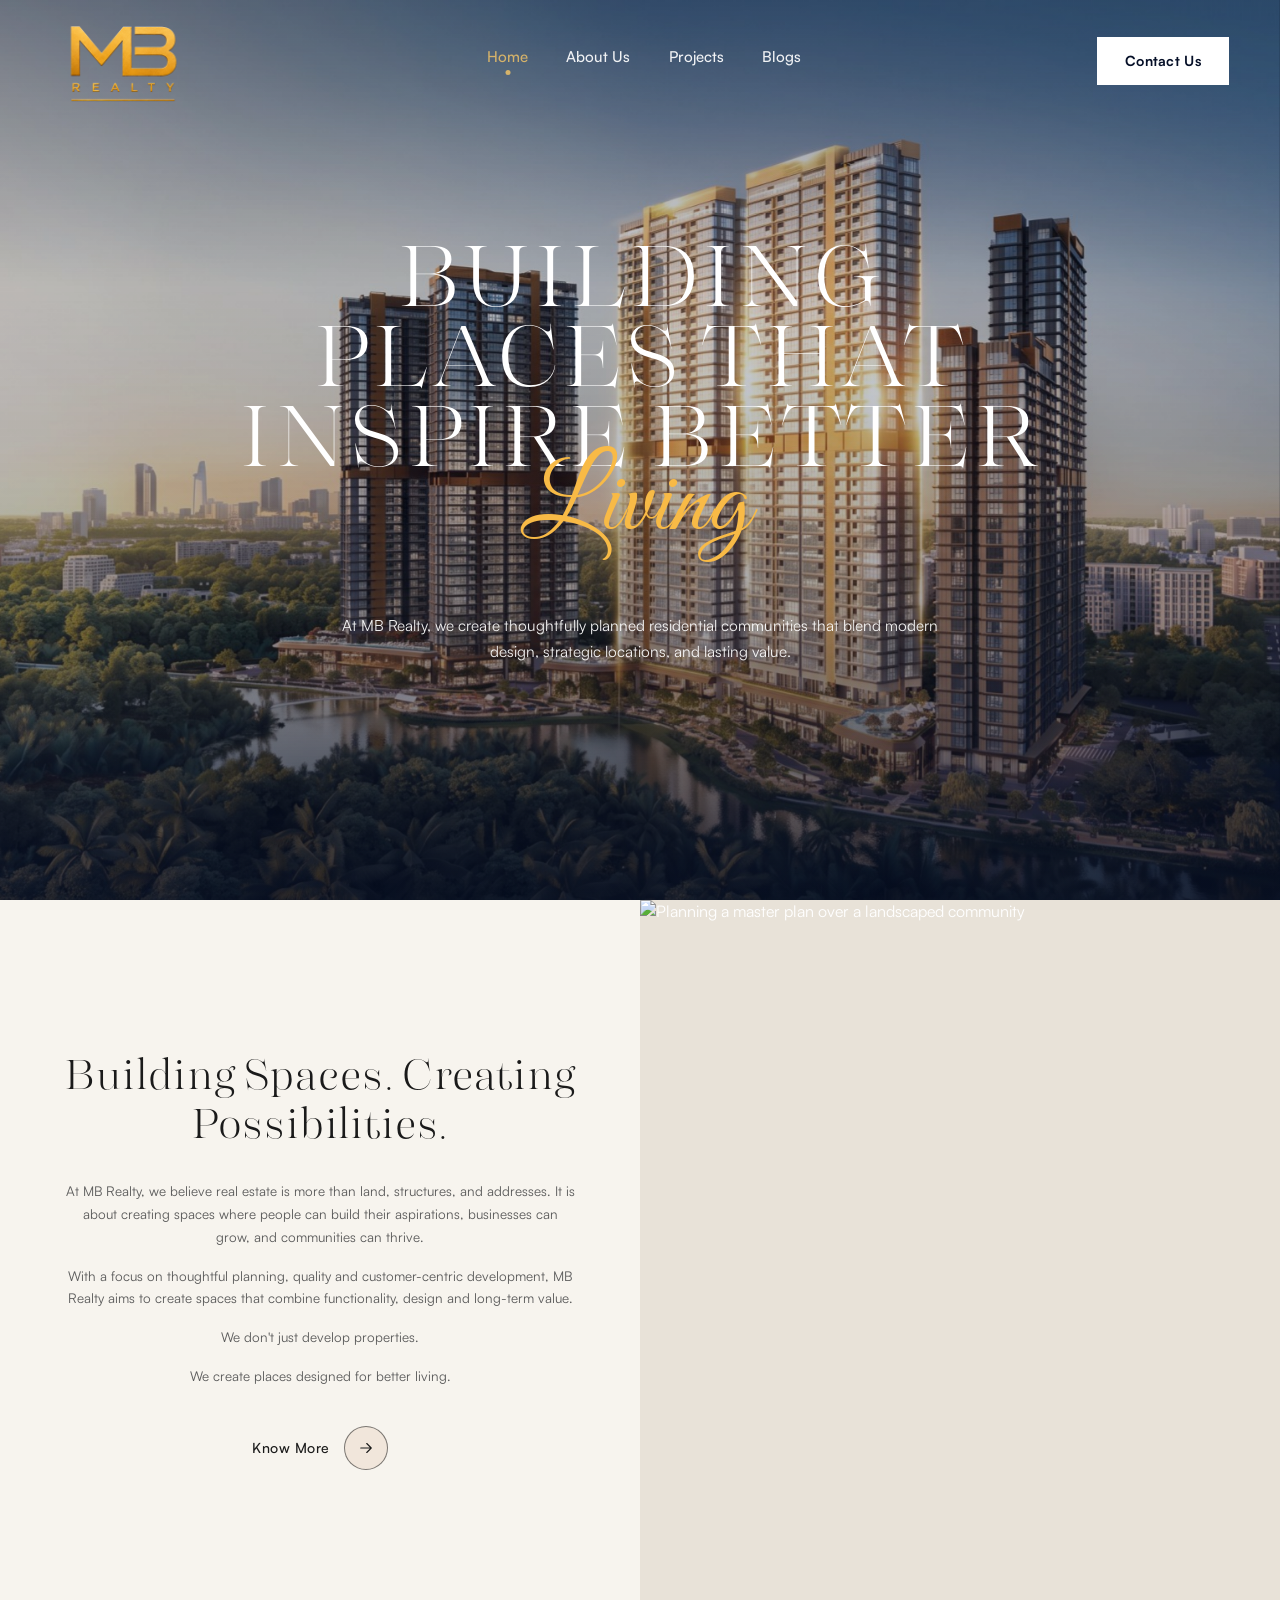
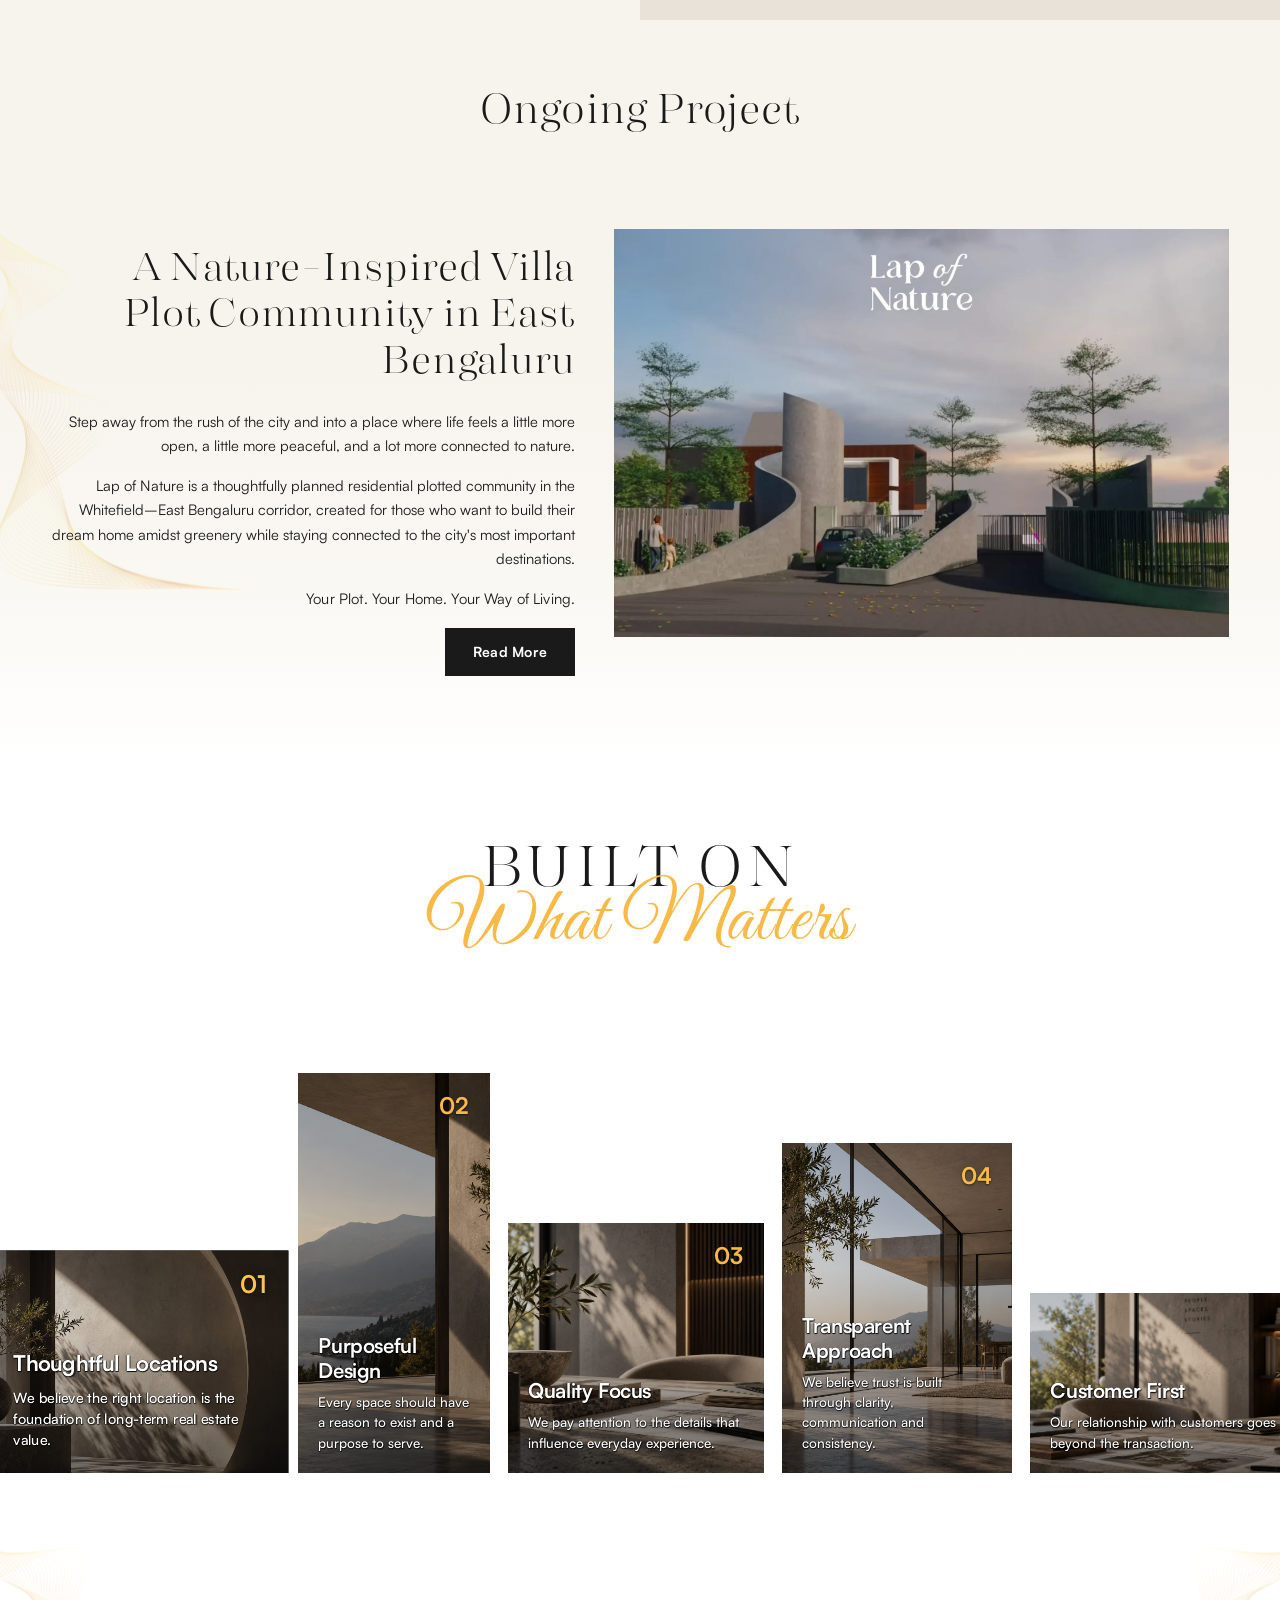
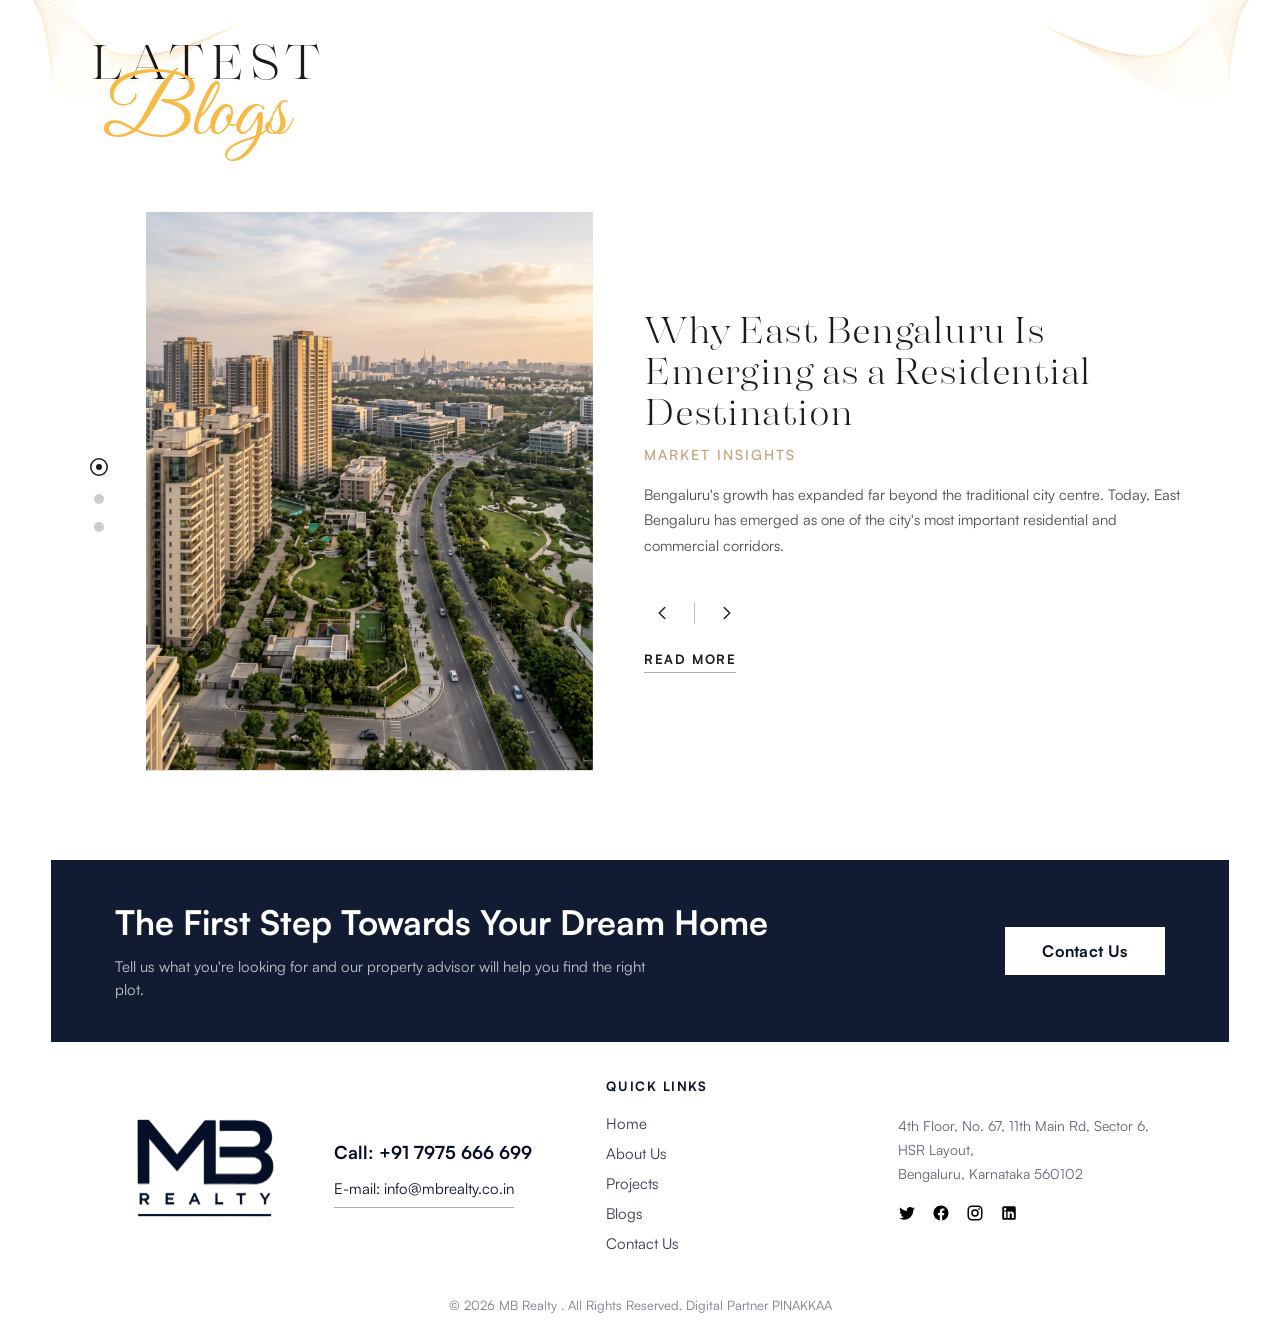
==== index.html @ 5723f91d "s" ====
<!DOCTYPE html>
<html lang="en">
  <head>
    <meta charset="UTF-8" />
    <meta name="viewport" content="width=device-width, initial-scale=1.0" />
    <title>MB Realty — Building Places That Inspire Better Living</title>
    <link rel="preconnect" href="https://fonts.googleapis.com" />
    <link rel="preconnect" href="https://fonts.gstatic.com" crossorigin />
    <link
      href="https://fonts.googleapis.com/css2?family=Great+Vibes&family=Playfair+Display:wght@400;500;600&display=swap"
      rel="stylesheet"
    />
    <link rel="stylesheet" href="css/styles.css" />
  </head>
  <body>
    <header class="site-header">
      <div class="header-inner">
        <a class="logo" href="#home" aria-label="MB Realty home">
          <img
            class="logo-img"
            src="Home_asset/Matte%20Gold%201%202%20(2).svg"
            alt="MB Realty"
            width="140"
            height="85"
          />
        </a>
        <nav class="nav" aria-label="Primary">
          <a href="index.html#home" class="is-active">Home</a>
          <a href="about.html">About Us</a>
          <a href="microsite.html">Projects</a>
          <a href="blogs.html">Blogs</a>
        </nav>
        <a class="btn-contact" href="contact.html">Contact Us</a>
        <button class="menu-toggle" type="button" aria-label="Open menu" aria-expanded="false">
          <span></span><span></span><span></span>
        </button>
      </div>
    </header>

    <main>
      <section class="hero" id="home">
        <div class="hero-frame">
          <img
            class="hero-image"
            src="assets/fonts/magnific_remove-all-the-texts-and-_MBCqvViDCm.jpg"
            alt="Luxury residential towers by the water at golden hour"
            width="1800"
            height="1080"
            fetchpriority="high"
            decoding="async"
          />
          <div class="hero-copy home-hero-copy">
            <h1 class="home-hero-title">
              <span class="home-hero-line">Building</span>
              <span class="home-hero-line">Places That</span>
              <span class="home-hero-line">Inspire Better</span>
              <span class="home-hero-script" aria-label="Living">
                <span class="home-hero-script-type">Living</span>
              </span>
            </h1>
            <p>
              At MB Realty, we create thoughtfully planned residential communities that blend modern
              design, strategic locations, and lasting value.
            </p>
          </div>
        </div>
      </section>

      <div class="home-cream-band">
      <section class="belief" id="about">
        <div class="belief-frame">
          <div class="belief-copy">
            <h2>Building Spaces. Creating Possibilities.</h2>
            <p>
              At MB Realty, we believe real estate is more than land, structures, and addresses. It
              is about creating spaces where people can build their aspirations, businesses can grow,
              and communities can thrive.
            </p>
            <p>
              With a focus on thoughtful planning, quality and customer-centric development, MB
              Realty aims to create spaces that combine functionality, design and long-term value.
            </p>
            <p>We don't just develop properties.</p>
            <p>We create places designed for better living.</p>
            <a class="belief-cta" href="about.html">
              <span>Know More</span>
              <span class="belief-cta-icon" aria-hidden="true">
                <svg viewBox="0 0 24 24" width="18" height="18" fill="none" stroke="currentColor" stroke-width="1.5">
                  <path d="M5 12h14M13 6l6 6-6 6" stroke-linecap="round" stroke-linejoin="round" />
                </svg>
              </span>
            </a>
          </div>
          <div class="belief-media">
            <img
              src="contact_asset/Sec_MB.png"
              alt="Planning a master plan over a landscaped community"
              width="800"
              height="600"
            />
          </div>
        </div>
      </section>

      <section class="lap" id="project">
        <h2 class="lap-heading">Ongoing Project</h2>
        <div class="lap-decor" aria-hidden="true">
          <img src="Home_asset/Frame%2029%20(1).svg" alt="" width="314" height="501" />
        </div>
        <div class="lap-copy">
          <h3>A Nature-Inspired Villa Plot Community in East Bengaluru</h3>
          <p>
            Step away from the rush of the city and into a place where life feels a little more open,
            a little more peaceful, and a lot more connected to nature.
          </p>
          <p>
            Lap of Nature is a thoughtfully planned residential plotted community in the
            Whitefield–East Bengaluru corridor, created for those who want to build their dream home
            amidst greenery while staying connected to the city's most important destinations.
          </p>
          <p class="lap-tagline">Your Plot. Your Home. Your Way of Living.</p>
          <a class="btn-light" href="microsite.html">Read More</a>
        </div>
        <div class="lap-media">
          <img
            src="contact_asset/WhatsApp%20Image%202026-08-13%20at%203.26.02%20PM.jpeg"
            alt="Lap of Nature entrance rendering"
          />
        </div>
      </section>
      </div>

      <section class="developments" id="developments" hidden>
        <h2>Signature Developments</h2>
        <div class="dev-grid">
          <article class="dev-card dev-card--end">
            <div class="dev-card-media">
              <img
                src="Home_asset/620%20Arkell%20Drive.svg"
                alt=""
                width="887"
                height="474"
              />
            </div>
            <div class="dev-card-overlay">
              <span class="dev-badge">Ongoing</span>
              <div class="dev-card-copy">
                <h3>Lap of Nature</h3>
                <p class="dev-card-meta">
                  Villa Plot Community<br />
                  Plot Sizes: 1773 &amp; 1941 Sq.Ft.<br />
                  Location — East Bengaluru
                </p>
                <a class="dev-link" href="microsite.html">LEARN MORE</a>
              </div>
            </div>
          </article>
          <article class="dev-card dev-card--start">
            <div class="dev-card-media">
              <img
                src="Home_asset/620%20Arkell%20Drive%20(1).svg"
                alt=""
                width="887"
                height="474"
              />
            </div>
            <div class="dev-card-overlay">
              <span class="dev-badge">Upcoming</span>
              <div class="dev-card-copy">
                <h3>Apartment Project</h3>
                <p class="dev-card-meta">
                  Area — 7.2 Acres | Floors — G+13<br />
                  No of Flats — 290<br />
                  Location — Near Yelahanka
                </p>
                <a class="dev-link" href="contact.html">LEARN MORE</a>
              </div>
            </div>
          </article>
        </div>
        <a class="btn-light developments-cta" href="microsite.html">View All</a>
      </section>

      <section class="spaces" id="why-mb">
        <div class="spaces-panel">
          <h2 class="spaces-title">
            <span class="spaces-title-line">Built on</span>
            <span class="spaces-title-script">What Matters</span>
          </h2>
          <div class="spaces-marquee" aria-label="Built on what matters">
            <div class="spaces-track">
              <article class="spaces-card spaces-card--1" data-spaces-index="0">
                <div class="spaces-card-media">
                  <img src="assets/spaces/spaces-01.png" alt="" width="640" height="400" />
                </div>
                <span>01</span>
                <div class="spaces-card-body">
                  <h3>Thoughtful Locations</h3>
                  <p class="spaces-card-copy">
                    We believe the right location is the foundation of long-term real estate value.
                  </p>
                </div>
              </article>
              <article class="spaces-card spaces-card--2" data-spaces-index="1">
                <div class="spaces-card-media">
                  <img src="assets/spaces/spaces-02.png" alt="" width="640" height="400" />
                </div>
                <span>02</span>
                <div class="spaces-card-body">
                  <h3>Purposeful Design</h3>
                  <p class="spaces-card-copy">
                    Every space should have a reason to exist and a purpose to serve.
                  </p>
                </div>
              </article>
              <article class="spaces-card spaces-card--3" data-spaces-index="2">
                <div class="spaces-card-media">
                  <img src="assets/spaces/spaces-03.png" alt="" width="640" height="400" />
                </div>
                <span>03</span>
                <div class="spaces-card-body">
                  <h3>Quality Focus</h3>
                  <p class="spaces-card-copy">
                    We pay attention to the details that influence everyday experience.
                  </p>
                </div>
              </article>
              <article class="spaces-card spaces-card--4" data-spaces-index="3">
                <div class="spaces-card-media">
                  <img src="assets/spaces/spaces-04.png" alt="" width="520" height="720" />
                </div>
                <span>04</span>
                <div class="spaces-card-body">
                  <h3>Transparent Approach</h3>
                  <p class="spaces-card-copy">
                    We believe trust is built through clarity, communication and consistency.
                  </p>
                </div>
              </article>
              <article class="spaces-card spaces-card--5" data-spaces-index="4">
                <div class="spaces-card-media">
                  <img src="assets/spaces/spaces-05.png" alt="" width="640" height="400" />
                </div>
                <span>05</span>
                <div class="spaces-card-body">
                  <h3>Customer First</h3>
                  <p class="spaces-card-copy">
                    Our relationship with customers goes beyond the transaction.
                  </p>
                </div>
              </article>
              <article class="spaces-card spaces-card--6" data-spaces-index="5">
                <div class="spaces-card-media">
                  <img src="assets/spaces/spaces-06.png" alt="" width="640" height="400" />
                </div>
                <span>06</span>
                <div class="spaces-card-body">
                  <h3>Long-Term Perspective</h3>
                  <p class="spaces-card-copy">
                    We look beyond today's requirements to create spaces prepared for tomorrow.
                  </p>
                </div>
              </article>

              <!-- Duplicate set for seamless loop -->
              <article class="spaces-card spaces-card--1" data-spaces-index="0" aria-hidden="true">
                <div class="spaces-card-media">
                  <img src="assets/spaces/spaces-01.png" alt="" width="640" height="400" />
                </div>
                <span>01</span>
                <div class="spaces-card-body">
                  <h3>Thoughtful Locations</h3>
                  <p class="spaces-card-copy">
                    We believe the right location is the foundation of long-term real estate value.
                  </p>
                </div>
              </article>
              <article class="spaces-card spaces-card--2" data-spaces-index="1" aria-hidden="true">
                <div class="spaces-card-media">
                  <img src="assets/spaces/spaces-02.png" alt="" width="640" height="400" />
                </div>
                <span>02</span>
                <div class="spaces-card-body">
                  <h3>Purposeful Design</h3>
                  <p class="spaces-card-copy">
                    Every space should have a reason to exist and a purpose to serve.
                  </p>
                </div>
              </article>
              <article class="spaces-card spaces-card--3" data-spaces-index="2" aria-hidden="true">
                <div class="spaces-card-media">
                  <img src="assets/spaces/spaces-03.png" alt="" width="640" height="400" />
                </div>
                <span>03</span>
                <div class="spaces-card-body">
                  <h3>Quality Focus</h3>
                  <p class="spaces-card-copy">
                    We pay attention to the details that influence everyday experience.
                  </p>
                </div>
              </article>
              <article class="spaces-card spaces-card--4" data-spaces-index="3" aria-hidden="true">
                <div class="spaces-card-media">
                  <img src="assets/spaces/spaces-04.png" alt="" width="520" height="720" />
                </div>
                <span>04</span>
                <div class="spaces-card-body">
                  <h3>Transparent Approach</h3>
                  <p class="spaces-card-copy">
                    We believe trust is built through clarity, communication and consistency.
                  </p>
                </div>
              </article>
              <article class="spaces-card spaces-card--5" data-spaces-index="4" aria-hidden="true">
                <div class="spaces-card-media">
                  <img src="assets/spaces/spaces-05.png" alt="" width="640" height="400" />
                </div>
                <span>05</span>
                <div class="spaces-card-body">
                  <h3>Customer First</h3>
                  <p class="spaces-card-copy">
                    Our relationship with customers goes beyond the transaction.
                  </p>
                </div>
              </article>
              <article class="spaces-card spaces-card--6" data-spaces-index="5" aria-hidden="true">
                <div class="spaces-card-media">
                  <img src="assets/spaces/spaces-06.png" alt="" width="640" height="400" />
                </div>
                <span>06</span>
                <div class="spaces-card-body">
                  <h3>Long-Term Perspective</h3>
                  <p class="spaces-card-copy">
                    We look beyond today's requirements to create spaces prepared for tomorrow.
                  </p>
                </div>
              </article>
            </div>
          </div>
        </div>
      </section>

      <section class="blogs blogs--featured" id="faqs">
        <div class="blogs-decor blogs-decor--left" aria-hidden="true">
          <img src="Home_asset/Frame%2029%20(3).svg" alt="" width="394" height="361" />
        </div>
        <div class="blogs-decor blogs-decor--right" aria-hidden="true">
          <img src="Home_asset/Frame%2030.svg" alt="" width="392" height="361" />
        </div>
        <div class="blogs-featured-inner">
          <h2 class="blogs-featured-title">
            <span class="blogs-featured-kicker">Latest</span>
            <span class="blogs-featured-script" aria-label="Blogs">
              <span class="blogs-featured-script-type">Blogs</span>
            </span>
          </h2>

          <div class="blogs-featured-layout">
            <div class="blogs-featured-dots" role="tablist" aria-label="Blog slides">
              <button type="button" class="blogs-dot is-active" role="tab" aria-selected="true" aria-label="Blog 1" data-blog-index="0"></button>
              <button type="button" class="blogs-dot" role="tab" aria-selected="false" aria-label="Blog 2" data-blog-index="1"></button>
              <button type="button" class="blogs-dot" role="tab" aria-selected="false" aria-label="Blog 3" data-blog-index="2"></button>
            </div>

            <div class="blogs-featured-stage">
              <article class="blogs-slide is-active" data-blog-slide="0">
                <div class="blogs-slide-media">
                  <img
                    src="assets/fonts/magnific_create-a-premium-editoria_9ZT8PKMNYZ.jpg"
                    alt="Aerial view of a planned residential community in East Bengaluru"
                    width="520"
                    height="640"
                  />
                </div>
                <div class="blogs-slide-copy">
                  <h3>Why East Bengaluru Is Emerging as a Residential Destination</h3>
                  <p class="blogs-slide-meta">Market Insights</p>
                  <p>
                    Bengaluru's growth has expanded far beyond the traditional city centre. Today, East
                    Bengaluru has emerged as one of the city's most important residential and commercial
                    corridors.
                  </p>
                  <div class="blogs-slide-nav">
                    <button type="button" class="blogs-nav-btn blogs-nav-prev" aria-label="Previous blog">
                      <svg viewBox="0 0 24 24" width="22" height="22" fill="none" stroke="currentColor" stroke-width="1.5" aria-hidden="true">
                        <path d="M15 6l-6 6 6 6" stroke-linecap="round" stroke-linejoin="round" />
                      </svg>
                    </button>
                    <span class="blogs-nav-divider" aria-hidden="true"></span>
                    <button type="button" class="blogs-nav-btn blogs-nav-next" aria-label="Next blog">
                      <svg viewBox="0 0 24 24" width="22" height="22" fill="none" stroke="currentColor" stroke-width="1.5" aria-hidden="true">
                        <path d="M9 6l6 6-6 6" stroke-linecap="round" stroke-linejoin="round" />
                      </svg>
                    </button>
                  </div>
                  <a class="blogs-slide-link" href="blogs.html">Read More</a>
                </div>
              </article>

              <article class="blogs-slide" data-blog-slide="1" hidden>
                <div class="blogs-slide-media">
                  <img
                    src="assets/fonts/magnific_create-a-premium-editoria_jU6WlNWLD0.jpg"
                    alt="Villa living compared with modern apartment living"
                    width="520"
                    height="640"
                  />
                </div>
                <div class="blogs-slide-copy">
                  <h3>Villa Plots vs Apartments: Which Is Better for Your Dream Home?</h3>
                  <p class="blogs-slide-meta">Buying Guide</p>
                  <p>
                    When buying a home in Bengaluru, one of the biggest decisions is choosing between an
                    apartment and a plot.
                  </p>
                  <div class="blogs-slide-nav">
                    <button type="button" class="blogs-nav-btn blogs-nav-prev" aria-label="Previous blog">
                      <svg viewBox="0 0 24 24" width="22" height="22" fill="none" stroke="currentColor" stroke-width="1.5" aria-hidden="true">
                        <path d="M15 6l-6 6 6 6" stroke-linecap="round" stroke-linejoin="round" />
                      </svg>
                    </button>
                    <span class="blogs-nav-divider" aria-hidden="true"></span>
                    <button type="button" class="blogs-nav-btn blogs-nav-next" aria-label="Next blog">
                      <svg viewBox="0 0 24 24" width="22" height="22" fill="none" stroke="currentColor" stroke-width="1.5" aria-hidden="true">
                        <path d="M9 6l6 6-6 6" stroke-linecap="round" stroke-linejoin="round" />
                      </svg>
                    </button>
                  </div>
                  <a class="blogs-slide-link" href="blogs.html">Read More</a>
                </div>
              </article>

              <article class="blogs-slide" data-blog-slide="2" hidden>
                <div class="blogs-slide-media">
                  <img
                    src="assets/fonts/magnific_create-a-premium-editoria_gOZVJFiSXO.jpg"
                    alt="Thoughtfully planned residential plots and modern homes"
                    width="520"
                    height="640"
                  />
                </div>
                <div class="blogs-slide-copy">
                  <h3>The Complete Guide to Buying a Residential Plot in Bengaluru</h3>
                  <p class="blogs-slide-meta">Complete Guide</p>
                  <p>
                    Buying a residential plot is an important long-term decision. Unlike purchasing a ready
                    apartment, buying land requires careful evaluation of title, approvals, infrastructure,
                    location and future potential.
                  </p>
                  <div class="blogs-slide-nav">
                    <button type="button" class="blogs-nav-btn blogs-nav-prev" aria-label="Previous blog">
                      <svg viewBox="0 0 24 24" width="22" height="22" fill="none" stroke="currentColor" stroke-width="1.5" aria-hidden="true">
                        <path d="M15 6l-6 6 6 6" stroke-linecap="round" stroke-linejoin="round" />
                      </svg>
                    </button>
                    <span class="blogs-nav-divider" aria-hidden="true"></span>
                    <button type="button" class="blogs-nav-btn blogs-nav-next" aria-label="Next blog">
                      <svg viewBox="0 0 24 24" width="22" height="22" fill="none" stroke="currentColor" stroke-width="1.5" aria-hidden="true">
                        <path d="M9 6l6 6-6 6" stroke-linecap="round" stroke-linejoin="round" />
                      </svg>
                    </button>
                  </div>
                  <a class="blogs-slide-link" href="blogs.html">Read More</a>
                </div>
              </article>
            </div>
          </div>
        </div>
      </section>

      <div class="bottom-band">
        <section class="cta">
          <div class="cta-inner">
            <div>
              <h2>The First Step Towards Your Dream Home</h2>
              <p>
                Tell us what you're looking for and our property advisor will help you find the right
                plot.
              </p>
            </div>
            <a class="btn-light" href="contact.html">Contact Us</a>
          </div>
        </section>

        <footer class="site-footer" id="contact">
          <div class="footer-panel">
            <div class="footer-brand">
              <img
                class="footer-logo"
                src="Home_asset/Matte%20Gold%201%202.svg"
                alt="MB Realty"
                width="180"
                height="110"
              />
            </div>
            <div class="footer-contact">
              <a class="phone" href="tel:+917975666699">Call: +91 7975 666 699</a>
              <a class="email" href="mailto:info@mbrealty.co.in">E-mail: info@mbrealty.co.in</a>
            </div>
            <div class="footer-cols">
              <div>
                <h4>QUICK LINKS</h4>
                <a href="index.html">Home</a>
                <a href="about.html">About Us</a>
                <a href="microsite.html">Projects</a>
                <a href="blogs.html">Blogs</a>
                <a href="contact.html">Contact Us</a>
              </div>
            </div>
            <div class="footer-about">
              <p>
                4th Floor, No. 67, 11th Main Rd, Sector 6, HSR Layout,<br />
                Bengaluru, Karnataka 560102
              </p>
              <div class="socials">
                <a href="#" aria-label="Twitter"><img src="assets/social-x.svg" alt="" /></a>
                <a href="https://www.facebook.com/profile.php?id=61592722074059" target="_blank" rel="noopener noreferrer" aria-label="Facebook"><img src="assets/social-fb.svg" alt="" /></a>
                <a href="https://www.instagram.com/mbrealty.co.in/" target="_blank" rel="noopener noreferrer" aria-label="Instagram"><img src="assets/social-ig.svg" alt="" /></a>
                <a href="#" aria-label="LinkedIn"><img src="assets/social-li.svg" alt="" /></a>
              </div>
            </div>
          </div>
        </footer>
      </div>
      <p class="copyright">© 2026 MB Realty . All Rights Reserved. Digital Partner PINAKKAA</p>
    </main>

    <script src="js/main.js"></script>
  </body>
</html>
---- css/styles.css ----
@font-face {
  font-family: "Satoshi";
  src: url("../assets/fonts/satoshi/Satoshi-Light.otf") format("opentype");
  font-weight: 300;
  font-style: normal;
  font-display: swap;
}

@font-face {
  font-family: "Satoshi";
  src: url("../assets/fonts/satoshi/Satoshi-LightItalic.otf") format("opentype");
  font-weight: 300;
  font-style: italic;
  font-display: swap;
}

@font-face {
  font-family: "Satoshi";
  src: url("../assets/fonts/satoshi/Satoshi-Regular.otf") format("opentype");
  font-weight: 400;
  font-style: normal;
  font-display: swap;
}

@font-face {
  font-family: "Satoshi";
  src: url("../assets/fonts/satoshi/Satoshi-Italic.otf") format("opentype");
  font-weight: 400;
  font-style: italic;
  font-display: swap;
}

@font-face {
  font-family: "Satoshi";
  src: url("../assets/fonts/satoshi/Satoshi-Medium.otf") format("opentype");
  font-weight: 500;
  font-style: normal;
  font-display: swap;
}

@font-face {
  font-family: "Satoshi";
  src: url("../assets/fonts/satoshi/Satoshi-MediumItalic.otf") format("opentype");
  font-weight: 500;
  font-style: italic;
  font-display: swap;
}

@font-face {
  font-family: "Satoshi";
  src: url("../assets/fonts/satoshi/Satoshi-Bold.otf") format("opentype");
  font-weight: 700;
  font-style: normal;
  font-display: swap;
}

@font-face {
  font-family: "Satoshi";
  src: url("../assets/fonts/satoshi/Satoshi-BoldItalic.otf") format("opentype");
  font-weight: 700;
  font-style: italic;
  font-display: swap;
}

@font-face {
  font-family: "Satoshi";
  src: url("../assets/fonts/satoshi/Satoshi-Black.otf") format("opentype");
  font-weight: 900;
  font-style: normal;
  font-display: swap;
}

@font-face {
  font-family: "Satoshi";
  src: url("../assets/fonts/satoshi/Satoshi-BlackItalic.otf") format("opentype");
  font-weight: 900;
  font-style: italic;
  font-display: swap;
}

@font-face {
  font-family: "Morison";
  src: url("../assets/fonts/Morison%20Font/Fonts/morison-displaylight.otf") format("opentype");
  font-weight: 300;
  font-style: normal;
  font-display: swap;
}

:root {
  --bg: #050f27;
  --bg-soft: #0a1633;
  --white: #ffffff;
  --ink: #050f27;
  --muted: #5c6478;
  --gold: #c4a35a;
  --gold-bright: #d4b56a;
  --font: "Satoshi", "Segoe UI", sans-serif;
  --page: 1440px;
  --pad: clamp(20px, 5vw, 80px);
  --header-h: 121px;
}

/* Breakpoints
   Mobile:  < 768px          → max-width: 767px
   Tablet:  768px–1199px     → min-width: 768px and max-width: 1199px
   Desktop: 1200px–1599px    → min-width: 1200px
   Wide:    1600px+
*/

*,
*::before,
*::after {
  box-sizing: border-box;
  margin: 0;
  padding: 0;
}

html {
  scroll-behavior: smooth;
}

body {
  font-family: var(--font);
  background: var(--bg);
  color: var(--white);
  -webkit-font-smoothing: antialiased;
  overflow-x: hidden;
  animation: page-in 0.18s ease both;
  transition: opacity 0.15s ease;
}

body.is-leaving {
  animation: none;
  opacity: 0;
  pointer-events: none;
}

@keyframes page-in {
  from {
    opacity: 0;
  }
  to {
    opacity: 1;
  }
}

@media (prefers-reduced-motion: reduce) {
  html {
    scroll-behavior: auto;
  }

  body {
    animation: none;
    transition: none;
  }

  .about-accordion-panel,
  .about-accordion-panel p,
  .about-accordion-icon,
  .about-accordion-icon::before,
  .about-accordion-icon::after {
    transition: none;
  }

  body.is-leaving {
    opacity: 1;
    pointer-events: auto;
  }
}

img,
video,
svg {
  display: block;
  max-width: 100%;
  height: auto;
}

iframe {
  max-width: 100%;
}

a {
  color: inherit;
  text-decoration: none;
}

button {
  border: 0;
  background: none;
  cursor: pointer;
  font: inherit;
  color: inherit;
}

main > section,
.site-header,
.site-footer {
  position: relative;
  isolation: isolate;
  width: 100%;
}

/* Header */
.site-header {
  position: fixed;
  top: 0;
  left: 0;
  right: 0;
  z-index: 40;
  background: transparent;
  transform: none;
  opacity: 1;
  visibility: visible;
  pointer-events: auto;
  transition:
    transform 0.35s cubic-bezier(0.22, 1, 0.36, 1),
    opacity 0.3s ease,
    visibility 0.3s ease;
}

.site-header.is-hidden {
  transform: translateY(-100%);
  opacity: 0;
  visibility: hidden;
  pointer-events: none;
}

.site-header.nav-open {
  transform: none;
  opacity: 1;
  visibility: visible;
  pointer-events: auto;
}

.header-inner {
  width: min(100%, var(--page));
  margin: 0 auto;
  min-height: 96px;
  display: grid;
  grid-template-columns: auto 1fr auto;
  align-items: center;
  gap: clamp(16px, 2vw, 40px);
  padding: 18px var(--pad);
}

.logo {
  display: flex;
  align-items: center;
  line-height: 1;
}

.logo-img {
  width: 140px;
  height: 85px;
  object-fit: contain;
  display: block;
}

.logo-mb {
  font-family: var(--font);
  font-size: 42px;
  font-weight: 700;
  letter-spacing: -0.04em;
  color: var(--gold);
}

.logo-realty {
  margin-top: 2px;
  font-size: 11px;
  font-weight: 600;
  letter-spacing: 0.35em;
  color: var(--gold);
  border-bottom: 1px solid var(--gold);
  padding-bottom: 4px;
}

.nav {
  display: flex;
  justify-content: center;
  gap: clamp(22px, 3vw, 40px);
}
.nav a {
  position: relative;
  font-size: 15px;
  font-weight: 500;
  color: rgba(255, 255, 255, 0.92);
  padding-bottom: 8px;

  transition: color 0.4s cubic-bezier(0.22, 1, 0.36, 1);
}

/* Dot */
.nav a::after {
  content: "";
  position: absolute;
  left: 50%;
  bottom: 0;

  width: 5px;
  height: 5px;
  border-radius: 50%;

  background: #d6b36a;

  transform: translateX(-50%) scale(0);
  opacity: 0;

  transition:
    transform 0.4s cubic-bezier(0.22, 1, 0.36, 1),
    opacity 0.3s ease;
}

/* Hover */
.nav a:hover {
  color: #d6b36a;
}

.nav a:hover::after {
  transform: translateX(-50%) scale(1);
  opacity: 1;
}

/* Active */
.nav a.is-active {
  color: #d6b36a;
}

.nav a.is-active::after {
  transform: translateX(-50%) scale(1);
  opacity: 1;
}
.btn-contact,
.btn-light,
.btn-dark {
  position: relative;
  display: inline-flex;
  align-items: center;
  justify-content: center;
  min-height: 48px;
  padding: 0 28px;
  font-size: 14px;
  font-weight: 700;
  letter-spacing: 0.02em;
  border-radius: 0;
  overflow: hidden;
  isolation: isolate;
  transition: color 0.45s cubic-bezier(0.22, 1, 0.36, 1),
              transform 0.45s cubic-bezier(0.22, 1, 0.36, 1);
}

/* Hover background */
.btn-contact::before,
.btn-light::before,
.btn-dark::before {
  content: "";
  position: absolute;
  inset: 0;
  z-index: -1;
  transform: scaleX(0);
  transform-origin: right;
  transition: transform 0.5s cubic-bezier(0.22, 1, 0.36, 1);
  border: 1px solid rgba(255, 255, 255, 0.25);
}

/* White buttons → dark hover */
.btn-contact::before,
.btn-light::before {
  background: var(--ink);
}

/* Dark button → white hover */
.btn-dark::before {
  background: var(--white);
}

/* Text colors */
.btn-contact,
.btn-light {
  background: var(--white);
  color: var(--ink);
}

.btn-dark {
  background: var(--ink);
  color: var(--white);
}

/* Hover */
.btn-contact:hover,
.btn-light:hover {
  color: var(--white);
  transform: translateY(-2px);
  /* border: 0.12px solid #ffffff91; */
}

.btn-dark:hover {
  color: var(--ink);
  transform: translateY(-2px);
}

/* Animate background */
.btn-contact:hover::before,
.btn-light:hover::before,
.btn-dark:hover::before {
  transform: scaleX(1);
  transform-origin: left;
}

.menu-toggle {
  display: none;
  position: relative;
  width: 48px;
  height: 48px;
  flex-direction: column;
  justify-content: center;
  align-items: center;
  gap: 0;
  padding: 0;
  background: transparent;
  border: 0;
  box-shadow: none;
  cursor: pointer;
}

.menu-toggle span {
  display: block;
  position: absolute;
  left: 50%;
  top: 50%;
  width: 24px;
  height: 2.5px;
  margin-left: -12px;
  margin-top: -1.25px;
  border-radius: 2px;
  background: var(--white);
  transform-origin: center;
  transition:
    transform 0.35s cubic-bezier(0.22, 1, 0.36, 1),
    opacity 0.25s ease,
    background 0.25s ease;
}

.menu-toggle span:nth-child(1) {
  transform: translateY(-7px);
}

.menu-toggle span:nth-child(2) {
  transform: translateY(0);
}

.menu-toggle span:nth-child(3) {
  transform: translateY(7px);
}

.menu-toggle:hover {
  background: transparent;
  box-shadow: none;
}

.site-header.nav-open .menu-toggle {
  background: transparent;
  border: 0;
}

.site-header.nav-open .menu-toggle span {
  background: #1a1a1a;
  width: 26px;
  margin-left: -13px;
  height: 2.5px;
}

.site-header.nav-open .menu-toggle span:nth-child(1) {
  transform: rotate(45deg);
}

.site-header.nav-open .menu-toggle span:nth-child(2) {
  opacity: 0;
  transform: scaleX(0);
}

.site-header.nav-open .menu-toggle span:nth-child(3) {
  transform: rotate(-45deg);
}

/* Hero — full-width banner; image extends under transparent header */
.hero {
  background: var(--bg);
  display: flex;
  justify-content: center;
  align-items: stretch;
  padding: 0;
  overflow: hidden;
  height: 100svh;
  max-height: 100dvh;
  box-sizing: border-box;
}

.hero-frame {
  width: 100%;
  max-width: none;
  height: 100%;
  max-height: 100%;
  aspect-ratio: auto;
  overflow: hidden;
  position: relative;
  background: #020814;
  display: grid;
  place-items: center;
}

.hero-frame::after {
  content: "";
  position: absolute;
  inset: 0;
  z-index: 1;
  pointer-events: none;
  background:
    linear-gradient(180deg, rgba(5, 15, 39, 0.45) 0%, rgba(5, 15, 39, 0.2) 32%, rgba(5, 15, 39, 0.35) 68%, rgba(5, 15, 39, 0.72) 100%);
}

.microsite-page .hero-frame::after {
  display: block;
}

.microsite-page .hero {
  background: var(--bg);
  padding: 0;
}

.microsite-page .hero-frame {
  background: #020814;
}

.hero-image {
  position: absolute;
  inset: 0;
  width: 100%;
  height: 100%;
  object-fit: cover;
  object-position: center;
  display: block;
}

.hero-copy {
  position: relative;
  z-index: 2;
  width: min(1600px, calc(100% - 48px));
  text-align: center;
  padding: 24px 0;
}

.hero-copy h1 {
  font-size: clamp(22px, 3vw, 44px);
  font-weight: 700;
  line-height: 1.15;
  letter-spacing: -0.03em;
  color: var(--white);
  margin-bottom: 18px;
  white-space: nowrap;
}

.hero-copy p {
  max-width: 720px;
  margin: 0 auto;
  font-size: clamp(14px, 1.2vw, 18px);
  line-height: 1.7;
  color: rgba(255, 255, 255, 0.92);
}

/* Home hero — stacked serif + script title */
.home-hero-copy {
  display: flex;
  flex-direction: column;
  align-items: center;
  justify-content: center;
  width: min(900px, calc(100% - 32px));
  padding: clamp(16px, 3vw, 32px) 0;
  gap: clamp(16px, 2.5vw, 28px);
}

.home-hero-title {
  display: flex;
  flex-direction: column;
  align-items: center;
  margin: 0;
  white-space: normal;
  font-weight: 400;
  line-height: 0.95;
  letter-spacing: 0.02em;
  text-align: center;
}

.home-hero-line {
  display: block;
  font-family: "Morison", "Times New Roman", serif;
  font-size: clamp(36px, 7vw, 84px);
  font-weight: 300;
  line-height: 0.95;
  letter-spacing: 0.04em;
  text-transform: uppercase;
  color: var(--white);
}

.home-hero-script {
  display: block;
  width: fit-content;
  margin: -0.28em auto 0;
  font-family: "Great Vibes", cursive;
  font-size: clamp(48px, 9vw, 104px);
  font-weight: 400;
  font-style: normal;
  line-height: 1.15;
  letter-spacing: 0.01em;
  text-transform: none;
  color: #f8ba46;
}

.home-hero-script-type {
  display: inline-block;
  white-space: nowrap;
  padding-right: 0.08em;
  clip-path: inset(0 100% 0 0);
  -webkit-clip-path: inset(0 100% 0 0);
  animation: living-write 3.4s cubic-bezier(0.22, 0.61, 0.36, 1) 1.05s forwards;
}

.home-hero-copy p {
  max-width: 640px;
  margin: 0;
  font-size: clamp(14px, 1.2vw, 18px);
  line-height: 1.7;
  color: rgba(255, 255, 255, 0.92);
}

/* Home / About / Project hero banner entrance */
#home .hero-image,
.about-hero .hero-image,
.project-hero .hero-image,
.blogs-hero .hero-frame {
  animation: hero-image-in 1.6s cubic-bezier(0.22, 1, 0.36, 1) both;
}

#home .home-hero-line,
#home .home-hero-copy > p,
.about-hero .home-hero-line,
.project-hero .home-hero-line,
.blogs-hero .home-hero-line {
  animation: hero-line-in 0.9s cubic-bezier(0.22, 1, 0.36, 1) both;
}

#home .home-hero-line:nth-child(1),
.about-hero .home-hero-line:nth-child(1),
.project-hero .home-hero-line:nth-child(1),
.blogs-hero .home-hero-line:nth-child(1) {
  animation-delay: 0.25s;
}

#home .home-hero-line:nth-child(2),
.about-hero .home-hero-line:nth-child(2),
.project-hero .home-hero-line:nth-child(2),
.blogs-hero .home-hero-line:nth-child(2) {
  animation-delay: 0.4s;
}

#home .home-hero-line:nth-child(3),
.about-hero .home-hero-line:nth-child(3),
.project-hero .home-hero-line:nth-child(3),
.blogs-hero .home-hero-line:nth-child(3) {
  animation-delay: 0.55s;
}

#home .home-hero-copy > p {
  animation-delay: 4.6s;
}

.project-hero .home-hero-script-type,
.blogs-hero .home-hero-script-type {
  animation: living-write 3.4s cubic-bezier(0.22, 0.61, 0.36, 1) 0.9s forwards;
}

@keyframes hero-image-in {
  from {
    opacity: 0;
    transform: scale(1.08);
  }
  to {
    opacity: 1;
    transform: scale(1);
  }
}

@keyframes hero-line-in {
  from {
    opacity: 0;
    transform: translateY(28px);
  }
  to {
    opacity: 1;
    transform: translateY(0);
  }
}

@keyframes living-write {
  0% {
    clip-path: inset(0 100% 0 0);
    -webkit-clip-path: inset(0 100% 0 0);
  }
  100% {
    clip-path: inset(0 0 0 0);
    -webkit-clip-path: inset(0 0 0 0);
  }
}

@media (prefers-reduced-motion: reduce) {
  #home .hero-image,
  #home .home-hero-line,
  #home .home-hero-copy > p,
  .about-hero .hero-image,
  .about-hero .home-hero-line,
  .project-hero .hero-image,
  .project-hero .home-hero-line,
  .blogs-hero .hero-frame,
  .blogs-hero .home-hero-line {
    animation: none;
  }

  #home .home-hero-script-type,
  .about-hero .home-hero-script-type,
  .project-hero .home-hero-script-type,
  .blogs-hero .home-hero-script-type {
    animation: none;
    clip-path: none;
    -webkit-clip-path: none;
  }
}

/* About hero */
.about-hero-copy h1 {
  margin-bottom: 0;
}

/* Blogs hero */
.blogs-hero .hero-frame::after {
  display: block;
}

.blogs-hero-copy h1 {
  margin-bottom: 0;
}

.blogs-hero .blogs-media-slot--hero {
  position: absolute;
  inset: 0;
  width: 100%;
  height: 100%;
  margin: 0;
  border: 0;
  border-radius: 0;
}

.blogs-hero .blogs-media-slot--hero::before {
  display: none;
}

.blogs-hero .blogs-media-slot--hero .hero-image:not([hidden]) {
  position: absolute;
  inset: 0;
  width: 100%;
  height: 100%;
  object-fit: cover;
}

.blogs-hero .blogs-media-slot--hero:not(:has(img:not([hidden]))) {
  background:
    linear-gradient(180deg, rgba(5, 15, 39, 0.35) 0%, rgba(5, 15, 39, 0.55) 100%),
    linear-gradient(135deg, #0a1633 0%, #1a2744 48%, #0d1a33 100%);
}

.blogs-hero .blogs-media-slot--hero:not(:has(img:not([hidden])))::after {
  content: attr(data-label);
  position: absolute;
  left: 50%;
  top: 42%;
  transform: translate(-50%, -50%);
  z-index: 1;
  font-family: var(--font);
  font-size: 13px;
  letter-spacing: 0.14em;
  text-transform: uppercase;
  color: rgba(255, 255, 255, 0.45);
  pointer-events: none;
}

/* Shared image placeholders — drop an <img> later and remove [hidden] */
.blogs-media-slot {
  position: relative;
  display: block;
  width: 100%;
  margin: 0;
  overflow: hidden;
  background:
    linear-gradient(145deg, #f3efe6 0%, #e8e2d6 55%, #ddd5c6 100%);
  border: 1px solid rgba(5, 15, 39, 0.06);
}

.blogs-media-slot::before {
  content: attr(data-label);
  position: absolute;
  inset: 0;
  display: grid;
  place-items: center;
  padding: 16px;
  font-family: var(--font);
  font-size: clamp(12px, 1.1vw, 14px);
  font-weight: 500;
  letter-spacing: 0.08em;
  text-transform: uppercase;
  color: rgba(5, 15, 39, 0.35);
  text-align: center;
  pointer-events: none;
}

.blogs-media-slot:has(img:not([hidden]))::before {
  display: none;
}

.blogs-media-slot img:not([hidden]) {
  position: relative;
  z-index: 1;
  width: 100%;
  height: 100%;
  object-fit: cover;
  display: block;
}

.blogs-media-slot--feature {
  aspect-ratio: 16 / 9;
  margin: 0 0 clamp(28px, 4vw, 40px);
}

.blogs-media-slot--inline {
  aspect-ratio: 16 / 9;
  margin: clamp(28px, 4vw, 44px) 0;
}

.blogs-media-slot--card {
  aspect-ratio: 3 / 2;
  border: 0;
}

/* Blogs — article */
.blogs-article {
  background: transparent;
  padding: clamp(48px, 7vw, 96px) var(--pad) clamp(32px, 4vw, 48px);
}

.blogs-article-inner {
  width: min(100%, 820px);
  margin: 0 auto;
  color: #1a1a1a;
}

.blogs-article-header {
  margin: 0 auto clamp(28px, 4vw, 44px);
  max-width: 40rem;
  text-align: center;
  display: flex;
  flex-direction: column;
  align-items: center;
}

.blogs-article-date {
  font-family: var(--font);
  font-weight: 500;
  font-size: 13px;
  line-height: 1.5;
  letter-spacing: 0.14em;
  text-transform: uppercase;
  color: #5c6478;
  margin: 0 0 10px;
}

.blogs-article-tags {
  font-family: var(--font);
  font-weight: 600;
  font-size: 12px;
  line-height: 1.5;
  letter-spacing: 0.14em;
  text-transform: uppercase;
  color: #f8ba46;
  margin: 0 0 clamp(18px, 2.5vw, 28px);
}

.blogs-article-title {
  margin: 0;
  display: flex;
  flex-direction: column;
  align-items: center;
  line-height: 1.05;
}

.blogs-article-title-strong {
  display: block;
  font-family: "Morison", "Times New Roman", serif;
  font-size: clamp(26px, 3.6vw, 44px);
  font-weight: 300;
  letter-spacing: 0.02em;
  color: #1a1a1a;
}

.blogs-article-title-script {
  display: block;
  font-family: "Great Vibes", cursive;
  font-size: clamp(40px, 5.2vw, 68px);
  font-weight: 400;
  line-height: 1.1;
  color: #f8ba46;
  margin: -0.06em 0 0.02em;
}

.blogs-article-body > h2 {
  font-family: "Morison", "Times New Roman", serif;
  font-size: clamp(22px, 2.4vw, 30px);
  font-weight: 300;
  line-height: 1.25;
  letter-spacing: 0.02em;
  color: #1a1a1a;
  margin: clamp(32px, 4vw, 48px) 0 clamp(12px, 1.5vw, 16px);
}

.blogs-article-body > p,
.blogs-article-body > ul {
  font-family: var(--font);
  font-size: clamp(15px, 1.15vw, 17px);
  font-weight: 400;
  line-height: 1.75;
  color: #5c6478;
  margin: 0 0 1.1em;
}

.blogs-article-body > ul {
  padding-left: 1.2em;
  display: grid;
  gap: 8px;
}

.blogs-article-body > ul li {
  color: #5c6478;
}

.blogs-article-body > ul li::marker {
  color: #f8ba46;
}

.blogs-article-header,
.blogs-article-body > *,
.blogs-article .blogs-media-slot--feature {
  opacity: 1;
  transform: none;
}

/* More stories */
.blogs-more {
  background: transparent;
  padding: clamp(56px, 8vw, 104px) var(--pad) clamp(40px, 5vw, 64px);
  overflow: hidden;
}

.blogs-more-header {
  text-align: center;
  margin: 0 auto clamp(36px, 5vw, 64px);
  display: flex;
  flex-direction: column;
  align-items: center;
}

.blogs-more-title {
  margin: 0;
  display: flex;
  flex-direction: column;
  align-items: center;
  line-height: 1.05;
}

.blogs-more-title-strong {
  font-family: "Morison", "Times New Roman", serif;
  font-size: clamp(26px, 3.6vw, 44px);
  font-weight: 300;
  letter-spacing: 0.04em;
  text-transform: uppercase;
  color: #1a1a1a;
}

.blogs-more-title-script {
  font-family: "Great Vibes", cursive;
  font-size: clamp(40px, 5.2vw, 68px);
  font-weight: 400;
  color: #f8ba46;
  margin-top: -0.08em;
  line-height: 1.1;
}

.blogs-more-title-strong,
.blogs-more-title-script,
.blogs-more-card {
  opacity: 1;
  transform: none;
}

.blogs-more-grid {
  width: min(100%, 1180px);
  margin: 0 auto;
  display: grid;
  grid-template-columns: repeat(3, minmax(0, 1fr));
  gap: clamp(24px, 3vw, 40px);
}

.blogs-more-card {
  display: flex;
  flex-direction: column;
  gap: 18px;
}

.blogs-more-copy h3 {
  margin: 0 0 10px;
  font-family: "Morison", "Times New Roman", serif;
  font-size: clamp(18px, 1.6vw, 24px);
  font-weight: 300;
  line-height: 1.25;
  color: #1a1a1a;
}

.blogs-more-copy p {
  margin: 0 0 14px;
  font-family: var(--font);
  font-size: 14px;
  line-height: 1.65;
  color: #5c6478;
}

.blogs-more-link {
  font-family: var(--font);
  font-size: 14px;
  font-weight: 600;
  letter-spacing: 0.04em;
  color: #1a1a1a;
  text-decoration: none;
  border-bottom: 1px solid #f8ba46;
  padding-bottom: 2px;
  transition: color 0.25s ease, border-color 0.25s ease;
}

.blogs-more-link:hover {
  color: #f8ba46;
}

@media (prefers-reduced-motion: reduce) {
  .blogs-article-header,
  .blogs-article-body > *,
  .blogs-article .blogs-media-slot--feature,
  .blogs-more-title-strong,
  .blogs-more-title-script,
  .blogs-more-card {
    opacity: 1 !important;
    transform: none !important;
    animation: none !important;
    transition: none !important;
  }
}

@media (max-width: 900px) {
  .blogs-more-grid {
    grid-template-columns: 1fr;
    max-width: 520px;
  }
}

/* Contact page — dark header on cream */
.contact-page .nav a {
  color: rgba(26, 26, 26, 0.88);
}

.contact-page .nav a:hover,
.contact-page .nav a.is-active {
  color: #1a1a1a;
}

.contact-page .menu-toggle span {
  background: #1a1a1a;
}

.contact-page .btn-contact {
  background: #1a1a1a;
  color: #fff;
}

.contact-page .btn-contact:hover {
  color: #1a1a1a;
}

.contact-page .btn-contact::before {
  background: #fff;
  border-color: rgba(26, 26, 26, 0.2);
}

/* Contact — full-width Get In Touch */
.contact-touch {
  width: 100%;
  background: transparent;
  padding: clamp(140px, 14vw, 168px) var(--pad) clamp(56px, 8vw, 110px);
}

.contact-touch-inner {
  width: min(100%, 1240px);
  margin: 0 auto;
  display: grid;
  grid-template-columns: minmax(0, 0.95fr) minmax(0, 1.05fr);
  gap: clamp(40px, 6vw, 96px);
  align-items: start;
}

.contact-touch-title {
  position: relative;
  margin: 0 0 clamp(36px, 5vw, 56px);
  display: flex;
  flex-direction: column;
  align-items: flex-start;
  line-height: 0.92;
}

.contact-touch-title-strong {
  font-family: "Morison", "Times New Roman", serif;
  font-size: clamp(42px, 6vw, 72px);
  font-weight: 300;
  letter-spacing: 0.04em;
  text-transform: uppercase;
  color: #1a1a1a;
}

.contact-touch-title-script {
  font-family: "Great Vibes", cursive;
  font-size: clamp(56px, 7vw, 88px);
  font-weight: 400;
  color: #f8ba46;
  margin-top: -0.42em;
  margin-left: 0.55em;
  line-height: 1;
  position: relative;
  z-index: 1;
}

.contact-office-grid {
  display: grid;
  grid-template-columns: 1fr 1fr;
  gap: clamp(28px, 3.5vw, 44px) clamp(24px, 3vw, 40px);
}

.contact-office h2 {
  margin: 0 0 10px;
  font-family: var(--font);
  font-size: clamp(14px, 1.15vw, 16px);
  font-weight: 700;
  line-height: 1.35;
  color: #1a1a1a;
}

.contact-office p {
  margin: 0 0 8px;
  font-family: var(--font);
  font-size: clamp(13px, 1.05vw, 14px);
  font-weight: 400;
  line-height: 1.6;
  color: #5c6478;
}

.contact-office a {
  color: inherit;
  text-decoration: none;
}

.contact-office a:hover {
  color: #1a1a1a;
}

.contact-office-map {
  display: inline-block;
  margin-top: 4px;
  font-family: var(--font);
  font-size: 12px;
  font-weight: 600;
  letter-spacing: 0.02em;
  color: #1a1a1a;
  text-decoration: underline;
  text-underline-offset: 3px;
  transition: color 0.25s ease;
}

.contact-office a.contact-office-map:hover {
  color: #f8ba46;
}

.contact-touch-form-header {
  margin-bottom: clamp(28px, 3.5vw, 40px);
}

.contact-touch-form-header h2 {
  margin: 0 0 8px;
  font-family: "Morison", "Times New Roman", serif;
  font-size: clamp(28px, 3vw, 36px);
  font-weight: 300;
  letter-spacing: 0.02em;
  color: #1a1a1a;
}

.contact-touch-form-header p {
  margin: 0;
  font-family: var(--font);
  font-size: 14px;
  line-height: 1.55;
  color: #5c6478;
}

.contact-touch-form {
  display: flex;
  flex-direction: column;
  gap: clamp(22px, 2.8vw, 30px);
}

.contact-touch-field {
  display: flex;
  flex-direction: column;
  gap: 8px;
}

.contact-touch-field label {
  font-family: var(--font);
  font-size: 13px;
  font-weight: 500;
  color: #1a1a1a;
}

.contact-touch-field input,
.contact-touch-field select,
.contact-touch-field textarea {
  width: 100%;
  border: 0;
  border-bottom: 1px solid #1a1a1a;
  border-radius: 0;
  background: transparent;
  padding: 8px 0 10px;
  font-family: var(--font);
  font-size: 15px;
  color: #1a1a1a;
  outline: none;
  appearance: none;
  -webkit-appearance: none;
}

.contact-touch-field select {
  background-image: url("data:image/svg+xml,%3Csvg xmlns='http://www.w3.org/2000/svg' width='12' height='8' viewBox='0 0 12 8'%3E%3Cpath d='M1 1.5L6 6.5L11 1.5' fill='none' stroke='%231a1a1a' stroke-width='1.4' stroke-linecap='round' stroke-linejoin='round'/%3E%3C/svg%3E");
  background-repeat: no-repeat;
  background-position: right 0 center;
  padding-right: 22px;
  cursor: pointer;
}

.contact-touch-field textarea {
  resize: vertical;
  min-height: 72px;
}

.contact-touch-field input:focus,
.contact-touch-field select:focus,
.contact-touch-field textarea:focus {
  border-bottom-color: #f8ba46;
}

.contact-touch-field select:invalid {
  color: #8a8a8a;
}

.contact-touch-consent {
  display: grid;
  grid-template-columns: 18px minmax(0, 1fr);
  gap: 12px;
  align-items: start;
  font-family: var(--font);
  font-size: 12px;
  line-height: 1.55;
  color: #5c6478;
  cursor: pointer;
}

.contact-touch-consent input {
  width: 16px;
  height: 16px;
  margin-top: 2px;
  accent-color: #1a1a1a;
}

.contact-touch-submit {
  width: 100%;
  min-height: 52px;
  margin-top: 8px;
  border: 0;
  background: #1a1a1a;
  color: #fff;
  font-family: var(--font);
  font-size: 14px;
  font-weight: 700;
  letter-spacing: 0.12em;
  text-transform: uppercase;
  cursor: pointer;
  transition: background 0.25s ease, transform 0.2s ease;
}

.contact-touch-submit:hover {
  background: #050f27;
  transform: translateY(-1px);
}

@media (max-width: 900px) {
  .contact-touch-inner {
    grid-template-columns: 1fr;
    gap: clamp(40px, 8vw, 56px);
  }

  .contact-touch-title {
    align-items: center;
    text-align: center;
  }

  .contact-touch-title-script {
    margin-left: 0;
  }

  .contact-office-grid {
    grid-template-columns: 1fr;
  }

  .contact-touch-form-header {
    text-align: center;
  }
}

/* Legacy contact panel (unused on redesigned page) */
.contact-panel {
  background: var(--bg);
  padding: clamp(32px, 5vw, 72px) var(--pad) clamp(48px, 6vw, 96px);
}

.contact-card {
  width: min(100%, 1360px);
  height: 570px;
  margin: 0 auto;
  display: flex;
  align-items: flex-start;
  gap: 0;
  background: var(--white);
  border-radius: 10px;
  padding: 12px 0 13px 12px;
  box-sizing: border-box;
  box-shadow: 0 24px 60px rgba(0, 0, 0, 0.28);
  overflow: hidden;
}

.contact-info {
  width: 455px;
  max-width: 100%;
  height: 545px;
  flex-shrink: 0;
  box-sizing: border-box;
  background: var(--ink);
  color: var(--white);
  border-radius: 10px;
  padding: 44px 36px;
  display: flex;
  flex-direction: column;
  justify-content: space-between;
  overflow: hidden;
}

.contact-info-header {
  flex-shrink: 0;
}

.contact-info h2 {
  margin: 0 0 18px;
  font-family: "Satoshi", var(--font), sans-serif;
  font-size: clamp(28px, 2.6vw, 36px);
  font-weight: 700;
  letter-spacing: -0.02em;
  line-height: 1.15;
  color: var(--white);
  display: flex;
  flex-direction: column;
  align-items: flex-start;
  gap: 6px;
}

.contact-info h2 span {
  display: inline-block;
  line-height: 1.2;
}

.contact-info-lead {
  margin: 0;
  font-size: 15px;
  line-height: 1.5;
  color: rgba(255, 255, 255, 0.9);
}

.contact-info-list {
  list-style: none;
  margin: 0;
  padding: 0;
  display: flex;
  flex-direction: column;
  justify-content: space-between;
  flex: 1;
  min-height: 0;
  padding-top: 48px;
  gap: 0;
}

.contact-info-list li {
  display: grid;
  grid-template-columns: 28px minmax(0, 1fr);
  gap: 14px;
  align-items: start;
  font-size: 16px;
  line-height: 1.55;
  color: rgba(255, 255, 255, 0.95);
}

.contact-info-list li > a,
.contact-info-list li > span:not(.contact-info-icon) {
  min-width: 0;
}

.contact-info-address {
  display: block;
  white-space: normal;
}

.contact-info-icon {
  display: inline-flex;
  align-items: center;
  justify-content: center;
  width: 22px;
  height: 22px;
  margin-top: 2px;
  color: var(--white);
  flex-shrink: 0;
}

.contact-info-list a {
  color: inherit;
  text-decoration: none;
}

.contact-info-list a:hover {
  text-decoration: underline;
}

.contact-form {
  flex: 1;
  min-width: 0;
  height: 100%;
  display: flex;
  flex-direction: column;
  justify-content: center;
  gap: clamp(28px, 3.5vw, 40px);
  padding: clamp(20px, 3vw, 40px) clamp(28px, 4vw, 64px) clamp(12px, 2vw, 20px);
}

.contact-form-row {
  display: grid;
  grid-template-columns: 1fr 1fr;
  gap: clamp(20px, 2.5vw, 36px);
}

.contact-field {
  display: flex;
  flex-direction: column;
  gap: 10px;
}

.contact-field label {
  font-family: "Satoshi", var(--font), sans-serif;
  font-size: 15px;
  font-weight: 500;
  color: #1a1a1a;
}

.contact-field input {
  width: 100%;
  border: 0;
  border-bottom: 1.5px solid #cfcfcf;
  border-radius: 0;
  background: transparent;
  padding: 8px 0 10px;
  font-family: "Satoshi", var(--font), sans-serif;
  font-size: 15px;
  color: #1a1a1a;
  outline: none;
  transition: border-color 0.2s ease;
}

.contact-field input::placeholder {
  color: #9a9a9a;
}

.contact-field input:focus {
  border-bottom-color: var(--ink);
}

.contact-form-actions {
  display: flex;
  justify-content: flex-end;
  margin-top: 8px;
}

.contact-submit {
  display: inline-flex;
  align-items: center;
  justify-content: center;
  min-height: 48px;
  padding: 0 28px;
  border: 0;
  border-radius: 10px;
  background: var(--ink);
  color: var(--white);
  font-family: "Satoshi", var(--font), sans-serif;
  font-size: 15px;
  font-weight: 700;
  letter-spacing: 0.01em;
  cursor: pointer;
  transition: opacity 0.2s ease, transform 0.2s ease;
}

.contact-submit:hover {
  opacity: 0.92;
  transform: translateY(-1px);
}

/* Contact map — full width */
.contact-map {
  width: 100%;
  max-width: 100%;
  margin: 0;
  padding: 0;
  background: #f7f4ee;
  line-height: 0;
}

.contact-map-frame {
  display: block;
  width: 100%;
  height: clamp(320px, 45vw, 520px);
  border: 0;
}

.contact-page .bottom-band {
  background: #fff;
}

.contact-close-band {
  background: linear-gradient(
    180deg,
    #f7f4ee 0%,
    #f7f4ee 28%,
    #faf8f3 48%,
    #ffffff 72%,
    #ffffff 100%
  );
}

.contact-page .contact-close-band .bottom-band {
  background: transparent;
  margin-top: 0;
  padding-top: clamp(8px, 1.5vw, 16px);
}

.contact-page .contact-close-band .copyright {
  background: transparent;
}

@media (max-width: 1199px) {
  .contact-card {
    height: auto;
    flex-direction: column;
    padding: 12px;
  }

  .contact-info {
    width: 100%;
    height: auto;
    min-height: 0;
  }

  .contact-form {
    height: auto;
    padding: clamp(24px, 4vw, 36px) clamp(12px, 3vw, 20px);
  }

  .contact-form-row {
    grid-template-columns: 1fr;
  }

  .contact-form-actions {
    justify-content: stretch;
  }

  .contact-submit {
    width: 100%;
  }
}

/* Blogs — featured post */
.blogs-feature {
  background: var(--bg);
  padding: clamp(48px, 6vw, 88px) var(--pad);
  text-align: center;
}

.blogs-feature h2 {
  font-family: "Satoshi", var(--font), sans-serif;
  font-size: clamp(26px, 3vw, 36px);
  font-weight: 700;
  font-style: normal;
  letter-spacing: -0.03em;
  color: var(--white);
  margin-bottom: clamp(32px, 4vw, 56px);
}

.blogs-feature-media {
  width: min(100%, 1529px);
  aspect-ratio: 1529 / 754;
  margin: 0 auto;
  overflow: hidden;
  background: #121a30;
}

.blogs-feature-media img {
  width: 100%;
  height: 100%;
  object-fit: cover;
  display: block;
}

/* About — vision + experience bridge decor */
.about-bridge {
  position: relative;
  overflow: visible;
  background: linear-gradient(
    180deg,
    #f7f4ee 0%,
    #f7f4ee 38%,
    #faf8f3 55%,
    #fcfbf8 68%,
    #ffffff 82%,
    #ffffff 100%
  );
}

.about-bridge-decor {
  display: none;
}

/* About — vision */
.about-vision {
  position: relative;
  background: transparent;
  padding: clamp(72px, 10vw, 140px) var(--pad) clamp(48px, 6vw, 80px);
  color: #1a1a1a;
  overflow: hidden;
}

.about-vision-spotlight {
  position: absolute;
  inset: -20%;
  pointer-events: none;
  z-index: 0;
  opacity: 0;
  background: radial-gradient(
    420px circle at var(--spot-x, 50%) var(--spot-y, 40%),
    rgba(248, 186, 70, 0.18),
    rgba(248, 186, 70, 0.06) 28%,
    transparent 58%
  );
  transition: opacity 0.45s ease;
}

.about-vision.is-cursor-active .about-vision-spotlight {
  opacity: 1;
}

.about-vision-inner {
  position: relative;
  z-index: 1;
  width: min(100%, 1100px);
  margin: 0 auto;
  display: flex;
  flex-direction: column;
  align-items: center;
  text-align: center;
}

.about-vision-heading {
  position: relative;
  display: flex;
  flex-direction: column;
  align-items: center;
  justify-content: center;
  width: 100%;
  margin: 0 0 clamp(40px, 5vw, 72px);
  gap: clamp(4px, 0.8vw, 12px);
}

.about-vision-watermark {
  position: relative;
  font-family: "Great Vibes", cursive;
  font-size: clamp(56px, 8vw, 96px);
  font-weight: 400;
  line-height: 1;
  color: #f8ba46;
  white-space: nowrap;
  pointer-events: none;
  display: inline-block;
  width: fit-content;
  padding-right: 0.08em;
  opacity: 0;
  clip-path: inset(0 100% 0 0);
  -webkit-clip-path: inset(0 100% 0 0);
}

.about-vision.is-inview .about-vision-watermark {
  opacity: 1;
  animation:
    living-write 1.2s cubic-bezier(0.22, 1, 0.36, 1) 0.12s both,
    about-vision-float 4.5s ease-in-out 1.4s infinite;
}

.about-vision-title {
  position: relative;
  z-index: 1;
  margin: 0;
  line-height: 1;
  opacity: 0;
  transform: translateY(28px);
  transition:
    opacity 0.9s cubic-bezier(0.22, 1, 0.36, 1) 0.28s,
    transform 0.9s cubic-bezier(0.22, 1, 0.36, 1) 0.28s;
}

.about-vision.is-inview .about-vision-title {
  opacity: 1;
  transform: none;
}

.about-vision-sr {
  position: absolute;
  width: 1px;
  height: 1px;
  padding: 0;
  margin: -1px;
  overflow: hidden;
  clip: rect(0, 0, 0, 0);
  white-space: nowrap;
  border: 0;
}

.about-vision-display {
  display: block;
  font-family: "Morison", Georgia, "Times New Roman", serif;
  font-size: clamp(36px, 6.5vw, 72px);
  font-weight: 300;
  letter-spacing: 0.08em;
  text-transform: uppercase;
  color: #1a1a1a;
  line-height: 1.05;
}

.about-vision-copy {
  display: flex;
  flex-direction: column;
  align-items: center;
  text-align: center;
  gap: 0;
  width: 100%;
}

.about-vision-copy p {
  font-family: var(--font);
  font-size: clamp(15px, 1.25vw, 18px);
  font-weight: 400;
  line-height: 1.85;
  color: #6a6a6a;
  max-width: min(100%, 52rem);
  margin: 0 auto clamp(16px, 1.8vw, 22px);
  opacity: 0;
  transform: translateY(22px);
  transition:
    opacity 0.8s cubic-bezier(0.22, 1, 0.36, 1),
    transform 0.8s cubic-bezier(0.22, 1, 0.36, 1);
}

.about-vision-copy p:nth-child(1) { transition-delay: 0.38s; }
.about-vision-copy p:nth-child(2) { transition-delay: 0.48s; }
.about-vision-copy p:nth-child(3) { transition-delay: 0.58s; }
.about-vision-copy p:nth-child(4) { transition-delay: 0.68s; }
.about-vision-copy p:nth-child(5) { transition-delay: 0.78s; }

.about-vision.is-inview .about-vision-copy p {
  opacity: 1;
  transform: none;
}

.about-vision-copy p:last-child {
  margin-bottom: 0;
}

@keyframes about-vision-float {
  0%,
  100% {
    transform: translateY(0);
  }
  50% {
    transform: translateY(-8px);
  }
}

@media (prefers-reduced-motion: reduce) {
  .about-vision-spotlight {
    display: none;
  }

  .about-vision-watermark,
  .about-vision.is-inview .about-vision-watermark {
    opacity: 1;
    clip-path: none;
    -webkit-clip-path: none;
    animation: none;
  }

  .about-vision-title,
  .about-vision-copy p,
  .about-vision.is-inview .about-vision-title,
  .about-vision.is-inview .about-vision-copy p {
    opacity: 1;
    transform: none;
    transition: none;
  }
}

@media (max-width: 767px) {
  .about-vision {
    padding: clamp(56px, 12vw, 80px) var(--pad);
  }

  .about-vision-spotlight {
    display: none;
  }

  .about-vision-heading {
    margin-bottom: clamp(28px, 6vw, 40px);
  }

  .about-vision-copy p {
    max-width: none;
  }
}

/* About — experience / accordion */
.about-experience {
  position: relative;
  background: transparent;
  color: #1a1a1a;
  padding: clamp(40px, 5vw, 72px) var(--pad) clamp(56px, 7vw, 110px);
  overflow: hidden;
}

.about-experience-inner {
  position: relative;
  width: min(100%, 1400px);
  margin: 0 auto;
  display: flex;
  flex-direction: column;
  gap: clamp(36px, 5vw, 64px);
  min-width: 0;
}

.about-experience-title {
  display: flex;
  flex-direction: column;
  align-items: center;
  text-align: center;
  gap: 0.12em;
  margin: 0;
  max-width: none;
  width: 100%;
}

.about-experience-line {
  display: block;
  font-family: "Morison", Georgia, "Times New Roman", serif;
  font-size: clamp(26px, 3.4vw, 44px);
  font-weight: 300;
  line-height: 1.2;
  letter-spacing: -0.02em;
  color: #1a1a1a;
}

.about-experience-line--accent {
  display: flex;
  flex-wrap: wrap;
  align-items: baseline;
  justify-content: center;
  gap: 0.15em;
}

.about-experience-accent {
  display: inline;
  font-family: "Great Vibes", cursive;
  font-size: clamp(40px, 5vw, 64px);
  font-weight: 400;
  line-height: 1.05;
  color: #f8ba46;
  margin: 0;
}

.about-experience-rest {
  font-family: "Morison", Georgia, "Times New Roman", serif;
  font-size: inherit;
  font-weight: 300;
  letter-spacing: -0.02em;
  color: #1a1a1a;
}

.about-experience-body {
  display: grid;
  grid-template-columns: minmax(0, 0.85fr) minmax(0, 1.15fr);
  gap: clamp(32px, 5vw, 72px);
  align-items: start;
  min-width: 0;
}

.about-experience-media {
  position: relative;
  z-index: 1;
  width: min(100%, 480px);
  margin: 0;
  aspect-ratio: 4 / 5;
  border: 0;
  outline: none;
}

.about-experience-frame {
  position: absolute;
  top: 0;
  left: 0;
  width: 48%;
  height: 48%;
  border-top: 2px solid #f8ba46;
  border-left: 2px solid #f8ba46;
  box-sizing: border-box;
  pointer-events: none;
  z-index: 2;
  transform: translate(-14px, -14px);
}

.about-experience-photo {
  position: relative;
  z-index: 1;
  width: 100%;
  height: 100%;
  background: #e8e2d8;
  overflow: hidden;
  box-shadow: 0 24px 48px rgba(5, 15, 39, 0.1);
}

.about-experience-photo img {
  width: 100%;
  height: 100%;
  object-fit: cover;
  display: block;
  transition: transform 0.8s cubic-bezier(0.22, 1, 0.36, 1);
}

.about-experience-media:hover .about-experience-photo img {
  transform: scale(1.04);
}

.about-accordion {
  min-width: 0;
  max-width: 100%;
  display: flex;
  flex-direction: column;
  gap: 0;
}

.about-accordion-item {
  min-width: 0;
  background: transparent;
  border: 0;
  border-bottom: 1px solid rgba(26, 26, 26, 0.12);
  border-radius: 0;
  overflow: hidden;
  box-shadow: none;
  transition: none;
}

.about-accordion-item:first-child {
  border-top: 1px solid rgba(26, 26, 26, 0.12);
}

.about-accordion-item.is-open {
  background: transparent;
  border-color: rgba(26, 26, 26, 0.12);
  box-shadow: none;
}

.about-accordion-trigger {
  width: 100%;
  max-width: 100%;
  display: grid;
  grid-template-columns: auto 1fr auto;
  align-items: center;
  gap: 14px;
  padding: 20px 0;
  color: #1a1a1a;
  font-family: "Morison", Georgia, "Times New Roman", serif;
  font-size: clamp(18px, 1.6vw, 22px);
  font-weight: 400;
  line-height: 1.3;
  letter-spacing: -0.01em;
  text-align: left;
  cursor: pointer;
  background: transparent;
  border: 0;
  transition: color 0.3s ease;
}

.about-accordion-num {
  font-family: var(--font);
  font-size: 12px;
  font-weight: 600;
  letter-spacing: 0.08em;
  color: #f8ba46;
  min-width: 1.6em;
}

.about-accordion-label {
  min-width: 0;
  overflow-wrap: anywhere;
}

.about-accordion-icon {
  flex-shrink: 0;
  width: 36px;
  height: 36px;
  border-radius: 50%;
  border: 1px solid rgba(26, 26, 26, 0.16);
  background: transparent;
  position: relative;
  transition:
    background 0.3s ease,
    border-color 0.3s ease,
    transform 0.35s cubic-bezier(0.22, 1, 0.36, 1);
}

.about-accordion-icon::before,
.about-accordion-icon::after {
  content: "";
  position: absolute;
  top: 50%;
  left: 50%;
  background: #1a1a1a;
  transition:
    transform 0.35s cubic-bezier(0.22, 1, 0.36, 1),
    opacity 0.25s ease,
    background 0.3s ease;
}

.about-accordion-icon::before {
  width: 12px;
  height: 1.5px;
  transform: translate(-50%, -50%);
}

.about-accordion-icon::after {
  width: 1.5px;
  height: 12px;
  transform: translate(-50%, -50%);
}

.about-accordion-item.is-open .about-accordion-icon {
  background: #f8ba46;
  border-color: #f8ba46;
}

.about-accordion-item.is-open .about-accordion-icon::before,
.about-accordion-item.is-open .about-accordion-icon::after {
  background: #050f27;
}

.about-accordion-item.is-open .about-accordion-icon::after {
  opacity: 0;
  transform: translate(-50%, -50%) scaleY(0);
}

.about-accordion-trigger:hover .about-accordion-icon {
  border-color: #f8ba46;
}

.about-accordion-panel {
  display: grid;
  grid-template-rows: 0fr;
  min-width: 0;
  overflow: hidden;
  transition: grid-template-rows 0.5s cubic-bezier(0.22, 1, 0.36, 1);
}

.about-accordion-item.is-open .about-accordion-panel {
  grid-template-rows: 1fr;
}

.about-accordion-panel > * {
  min-height: 0;
  overflow: hidden;
}

.about-accordion-panel p {
  width: 100%;
  max-width: none;
  margin: 0;
  padding: 0 0 20px 50px;
  font-family: var(--font);
  font-size: clamp(14px, 1.1vw, 16px);
  font-weight: 400;
  line-height: 1.7;
  color: #5a5a5a;
  box-sizing: border-box;
  overflow-wrap: break-word;
  word-break: break-word;
  opacity: 0;
  transform: translateY(-6px);
  transition:
    opacity 0.28s ease,
    transform 0.28s ease;
}

.about-accordion-panel p strong {
  display: block;
  margin-bottom: 8px;
  font-family: "Morison", Georgia, "Times New Roman", serif;
  font-size: clamp(15px, 1.15vw, 17px);
  font-weight: 400;
  color: #1a1a1a;
  line-height: 1.35;
}

.about-accordion-item.is-open .about-accordion-panel p {
  opacity: 1;
  transform: translateY(0);
  transition:
    opacity 0.4s ease 0.1s,
    transform 0.45s cubic-bezier(0.22, 1, 0.36, 1) 0.1s;
}

@media (prefers-reduced-motion: reduce) {
  .about-experience-photo img,
  .about-accordion-item,
  .about-accordion-icon,
  .about-accordion-icon::before,
  .about-accordion-icon::after,
  .about-accordion-panel,
  .about-accordion-panel p {
    transition: none;
  }

  .about-experience-media:hover .about-experience-photo img {
    transform: none;
  }
}

@media (max-width: 1199px) {
  .about-bridge,
  .about-experience {
    overflow-x: hidden;
  }

  .about-experience-body {
    grid-template-columns: 1fr;
    gap: clamp(28px, 4vw, 40px);
  }

  .about-experience-media {
    width: min(100%, 460px);
    margin: 0 auto;
  }

  .about-experience-line {
    font-size: clamp(22px, 3.6vw, 36px);
  }

  .about-experience-accent {
    font-size: clamp(34px, 5.5vw, 52px);
  }

  .about-accordion-panel p {
    padding-left: 0;
    max-width: 100%;
    transform: none;
  }

  .about-accordion-item.is-open .about-accordion-panel p {
    transform: none;
  }
}

@media (max-width: 767px) {
  .about-experience-media {
    width: min(100%, 420px);
  }

  .about-experience-line {
    font-size: clamp(24px, 6vw, 34px);
  }

  .about-experience-accent {
    font-size: clamp(34px, 8vw, 48px);
  }

  .about-accordion-trigger {
    font-size: clamp(16px, 4.5vw, 20px);
    padding: 16px 0;
    gap: 10px;
  }

  .about-accordion-panel p {
    padding: 0 0 16px;
  }
}

/* About — Our Team (leadership split) */
.about-team {
  background: #fff;
  padding: 0;
  overflow: hidden;
}

.about-team-layout {
  display: grid;
  grid-template-columns: minmax(160px, 20%) minmax(0, 1fr);
  align-items: stretch;
  min-height: 0;
  width: 100%;
  overflow: hidden;
}

.about-team-rail {
  background: #fff;
  color: #1a1a1a;
  display: flex;
  flex-direction: column;
  justify-content: space-between;
  padding: clamp(32px, 4vw, 56px) clamp(20px, 2.5vw, 36px) clamp(24px, 3vw, 40px);
  position: relative;
  z-index: 1;
}

.about-team-title {
  font-family: "Morison", Georgia, "Times New Roman", serif;
  font-weight: 400;
  font-size: clamp(32px, 3.8vw, 52px);
  line-height: 1.08;
  letter-spacing: -0.02em;
  color: #1a1a1a;
  margin: 0;
  display: flex;
  flex-direction: column;
}

.about-team-title span:first-child {
  display: block;
  opacity: 0;
  transform: translate3d(0, 16px, 0);
  transition:
    opacity 0.9s cubic-bezier(0.22, 1, 0.36, 1),
    transform 0.9s cubic-bezier(0.22, 1, 0.36, 1);
}

.about-team.is-inview .about-team-title span:first-child {
  opacity: 1;
  transform: translate3d(0, 0, 0);
}

.about-team-title span:last-child {
  color: #f8ba46;
  font-family: "Great Vibes", cursive;
  font-size: 1.15em;
  line-height: 1.15;
  letter-spacing: 0;
  margin-top: 0.06em;
  display: inline-block;
  width: fit-content;
  padding-right: 0.08em;
  opacity: 0;
  transform: translate3d(0, 12px, 0);
  transition:
    opacity 0.9s cubic-bezier(0.22, 1, 0.36, 1) 0.14s,
    transform 0.9s cubic-bezier(0.22, 1, 0.36, 1) 0.14s;
}

.about-team.is-inview .about-team-title span:last-child {
  opacity: 1;
  transform: translate3d(0, 0, 0);
}

.about-team-nav {
  display: flex;
  align-items: stretch;
  gap: 0;
  width: fit-content;
  opacity: 0;
  transform: translate3d(0, 10px, 0);
  transition:
    opacity 0.8s cubic-bezier(0.22, 1, 0.36, 1) 0.28s,
    transform 0.8s cubic-bezier(0.22, 1, 0.36, 1) 0.28s;
}

.about-team.is-inview .about-team-nav {
  opacity: 1;
  transform: translate3d(0, 0, 0);
}

.about-team-btn {
  width: 44px;
  height: 44px;
  border: 0;
  padding: 0;
  display: inline-flex;
  align-items: center;
  justify-content: center;
  cursor: pointer;
  color: var(--ink);
  transition: background 0.25s ease, color 0.25s ease;
}

.about-team-btn:disabled {
  opacity: 0.55;
  cursor: default;
}

.about-team-prev {
  background: #f0eeea;
}

.about-team-next {
  background: #e4e0d8;
}

.about-team-btn:hover:not(:disabled) {
  background: #f8ba46;
  color: var(--ink);
}

.about-team-btn:focus-visible {
  outline: 2px solid #f8ba46;
  outline-offset: 2px;
}

.about-team-stage {
  background: #fff;
  display: block;
  min-width: 0;
  overflow: hidden;
  padding: clamp(28px, 3.5vw, 48px) clamp(12px, 1.5vw, 24px) clamp(28px, 3.5vw, 48px) clamp(4px, 0.8vw, 12px);
}

.about-team-track {
  --team-gap: clamp(10px, 1.2vw, 16px);
  --team-visible: 3;
  display: flex;
  align-items: stretch;
  gap: var(--team-gap);
  width: 100%;
  margin: 0;
  will-change: transform;
}

.about-team-card {
  flex: 0 0 calc((100% - (var(--team-visible) - 1) * var(--team-gap)) / var(--team-visible));
  min-width: 0;
  width: auto;
  height: auto;
  aspect-ratio: 3 / 4;
  position: relative;
  overflow: hidden;
  border-radius: 0;
  background: #d8d8d8;
  text-align: left;
  box-shadow: 0 12px 28px rgba(5, 15, 39, 0.08);
  opacity: 0;
  transform: translate3d(0, 20px, 0);
}

.about-team.is-inview .about-team-card {
  animation: team-card-in 0.85s cubic-bezier(0.22, 1, 0.36, 1) forwards;
}

.about-team.is-inview .about-team-card:nth-child(1) {
  animation-delay: 0.12s;
}

.about-team.is-inview .about-team-card:nth-child(2) {
  animation-delay: 0.22s;
}

.about-team.is-inview .about-team-card:nth-child(3) {
  animation-delay: 0.32s;
}

.about-team.is-settled .about-team-card {
  opacity: 1;
  transform: translate3d(0, 0, 0);
  animation: none;
}

@keyframes team-card-in {
  from {
    opacity: 0;
    transform: translate3d(0, 20px, 0);
  }
  to {
    opacity: 1;
    transform: translate3d(0, 0, 0);
  }
}

.about-team-photo {
  width: 100%;
  height: 100%;
  min-height: 0;
  background: #d8d8d8;
  overflow: hidden;
  border-radius: 0;
}

.about-team-photo img {
  width: 100%;
  height: 100%;
  object-fit: cover;
  object-position: center top;
  display: block;
  filter: none;
  transition: transform 0.6s cubic-bezier(0.22, 1, 0.36, 1);
}

.about-team-card:hover .about-team-photo img {
  transform: scale(1.03);
}

.about-team-info {
  position: absolute;
  left: 0;
  right: 0;
  bottom: 0;
  padding: 18px 14px 16px;
  background: linear-gradient(to top, rgba(5, 15, 39, 0.72), transparent);
  color: var(--white);
  opacity: 0;
  transform: translateY(8px);
  transition: opacity 0.25s ease, transform 0.25s ease;
  pointer-events: none;
}

.about-team-card:hover .about-team-info,
.about-team-card:focus-within .about-team-info {
  opacity: 1;
  transform: translateY(0);
}

.about-team-info h3 {
  font-family: "Morison", Georgia, "Times New Roman", serif;
  font-size: clamp(15px, 1.2vw, 18px);
  font-weight: 400;
  line-height: 1.2;
  margin: 0 0 2px;
  color: var(--white);
}

.about-team-info p {
  font-size: clamp(12px, 1vw, 13px);
  font-weight: 500;
  color: rgba(255, 255, 255, 0.88);
  margin: 0;
}

@media (prefers-reduced-motion: reduce) {
  .about-team-track,
  .about-team-photo img,
  .about-team-info,
  .about-team-title span:first-child,
  .about-team-title span:last-child,
  .about-team-nav,
  .about-team-card {
    transition: none !important;
    animation: none !important;
  }

  .about-team-title span:first-child,
  .about-team-title span:last-child,
  .about-team-nav,
  .about-team-card,
  .about-team.is-inview .about-team-card {
    opacity: 1;
    transform: none;
    animation: none;
  }

  .about-team-card:hover .about-team-photo img {
    transform: none;
  }
}

@media (max-width: 1199px) {
  .about-team-layout {
    grid-template-columns: 1fr;
    min-height: 0;
  }

  .about-team-rail {
    flex-direction: row;
    align-items: flex-end;
    justify-content: space-between;
    gap: 24px;
    padding: clamp(28px, 5vw, 40px) var(--pad);
  }

  .about-team-title {
    font-size: clamp(30px, 7vw, 42px);
  }

  .about-team-stage {
    padding: clamp(20px, 4vw, 32px) var(--pad) clamp(28px, 5vw, 40px);
  }

  .about-team-track {
    --team-visible: 3;
  }

  .about-team-card {
    aspect-ratio: 3 / 4;
  }

  .about-team-info {
    opacity: 1;
    transform: none;
  }
}

@media (max-width: 767px) {
  .about-team-track {
    --team-visible: 1.15;
  }

  .about-team-rail {
    flex-direction: column;
    align-items: flex-start;
  }
}

/* About — testimonials */
.about-testimonials {
  position: relative;
  background: #fff;
  color: #1a1a1a;
  padding: clamp(48px, 6vw, 88px) var(--pad) clamp(72px, 9vw, 120px);
  overflow: hidden;
}

.about-testimonials-inner {
  position: relative;
  z-index: 1;
  width: min(100%, 1320px);
  margin: 0 auto;
  display: flex;
  flex-direction: column;
  align-items: center;
  gap: clamp(36px, 5vw, 56px);
}

.about-testimonials-heading {
  display: flex;
  flex-direction: column;
  align-items: center;
  text-align: center;
  gap: 0;
  max-width: 36rem;
  margin: 0 auto;
}

.about-testimonials-title {
  margin: 0;
  display: flex;
  flex-direction: column;
  align-items: center;
  gap: 0.02em;
  line-height: 1.05;
}

.about-testimonials-title-strong {
  font-family: "Morison", Georgia, "Times New Roman", serif;
  font-size: clamp(30px, 4vw, 52px);
  font-weight: 300;
  color: #1a1a1a;
  letter-spacing: -0.02em;
}

.about-testimonials-title-script {
  font-family: "Great Vibes", cursive;
  font-size: clamp(44px, 5.5vw, 72px);
  font-weight: 400;
  color: #f8ba46;
  line-height: 1.1;
  margin-top: -0.08em;
}

.about-testimonials-mosaic {
  display: grid;
  grid-template-columns: repeat(5, minmax(0, 1fr));
  gap: clamp(12px, 1.3vw, 18px);
  align-items: start;
  width: 100%;
  padding-bottom: clamp(40px, 5vw, 72px);
}

.about-testimonial-card {
  --stagger: 0px;
  position: relative;
  z-index: 1;
  background: #efebe3;
  border-radius: 20px;
  padding: clamp(16px, 1.6vw, 22px);
  display: flex;
  flex-direction: column;
  justify-content: space-between;
  gap: 18px;
  min-height: 0;
  height: auto;
  transform: translateY(var(--stagger));
  transition:
    transform 0.4s cubic-bezier(0.22, 1, 0.36, 1),
    box-shadow 0.4s ease,
    background 0.3s ease;
}

.about-testimonial-card:nth-child(1) {
  --stagger: 0px;
}

.about-testimonial-card:nth-child(2) {
  --stagger: 44px;
}

.about-testimonial-card:nth-child(3) {
  --stagger: 10px;
}

.about-testimonial-card:nth-child(4) {
  --stagger: 52px;
}

.about-testimonial-card:nth-child(5) {
  --stagger: 6px;
}

.about-testimonial-card:hover {
  z-index: 3;
  background: #e8e2d8;
  transform: translateY(calc(var(--stagger) - 8px));
  box-shadow: 0 18px 36px rgba(5, 15, 39, 0.1);
}

.about-testimonial-card p {
  font-family: var(--font);
  font-size: clamp(12px, 0.95vw, 14px);
  font-weight: 400;
  line-height: 1.6;
  color: #4a4a4a;
  margin: 0;
}

.about-testimonial-meta {
  text-align: left;
  margin-top: auto;
}

.about-testimonial-meta h3 {
  font-family: "Morison", Georgia, "Times New Roman", serif;
  font-size: clamp(13px, 1.05vw, 16px);
  font-weight: 400;
  color: #1a1a1a;
  margin: 0 0 8px;
  line-height: 1.25;
}

.about-testimonial-stars {
  display: inline-flex;
  gap: 3px;
  justify-content: flex-start;
  align-items: center;
}

.about-testimonial-stars img {
  width: 14px;
  height: 14px;
  display: block;
}

@media (prefers-reduced-motion: reduce) {
  .about-testimonial-card,
  .about-testimonial-card:hover {
    transition: none;
  }
}

@media (max-width: 1199px) {
  .about-testimonials-mosaic {
    grid-template-columns: repeat(2, minmax(0, 1fr));
    padding-bottom: 0;
    gap: 16px;
  }

  .about-testimonial-card {
    --stagger: 0px !important;
  }

  .about-testimonial-card:nth-child(5) {
    grid-column: 1 / -1;
    max-width: 360px;
    justify-self: center;
    width: 100%;
  }
}

@media (max-width: 767px) {
  .about-testimonials-mosaic {
    grid-template-columns: 1fr;
  }

  .about-testimonial-card:nth-child(5) {
    grid-column: auto;
    max-width: none;
  }
}

/* Belief + Ongoing Project — one continuous cream band */
.home-cream-band {
  background: linear-gradient(
    180deg,
    #f7f4ee 0%,
    #f7f4ee 72%,
    #faf8f3 88%,
    #ffffff 100%
  );
}

/* Belief — split cream copy + full-bleed image */
.belief {
  background: transparent;
  display: block;
  padding: 0;
  overflow: hidden;
}

.belief-frame {
  width: 100%;
  overflow: hidden;
  position: relative;
  display: grid;
  grid-template-columns: 1fr 1fr;
  gap: 0;
  align-items: stretch;
  background: transparent;
  isolation: isolate;
  min-height: min(720px, 90vh);
}

.belief-media {
  position: relative;
  z-index: 1;
  width: 100%;
  min-height: 100%;
  overflow: hidden;
  background: #e8e2d8;
}

.belief-media img {
  width: 100%;
  height: 100%;
  object-fit: cover;
  object-position: center;
  display: block;
}

.belief-copy {
  position: relative;
  z-index: 1;
  background: transparent;
  color: #1a1a1a;
  padding: clamp(48px, 6vw, 96px) clamp(32px, 5vw, 80px);
  display: flex;
  flex-direction: column;
  justify-content: center;
  align-items: center;
  text-align: center;
  min-width: 0;
}

.belief-copy h2 {
  font-family: "Morison", "Times New Roman", serif;
  font-size: clamp(28px, 3.2vw, 48px);
  font-weight: 300;
  line-height: 1.2;
  letter-spacing: 0.02em;
  margin-bottom: clamp(22px, 2.5vw, 36px);
  color: #1a1a1a;
  max-width: 18ch;
}

.belief-copy p {
  font-family: var(--font);
  font-size: clamp(13px, 1.05vw, 16px);
  font-weight: 400;
  line-height: 1.7;
  color: #5a5a5a;
  max-width: 34rem;
  margin-bottom: clamp(12px, 1.4vw, 16px);
}

.belief-copy p:last-of-type {
  margin-bottom: clamp(28px, 3vw, 44px);
}

.belief-cta {
  display: inline-flex;
  align-items: center;
  gap: 14px;
  font-family: var(--font);
  font-size: 14px;
  font-weight: 500;
  letter-spacing: 0.04em;
  color: #1a1a1a;
  text-decoration: none;
  transition: color 0.3s ease, gap 0.3s ease;
}

.belief-cta-icon {
  display: inline-flex;
  align-items: center;
  justify-content: center;
  width: 44px;
  height: 44px;
  border-radius: 50%;
  border: 1px solid rgba(26, 26, 26, 0.55);
  background: rgba(232, 214, 196, 0.45);
  color: #1a1a1a;
  transition: background 0.3s ease, transform 0.3s ease, border-color 0.3s ease;
}

.belief-cta:hover {
  color: #000;
  gap: 18px;
}

.belief-cta:hover .belief-cta-icon {
  background: rgba(232, 214, 196, 0.85);
  border-color: #1a1a1a;
  transform: translateX(2px);
}

/* Belief section entrance */
.belief-copy h2,
.belief-copy p,
.belief-cta,
.belief-media img {
  opacity: 0;
  transition:
    opacity 0.85s cubic-bezier(0.22, 1, 0.36, 1),
    transform 0.85s cubic-bezier(0.22, 1, 0.36, 1);
}

.belief-cta {
  transition:
    opacity 0.85s cubic-bezier(0.22, 1, 0.36, 1),
    transform 0.85s cubic-bezier(0.22, 1, 0.36, 1),
    color 0.3s ease,
    gap 0.3s ease;
}

.belief-copy h2,
.belief-copy p,
.belief-cta {
  transform: translateY(28px);
}

.belief-media img {
  transform: scale(1.08);
}

.belief-copy h2 {
  transition-delay: 0.1s;
}

.belief-copy p:nth-of-type(1) {
  transition-delay: 0.22s;
}

.belief-copy p:nth-of-type(2) {
  transition-delay: 0.32s;
}

.belief-copy p:nth-of-type(3) {
  transition-delay: 0.42s;
}

.belief-copy p:nth-of-type(4) {
  transition-delay: 0.52s;
}

.belief-cta {
  transition-delay: 0.62s;
}

.belief-media img {
  transition-delay: 0.15s;
  transition-duration: 1.2s;
}

.belief.is-inview .belief-copy h2,
.belief.is-inview .belief-copy p,
.belief.is-inview .belief-cta,
.belief.is-inview .belief-media img {
  opacity: 1;
  transform: none;
}

@media (prefers-reduced-motion: reduce) {
  .belief-copy h2,
  .belief-copy p,
  .belief-cta,
  .belief-media img {
    opacity: 1;
    transform: none;
    transition: none;
  }
}

/* Lap of Nature */
.lap {
  position: relative;
  width: 100%;
  margin: 0;
  padding: clamp(40px, 5vw, 80px) max(var(--pad), calc((100% - var(--page)) / 2 + var(--pad)));
  display: grid;
  grid-template-columns: minmax(0, 0.46fr) minmax(0, 0.54fr);
  gap: clamp(24px, 3vw, 48px);
  align-items: center;
  overflow: hidden;
  background: transparent;
  color: #1a1a1a;
}

.lap-decor {
  position: absolute;
  left: 0;
  top: 50%;
  transform: translateY(-50%);
  width: clamp(160px, 20vw, 314px);
  pointer-events: none;
  z-index: 0;
}

.lap-decor img {
  width: 100%;
  height: auto;
  display: block;
}

.lap-heading {
  grid-column: 1 / -1;
  position: relative;
  z-index: 1;
  text-align: center;
  font-family: "Morison", "Times New Roman", serif;
  font-size: clamp(28px, 3.2vw, 44px);
  font-weight: 300;
  letter-spacing: 0.02em;
  color: #1a1a1a;
  margin: 0 0 clamp(28px, 4vw, 48px);
}

.lap-copy {
  position: relative;
  z-index: 1;
  padding: clamp(12px, 2vw, 24px) 0;
  text-align: right;
  display: flex;
  flex-direction: column;
  align-items: flex-end;
  color: #1a1a1a;
}

.lap-copy h3 {
  font-family: "Morison", "Times New Roman", serif;
  font-size: clamp(26px, 3vw, 40px);
  font-weight: 300;
  line-height: 1.2;
  letter-spacing: 0.02em;
  margin-bottom: 28px;
  margin-left: auto;
  color: #1a1a1a;
}

.lap-copy p {
  max-width: 36rem;
  margin: 0 0 16px;
  font-family: var(--font);
  font-size: clamp(14px, 1.15vw, 16px);
  font-weight: 400;
  line-height: 1.65;
  color: #1a1a1a;
}

.lap-tagline {
  font-family: "Morison", "Times New Roman", serif;
  font-size: clamp(16px, 1.3vw, 20px);
  font-weight: 300;
  letter-spacing: 0.01em;
  color: #1a1a1a;
  margin-bottom: 24px;
}

.lap .btn-light {
  background: #1a1a1a;
  color: #fff;
}

.lap .btn-light::before {
  background: #f7f4ee;
  border-color: #1a1a1a;
}

.lap .btn-light:hover {
  color: #1a1a1a;
}

.lap-media {
  position: relative;
  z-index: 1;
  min-height: clamp(280px, 36vw, 460px);
  overflow: hidden;
}

.lap-media img {
  width: 100%;
  height: 100%;
  object-fit: cover;
  display: block;
}

/* Lap section entrance */
.lap-heading,
.lap-copy h3,
.lap-copy p,
.lap-copy .btn-light,
.lap-media img,
.lap-decor {
  opacity: 0;
  transition:
    opacity 0.85s cubic-bezier(0.22, 1, 0.36, 1),
    transform 0.85s cubic-bezier(0.22, 1, 0.36, 1);
}

.lap-heading,
.lap-copy h3,
.lap-copy p,
.lap-copy .btn-light {
  transform: translateY(28px);
}

.lap-media img {
  transform: scale(1.08) translateX(24px);
  transition-duration: 1.15s;
  transition-delay: 0.18s;
}

.lap-decor {
  transform: translateY(-50%) translateX(-24px);
  transition-duration: 1.1s;
  transition-delay: 0.1s;
}

.lap-heading {
  transition-delay: 0.08s;
}

.lap-copy h3 {
  transition-delay: 0.2s;
}

.lap-copy p:nth-of-type(1) {
  transition-delay: 0.32s;
}

.lap-copy p:nth-of-type(2) {
  transition-delay: 0.42s;
}

.lap-copy p.lap-tagline {
  transition-delay: 0.52s;
}

.lap-copy .btn-light {
  transition-delay: 0.64s;
  transition-property: opacity, transform, color;
}

.lap.is-inview .lap-heading,
.lap.is-inview .lap-copy h3,
.lap.is-inview .lap-copy p,
.lap.is-inview .lap-copy .btn-light,
.lap.is-inview .lap-media img {
  opacity: 1;
  transform: none;
}

.lap.is-inview .lap-decor {
  opacity: 1;
  transform: translateY(-50%);
}

@media (prefers-reduced-motion: reduce) {
  .lap-heading,
  .lap-copy h3,
  .lap-copy p,
  .lap-copy .btn-light,
  .lap-media img,
  .lap-decor {
    opacity: 1;
    transform: none;
    transition: none;
  }

  .lap-decor {
    transform: translateY(-50%);
  }
}

/* Developments */
.developments {
  padding: clamp(56px, 7vw, 100px) var(--pad);
  text-align: center;
  background: var(--bg);
}

.developments h2,
.blogs h2 {
  font-size: clamp(26px, 3vw, 36px);
  font-weight: 700;
  letter-spacing: -0.03em;
  margin-bottom: clamp(28px, 4vw, 48px);
}

.dev-grid {
  width: min(100%, calc(887px * 2 + 22px));
  margin: 0 auto;
  display: flex;
  flex-wrap: nowrap;
  align-items: stretch;
  gap: clamp(14px, 1.6vw, 22px);
}

.dev-card {
  position: relative;
  flex: 1 1 0;
  width: 100%;
  max-width: 887px;
  aspect-ratio: 887 / 474;
  min-height: 0;
  overflow: hidden;
  text-align: left;
  background: #0c1224;
}

.dev-card-media {
  position: absolute;
  inset: 0;
  background: #121a30;
}

.dev-card-media img {
  width: 100%;
  height: 100%;
  object-fit: cover;
  display: block;
}

.dev-card-overlay {
  position: relative;
  z-index: 1;
  height: 100%;
  display: flex;
  flex-direction: column;
  padding: clamp(20px, 2.4vw, 32px);
  background: linear-gradient(
    180deg,
    rgba(8, 14, 28, 0.55) 0%,
    rgba(8, 14, 28, 0.2) 45%,
    rgba(8, 14, 28, 0.45) 100%
  );
}

.dev-badge {
  display: inline-flex;
  align-items: center;
  justify-content: center;
  align-self: flex-start;
  min-height: 28px;
  padding: 0 12px;
  border: 1px solid rgba(255, 255, 255, 0.85);
  color: var(--white);
  font-size: 11px;
  font-weight: 600;
  letter-spacing: 0.08em;
  text-transform: uppercase;
}

.dev-card-copy {
  margin-top: clamp(36px, 5vw, 56px);
  max-width: none;
  width: min(100%, 22rem);
}

.dev-card-copy h3 {
  font-size: clamp(28px, 2.8vw, 40px);
  font-weight: 700;
  letter-spacing: -0.02em;
  line-height: 1.15;
  margin-bottom: clamp(16px, 1.8vw, 24px);
}

.dev-card-meta {
  font-size: clamp(13px, 1.05vw, 15px);
  font-weight: 400;
  line-height: 1.45;
  color: rgba(255, 255, 255, 0.95);
  white-space: nowrap;
}

.dev-link {
  display: inline-block;
  margin-top: clamp(16px, 1.6vw, 22px);
  font-size: 11px;
  font-weight: 700;
  letter-spacing: 0.1em;
  text-transform: uppercase;
  color: var(--white);
  border-bottom: 1px solid rgba(255, 255, 255, 0.85);
  padding-bottom: 2px;
}

.dev-link:hover {
  opacity: 0.85;
}

.dev-card--end .dev-card-overlay {
  align-items: flex-end;
  text-align: right;
}

.dev-card--end .dev-badge {
  align-self: flex-start;
}

.dev-card--end .dev-card-copy {
  align-self: flex-end;
}

.dev-card--start .dev-card-overlay {
  align-items: flex-start;
  text-align: left;
}

.dev-card--start .dev-badge {
  align-self: flex-end;
}

.developments-cta {
  margin-top: clamp(28px, 3.5vw, 40px);
  width: 182px;
  height: 54px;
  min-height: 54px;
  padding: 0;
}

/* Spaces — single-row marquee, 4 visible */
.spaces {
  padding: clamp(48px, 6vw, 96px) 0 clamp(48px, 6vw, 88px);
  background: #fff;
  overflow: hidden;
  margin-top: -1px;
}

.spaces-panel {
  width: 100%;
  margin: 0 auto;
  padding: 0;
  background: transparent;
  text-align: center;
  color: #1a1a1a;
}

.spaces-title {
  display: flex;
  flex-direction: column;
  align-items: center;
  margin: 0 var(--pad) clamp(40px, 6vw, 72px);
  line-height: 0.95;
}

.spaces-title-line {
  display: block;
  font-family: "Morison", "Times New Roman", serif;
  font-size: clamp(28px, 4.5vw, 56px);
  font-weight: 300;
  letter-spacing: 0.08em;
  text-transform: uppercase;
  color: #1a1a1a;
}

.spaces-title-script {
  display: block;
  margin-top: -0.12em;
  font-family: "Great Vibes", cursive;
  font-size: clamp(42px, 6.5vw, 78px);
  font-weight: 400;
  line-height: 1;
  letter-spacing: 0.01em;
  color: #f8ba46;
}

.spaces-marquee {
  --spaces-gap: clamp(12px, 1.4vw, 20px);
  width: 100%;
  overflow: hidden;
  min-height: clamp(300px, 38vw, 440px);
  display: flex;
  align-items: flex-end;
}

.spaces-track {
  display: flex;
  align-items: flex-end;
  gap: var(--spaces-gap);
  width: max-content;
  animation: spaces-marquee 50s linear infinite;
}

.spaces-card {
  position: relative;
  flex: 0 0 auto;
  margin: 0;
  padding: clamp(14px, 1.6vw, 22px);
  display: flex;
  flex-direction: column;
  justify-content: space-between;
  align-items: stretch;
  text-align: left;
  overflow: hidden;
  background: #1a1a1a;
  color: var(--white);
  isolation: isolate;
  transform-origin: center bottom;
  transition:
    transform 0.9s cubic-bezier(0.22, 1, 0.36, 1),
    filter 0.9s ease;
}

/* Varied sizes — bottom-aligned skyline */
.spaces-card--1 {
  width: clamp(200px, 22vw, 280px);
  height: clamp(150px, 18vw, 210px);
}

.spaces-card--2 {
  width: clamp(150px, 15vw, 200px);
  height: clamp(280px, 34vw, 400px);
}

.spaces-card--3 {
  width: clamp(190px, 20vw, 260px);
  height: clamp(180px, 22vw, 250px);
}

.spaces-card--4 {
  width: clamp(180px, 18vw, 240px);
  height: clamp(240px, 28vw, 330px);
}

.spaces-card--5 {
  width: clamp(220px, 24vw, 300px);
  height: clamp(130px, 15vw, 180px);
}

.spaces-card--6 {
  width: clamp(170px, 17vw, 220px);
  height: clamp(200px, 24vw, 280px);
}

.spaces-card-media {
  position: absolute;
  inset: 0;
  z-index: 0;
  overflow: hidden;
}

.spaces-card-media img {
  width: 100%;
  height: 100%;
  object-fit: cover;
  object-position: center;
  display: block;
  transition: transform 1.2s ease;
}

.spaces-card::after {
  content: "";
  position: absolute;
  inset: 0;
  z-index: 1;
  pointer-events: none;
  background: linear-gradient(
    180deg,
    rgba(0, 0, 0, 0.22) 0%,
    rgba(0, 0, 0, 0.16) 38%,
    rgba(0, 0, 0, 0.58) 100%
  );
}

/* Only one container animates at a time */
.spaces-card.is-focus {
  transform: scale(1.06);
  z-index: 3;
  filter: brightness(1.05);
}

.spaces-card.is-focus .spaces-card-media img {
  transform: scale(1.08);
}

.spaces-card > span,
.spaces-card-body {
  position: relative;
  z-index: 2;
}

.spaces-card > span {
  align-self: flex-end;
  font-size: clamp(18px, 1.8vw, 26px);
  font-weight: 600;
  color: #f8ba46;
  line-height: 1;
  text-shadow:
    0 1px 2px rgba(0, 0, 0, 0.55),
    0 0 12px rgba(0, 0, 0, 0.25);
}

.spaces-card-body {
  margin-top: auto;
  padding: 0;
  background: transparent;
}

.spaces-card h3 {
  margin: 0;
  width: 100%;
  font-family: var(--font);
  font-size: clamp(18px, 1.6vw, 26px);
  font-weight: 700;
  line-height: 1.2;
  letter-spacing: -0.02em;
  color: #fff;
  -webkit-text-stroke: 0.4px rgba(0, 0, 0, 0.4);
  paint-order: stroke fill;
  text-shadow:
    0 1px 1px rgba(0, 0, 0, 0.75),
    1px 1px 0 rgba(0, 0, 0, 0.5),
    -1px 0 0 rgba(0, 0, 0, 0.4);
}

.spaces-card-copy {
  margin: 10px 0 0;
  font-size: clamp(12px, 1.05vw, 15px);
  font-weight: 500;
  line-height: 1.5;
  color: #fff;
  -webkit-text-stroke: 0.3px rgba(0, 0, 0, 0.35);
  paint-order: stroke fill;
  text-shadow:
    0 1px 1px rgba(0, 0, 0, 0.7),
    1px 1px 0 rgba(0, 0, 0, 0.45),
    -1px 0 0 rgba(0, 0, 0, 0.35);
}

@keyframes spaces-marquee {
  from {
    transform: translateX(0);
  }
  to {
    transform: translateX(-50%);
  }
}

/* Spaces title entrance */
.spaces-title-line,
.spaces-title-script {
  opacity: 0;
  transform: translateY(24px);
  transition:
    opacity 0.85s cubic-bezier(0.22, 1, 0.36, 1),
    transform 0.85s cubic-bezier(0.22, 1, 0.36, 1);
}

.spaces-title-line { transition-delay: 0.08s; }
.spaces-title-script { transition-delay: 0.18s; }

.spaces.is-inview .spaces-title-line,
.spaces.is-inview .spaces-title-script {
  opacity: 1;
  transform: none;
}

@media (prefers-reduced-motion: reduce) {
  .spaces-title-line,
  .spaces-title-script {
    opacity: 1;
    transform: none;
    transition: none;
  }

  .spaces-track {
    animation: none;
    flex-wrap: wrap;
    width: 100%;
  }

  .spaces-card[aria-hidden="true"] {
    display: none;
  }

  .spaces-card {
    flex: 0 0 auto;
  }

  .spaces-card.is-focus {
    transform: none;
    filter: none;
  }
}

/* Blogs */
.blogs {
  position: relative;
  padding: clamp(48px, 6vw, 80px) var(--pad) clamp(56px, 7vw, 100px);
  text-align: center;
  overflow: visible;
  background: var(--bg);
}

#more-blogs {
  padding-top: 0;
}

#more-blogs h2 {
  margin-top: 0;
}

.blogs-decor {
  position: absolute;
  top: clamp(-40px, -4vw, -20px);
  width: clamp(140px, 20vw, 280px);
  pointer-events: none;
  z-index: 0;
}

.blogs-decor--left {
  left: 0;
}

.blogs-decor--right {
  right: 0;
}

.blogs-decor img {
  width: 100%;
  height: auto;
  display: block;
}

.blogs h2 {
  position: relative;
  z-index: 1;
  /* margin-top: clamp(120px, 18vw, 220px); */
  margin-top: 0;
}

.blog-grid {
  position: relative;
  z-index: 1;
  width: min(100%, calc(372px * 3 + 64px));
  margin: 0 auto 36px;
  display: flex;
  flex-wrap: nowrap;
  justify-content: center;
  gap: clamp(18px, 2.5vw, 32px);
  text-align: left;
}

.blog-grid article {
  flex: 0 1 372px;
  width: 100%;
  max-width: 372px;
  display: flex;
  flex-direction: column;
  gap: 14px;
  align-self: stretch;
}

.blog-media {
  width: 100%;
  max-width: 372px;
  aspect-ratio: 372 / 245;
  overflow: hidden;
  background: #10182c;
  flex-shrink: 0;
}

.blog-media img {
  width: 100%;
  height: 100%;
  object-fit: cover;
  display: block;
}

.blog-grid h3 {
  font-size: clamp(16px, 1.4vw, 20px);
  font-weight: 500;
  line-height: 1.3;
  letter-spacing: -0.02em;
  min-height: calc(1.3em * 3);
}

.blog-grid p {
  font-size: 14px;
  font-weight: 500;
  line-height: 1.55;
  color: rgba(255, 255, 255, 0.85);
  flex-grow: 1;
}

.blog-grid a {
  font-size: 14px;
  font-weight: 500;
  margin-top: auto;
}

.blog-all {
  position: relative;
  z-index: 1;
  margin: 0 auto;
  width: 182px;
  height: 54px;
  min-height: 54px;
  padding: 0;
}

/* Home blogs — featured slider layout */
.blogs--featured {
  background: #fff;
  color: #1a1a1a;
  text-align: left;
  padding: clamp(56px, 7vw, 100px) var(--pad);
  overflow: visible;
}

.blogs--featured .blogs-decor {
  opacity: 0.9;
  z-index: 0;
}

.blogs-featured-inner {
  position: relative;
  z-index: 1;
  width: min(100%, 1100px);
  margin: 0 auto;
}

.blogs-featured-title {
  display: flex;
  flex-direction: column;
  align-items: flex-start;
  margin: 0 0 clamp(36px, 5vw, 56px);
  line-height: 0.9;
  opacity: 0;
  transform: translateY(24px);
  transition:
    opacity 0.85s cubic-bezier(0.22, 1, 0.36, 1),
    transform 0.85s cubic-bezier(0.22, 1, 0.36, 1);
}

.blogs--featured.is-inview .blogs-featured-title {
  opacity: 1;
  transform: none;
}

.blogs-featured-kicker {
  font-family: "Morison", "Times New Roman", serif;
  font-size: clamp(28px, 4vw, 48px);
  font-weight: 300;
  letter-spacing: 0.12em;
  text-transform: uppercase;
  color: #1a1a1a;
}

.blogs-featured-script {
  display: block;
  width: fit-content;
  margin-top: -0.18em;
  margin-left: 0.15em;
  font-family: "Great Vibes", cursive;
  font-size: clamp(48px, 7vw, 84px);
  font-weight: 400;
  line-height: 1.15;
  color: #f8ba46;
}

.blogs-featured-script-type {
  display: inline-block;
  white-space: nowrap;
  padding-right: 0.08em;
  clip-path: inset(0 100% 0 0);
  -webkit-clip-path: inset(0 100% 0 0);
}

.blogs--featured.is-inview .blogs-featured-script-type {
  animation: living-write 3.4s cubic-bezier(0.22, 0.61, 0.36, 1) 0.35s forwards;
}

.blogs-featured-layout {
  display: grid;
  grid-template-columns: auto 1fr;
  gap: clamp(20px, 3vw, 40px);
  align-items: center;
  opacity: 0;
  transform: translateY(28px);
  transition:
    opacity 0.9s cubic-bezier(0.22, 1, 0.36, 1) 0.15s,
    transform 0.9s cubic-bezier(0.22, 1, 0.36, 1) 0.15s;
}

.blogs--featured.is-inview .blogs-featured-layout {
  opacity: 1;
  transform: none;
}

.blogs-featured-dots {
  display: flex;
  flex-direction: column;
  align-items: center;
  gap: 18px;
  padding-top: 8px;
}

.blogs-dot {
  width: 10px;
  height: 10px;
  padding: 0;
  border: 0;
  border-radius: 50%;
  background: rgba(26, 26, 26, 0.22);
  cursor: pointer;
  transition: background 0.3s ease, transform 0.3s ease, box-shadow 0.3s ease;
}

.blogs-dot.is-active {
  width: 18px;
  height: 18px;
  background: transparent;
  box-shadow: inset 0 0 0 1.5px #1a1a1a;
  position: relative;
}

.blogs-dot.is-active::after {
  content: "";
  position: absolute;
  top: 50%;
  left: 50%;
  width: 6px;
  height: 6px;
  border-radius: 50%;
  background: #1a1a1a;
  transform: translate(-50%, -50%);
}

.blogs-featured-stage {
  position: relative;
  min-height: clamp(320px, 42vw, 460px);
}

.blogs-slide {
  display: grid;
  grid-template-columns: minmax(220px, 0.9fr) minmax(240px, 1.1fr);
  gap: clamp(28px, 4vw, 56px);
  align-items: center;
}

.blogs-slide[hidden] {
  display: none;
}

.blogs-slide-media {
  width: 100%;
  aspect-ratio: 4 / 5;
  overflow: hidden;
  background: #e8e2d8;
}

.blogs-slide-media img {
  width: 100%;
  height: 100%;
  object-fit: cover;
  display: block;
}

.blogs-slide-copy {
  display: flex;
  flex-direction: column;
  align-items: flex-start;
  max-width: 34rem;
}

.blogs-slide-copy h3 {
  margin: 0 0 12px;
  font-family: "Morison", "Times New Roman", serif;
  font-size: clamp(24px, 2.8vw, 40px);
  font-weight: 300;
  line-height: 1.15;
  letter-spacing: 0.02em;
  color: #1a1a1a;
}

.blogs-slide-meta {
  margin: 0 0 18px;
  font-family: var(--font);
  font-size: clamp(13px, 1.1vw, 15px);
  font-weight: 500;
  letter-spacing: 0.14em;
  text-transform: uppercase;
  color: #c4a07a;
}

.blogs-slide-copy > p:not(.blogs-slide-meta) {
  margin: 0 0 clamp(24px, 3vw, 36px);
  font-family: var(--font);
  font-size: clamp(14px, 1.15vw, 16px);
  font-weight: 400;
  line-height: 1.75;
  color: #4a4a4a;
}

.blogs-slide-nav {
  display: inline-flex;
  align-items: center;
  gap: 14px;
  margin-bottom: 20px;
}

.blogs-nav-btn {
  display: inline-flex;
  align-items: center;
  justify-content: center;
  width: 36px;
  height: 36px;
  padding: 0;
  border: 0;
  background: transparent;
  color: #1a1a1a;
  cursor: pointer;
  transition: color 0.25s ease, transform 0.25s ease;
}

.blogs-nav-btn:hover {
  color: #c4a07a;
}

.blogs-nav-prev:hover {
  transform: translateX(-2px);
}

.blogs-nav-next:hover {
  transform: translateX(2px);
}

.blogs-nav-divider {
  width: 1px;
  height: 22px;
  background: rgba(26, 26, 26, 0.28);
}

.blogs-slide-link {
  font-family: var(--font);
  font-size: 13px;
  font-weight: 600;
  letter-spacing: 0.12em;
  text-transform: uppercase;
  color: #1a1a1a;
  text-decoration: none;
  border-bottom: 1px solid rgba(26, 26, 26, 0.35);
  padding-bottom: 4px;
  transition: color 0.25s ease, border-color 0.25s ease;
}

.blogs-slide-link:hover {
  color: #c4a07a;
  border-color: #c4a07a;
}

/* Slide content stagger animation */
.blogs-slide.is-active .blogs-slide-media,
.blogs-slide.is-active .blogs-slide-copy h3,
.blogs-slide.is-active .blogs-slide-meta,
.blogs-slide.is-active .blogs-slide-copy > p:not(.blogs-slide-meta),
.blogs-slide.is-active .blogs-slide-nav,
.blogs-slide.is-active .blogs-slide-link {
  animation: blogs-piece-in 0.7s cubic-bezier(0.22, 1, 0.36, 1) both;
}

.blogs-slide.is-active .blogs-slide-media {
  animation-delay: 0.05s;
}

.blogs-slide.is-active .blogs-slide-copy h3 {
  animation-delay: 0.16s;
}

.blogs-slide.is-active .blogs-slide-meta {
  animation-delay: 0.24s;
}

.blogs-slide.is-active .blogs-slide-copy > p:not(.blogs-slide-meta) {
  animation-delay: 0.32s;
}

.blogs-slide.is-active .blogs-slide-nav {
  animation-delay: 0.4s;
}

.blogs-slide.is-active .blogs-slide-link {
  animation-delay: 0.48s;
}

.blogs-slide.is-active .blogs-slide-media img {
  animation: blogs-image-in 1s cubic-bezier(0.22, 1, 0.36, 1) both;
}

@keyframes blogs-piece-in {
  from {
    opacity: 0;
    transform: translateY(18px);
  }
  to {
    opacity: 1;
    transform: translateY(0);
  }
}

@keyframes blogs-image-in {
  from {
    opacity: 0;
    transform: scale(1.06);
  }
  to {
    opacity: 1;
    transform: scale(1);
  }
}

@media (prefers-reduced-motion: reduce) {
  .blogs-featured-title,
  .blogs-featured-layout {
    opacity: 1;
    transform: none;
    transition: none;
  }

  .blogs-featured-script-type {
    animation: none !important;
    clip-path: none;
    -webkit-clip-path: none;
  }

  .blogs-slide.is-active .blogs-slide-media,
  .blogs-slide.is-active .blogs-slide-copy h3,
  .blogs-slide.is-active .blogs-slide-meta,
  .blogs-slide.is-active .blogs-slide-copy > p:not(.blogs-slide-meta),
  .blogs-slide.is-active .blogs-slide-nav,
  .blogs-slide.is-active .blogs-slide-link,
  .blogs-slide.is-active .blogs-slide-media img {
    animation: none;
  }
}

/* Bottom band — CTA + white footer joined */
.bottom-band {
  width: 100%;
  margin: 0;
  background: #fff;
}

.bottom-band .cta,
.bottom-band .site-footer {
  padding: 0;
  width: min(100% - (var(--pad) * 2), 1800px);
  margin-left: auto;
  margin-right: auto;
}

/* CTA */
.cta {
  background: transparent;
}

.cta-inner {
  width: 100%;
  height: auto;
  min-height: 0;
  margin: 0;
  border: 0;
  background: #111b31;
  padding: clamp(28px, 3.5vw, 40px) clamp(32px, 5vw, 80px);
  display: flex;
  align-items: center;
  justify-content: space-between;
  gap: 24px;
  box-sizing: border-box;
}

.cta-inner h2 {
  font-size: clamp(24px, 2.8vw, 34px);
  font-weight: 700;
  margin-bottom: 10px;
  color: var(--white);
}

.cta-inner p {
  font-size: 15px;
  color: rgba(255, 255, 255, 0.75);
  max-width: 34rem;
  line-height: 1.55;
}

.cta-inner .btn-light {
  flex-shrink: 0;
  min-width: 160px;
  min-height: 48px;
  font-size: 16px;
}

/* Footer */
.site-footer {
  background: #fff;
}

.footer-panel {
  width: 100%;
  max-width: 1800px;
  height: auto;
  min-height: 0;
  margin: 0;
  background: #fff;
  color: var(--ink);
  padding: clamp(24px, 3vw, 36px) clamp(28px, 4vw, 56px);
  display: grid;
  grid-template-columns:
    minmax(140px, 200px)
    minmax(180px, 240px)
    minmax(180px, 260px)
    minmax(180px, 1fr);
  gap: clamp(20px, 2.5vw, 40px);
  align-items: center;
  box-sizing: border-box;
}

.footer-brand {
  display: flex;
  flex-direction: column;
  align-items: center;
  justify-content: center;
}

.footer-logo {
  width: 180px;
  height: auto;
  max-width: 100%;
  object-fit: contain;
  display: block;
}

.logo-mb.dark,
.logo-realty.dark {
  color: var(--ink);
}

.logo-realty.dark {
  border-bottom-color: var(--ink);
}

.footer-contact {
  display: flex;
  flex-direction: column;
  gap: 14px;
  padding-top: 12px;
}

.footer-contact .phone {
  font-size: 18px;
  font-weight: 700;
}

.footer-contact .email {
  display: inline-block;
  font-size: 15px;
  border-bottom: 1px solid rgba(5, 15, 39, 0.35);
  padding-bottom: 8px;
  width: fit-content;
}

.footer-cols {
  display: grid;
  grid-template-columns: 1fr 1fr;
  gap: 24px;
}

.footer-cols h4 {
  font-size: 13px;
  letter-spacing: 0.12em;
  margin-bottom: 14px;
}

.footer-cols a {
  display: block;
  font-size: 15px;
  line-height: 2;
  color: rgba(5, 15, 39, 0.82);
}

.footer-about p {
  font-size: 14px;
  line-height: 1.7;
  color: var(--muted);
  margin-bottom: 18px;
  max-width: 22rem;
}

.socials {
  display: flex;
  gap: 16px;
}

.socials a {
  width: 18px;
  height: 18px;
}

.socials img {
  width: 100%;
  height: 100%;
  filter: brightness(0);
}

.copyright {
  text-align: center;
  padding: 2px var(--pad) 18px;
  font-size: 13px;
  color: rgba(5, 15, 39, 0.55);
  background: #fff;
}

/* Responsive */
@media (max-width: 1199px) {
  .lap,
  .footer-panel {
    grid-template-columns: 1fr;
  }

  .lap-copy {
    text-align: left;
    align-items: flex-start;
  }

  .lap-copy h3 {
    margin-left: 0;
  }

  .lap-decor {
    width: clamp(120px, 22vw, 220px);
    opacity: 0.45;
  }

  .footer-panel {
    height: auto;
    min-height: 0;
  }

  .belief {
    padding: 0;
  }

  .belief-frame {
    grid-template-columns: 1fr;
    min-height: 0;
  }

  .belief-media {
    min-height: 0;
    aspect-ratio: 4 / 3;
    order: -1;
  }

  .belief-copy {
    padding: clamp(40px, 8vw, 64px) clamp(24px, 6vw, 40px);
  }

  .dev-grid {
    flex-wrap: wrap;
    flex-direction: column;
    align-items: center;
  }

  .dev-card {
    flex: none;
    max-width: 100%;
    width: 100%;
  }

  .spaces {
    padding: clamp(36px, 6vw, 56px) 0 clamp(28px, 4vw, 40px);
  }

  .spaces-panel {
    padding: 0;
  }

  .spaces-title {
    margin-bottom: clamp(28px, 5vw, 44px);
  }

  .cta-inner {
    flex-direction: column;
    align-items: flex-start;
    height: auto;
    min-height: 0;
    padding: clamp(24px, 5vw, 32px) clamp(20px, 4vw, 32px);
  }
}

@media (max-width: 767px) {
  .menu-toggle {
    display: flex;
    position: fixed;
    top: 12px;
    right: max(12px, env(safe-area-inset-right, 0px));
    z-index: 80;
  }

  body.nav-open {
    overflow: hidden;
    touch-action: none;
  }

  .site-header.nav-open {
    z-index: 70;
    background: transparent;
  }

  .site-header.nav-open .logo {
    position: relative;
    z-index: 80;
  }

  .nav {
    display: flex;
    position: fixed;
    inset: 0;
    width: 100%;
    height: 100%;
    min-height: 100svh;
    min-height: 100dvh;
    z-index: 50;
    box-sizing: border-box;
    background: #f7f4ee;
    flex-direction: column;
    justify-content: center;
    align-items: stretch;
    gap: 0;
    padding: clamp(120px, 22vh, 160px) clamp(24px, 6vw, 40px) clamp(100px, 18vh, 140px);
    border-top: 0;
    box-shadow: none;
    overflow-y: auto;
    -webkit-overflow-scrolling: touch;
    transform: translateX(100%);
    visibility: hidden;
    pointer-events: none;
    transition:
      transform 0.5s cubic-bezier(0.22, 1, 0.36, 1),
      visibility 0.5s cubic-bezier(0.22, 1, 0.36, 1);
  }

  .site-header.nav-open .nav {
    transform: translateX(0);
    visibility: visible;
    pointer-events: auto;
  }

  .nav a {
    color: #1a1a1a;
    width: 100%;
    padding: clamp(16px, 3.5vh, 22px) 0;
    font-size: clamp(18px, 5vw, 22px);
    font-weight: 500;
    text-align: left;
    border-bottom: 1px solid rgba(26, 26, 26, 0.08);
    opacity: 0;
    transform: translateX(28px);
    transition:
      opacity 0.4s cubic-bezier(0.22, 1, 0.36, 1),
      transform 0.45s cubic-bezier(0.22, 1, 0.36, 1),
      color 0.25s ease;
  }

  .nav a:last-child {
    border-bottom: 0;
  }

  .site-header.nav-open .nav a {
    opacity: 1;
    transform: translateX(0);
  }

  .site-header.nav-open .nav a:nth-child(1) {
    transition-delay: 0.12s;
  }

  .site-header.nav-open .nav a:nth-child(2) {
    transition-delay: 0.18s;
  }

  .site-header.nav-open .nav a:nth-child(3) {
    transition-delay: 0.24s;
  }

  .site-header.nav-open .nav a:nth-child(4) {
    transition-delay: 0.3s;
  }

  .site-header.nav-open .nav a:nth-child(5) {
    transition-delay: 0.36s;
  }

  .nav a.is-active,
  .nav a:hover {
    color: #050f27;
  }

  .nav a.is-active::after {
    background: #f8ba46;
  }

  .btn-contact {
    display: inline-flex;
    position: fixed;
    left: clamp(24px, 6vw, 40px);
    right: clamp(24px, 6vw, 40px);
    top: auto;
    bottom: max(28px, env(safe-area-inset-bottom, 0px));
    z-index: 55;
    width: auto;
    min-height: 52px;
    justify-content: center;
    background: #1a1a1a;
    color: #fff;
    transform: translateX(100%);
    opacity: 0;
    pointer-events: none;
    transition:
      transform 0.5s cubic-bezier(0.22, 1, 0.36, 1),
      opacity 0.35s ease;
  }

  .site-header.nav-open .btn-contact {
    transform: translateX(0);
    opacity: 1;
    pointer-events: auto;
    transition-delay: 0.18s;
  }

  .site-header.nav-open .btn-contact::before {
    background: #f8ba46;
    border-color: transparent;
  }

  .site-header.nav-open .btn-contact:hover {
    color: #1a1a1a;
  }

  .site-header.nav-open .menu-toggle span {
    background: #1a1a1a;
  }

  .header-inner {
    grid-template-columns: 1fr auto;
  }

  .hero,
  .about-hero,
  .project-hero,
  .blogs-hero {
    padding: 0;
    height: 100svh;
    max-height: 100dvh;
  }

  .contact-hero {
    padding: 0 0 clamp(24px, 5vw, 40px);
    height: auto;
    max-height: none;
  }

  .hero-frame {
    width: 100%;
    aspect-ratio: auto;
    min-height: 0;
    height: 100%;
    max-height: none;
  }

  .about-hero .hero-frame,
  .project-hero .hero-frame,
  .blogs-hero .hero-frame,
  #home .hero-frame {
    display: flex;
    align-items: flex-end;
    justify-content: center;
  }

  .hero-image {
    object-fit: cover;
    object-position: center;
  }

  .about-hero .hero-image {
    object-position: center 40%;
  }

  .hero-copy,
  .home-hero-copy {
    width: min(100%, calc(100% - 28px));
    padding: 0 0 clamp(36px, 10vh, 72px);
    margin: 0 auto;
    gap: clamp(12px, 2.5vh, 20px);
  }

  .hero-copy h1,
  .blogs-hero-copy h1,
  .about-hero-copy h1,
  .contact-hero-copy h1 {
    white-space: normal;
    font-size: clamp(22px, 6.5vw, 34px);
    line-height: 1.2;
    margin-bottom: 12px;
  }

  .home-hero-title {
    font-size: inherit;
    line-height: 0.92;
    margin-bottom: 0;
    max-width: 100%;
  }

  .home-hero-line {
    font-size: clamp(28px, 9.2vw, 48px);
    letter-spacing: 0.03em;
    max-width: 100%;
  }

  .home-hero-script {
    margin-top: -0.18em;
    font-size: clamp(40px, 12vw, 58px);
    max-width: 100%;
  }

  .home-hero-script-type {
    max-width: 100%;
  }

  .home-hero-copy p,
  .hero-copy p {
    font-size: clamp(13px, 3.6vw, 15px);
    line-height: 1.55;
    max-width: 32rem;
    padding: 0 4px;
  }

  .blogs-hero .hero-frame,
  .contact-hero .hero-frame {
    aspect-ratio: 4 / 5;
    min-height: 380px;
    height: auto;
    max-height: calc(100dvh - 112px);
  }

  .belief {
    padding: 0;
  }

  .belief-copy h2 {
    font-size: clamp(24px, 6.5vw, 34px);
    max-width: 16ch;
  }

  .belief-copy h2 br {
    display: none;
  }

  .belief-copy p {
    font-size: 14px;
    max-width: none;
  }

  .belief-cta {
    font-size: 13px;
  }

  .belief-cta-icon {
    width: 40px;
    height: 40px;
  }

  .about-experience {
    padding: clamp(40px, 8vw, 64px) var(--pad);
  }

  .about-experience-line {
    font-size: clamp(22px, 6.2vw, 28px);
  }

  .about-experience-accent {
    font-size: clamp(32px, 8vw, 42px);
  }

  .lap {
    padding: clamp(28px, 6vw, 48px) var(--pad);
    gap: 20px;
  }

  .lap-decor {
    display: none;
  }

  .lap-copy h3 {
    font-size: clamp(24px, 6vw, 32px);
    margin-bottom: 20px;
  }

  .lap-copy h3 br {
    display: none;
  }

  .lap-media {
    min-height: 220px;
    max-height: 320px;
  }

  .developments {
    padding: clamp(40px, 8vw, 56px) var(--pad);
  }

  .developments h2,
  .blogs h2 {
    font-size: clamp(24px, 6vw, 32px);
    margin-bottom: 24px;
  }

  .dev-card-copy h3 {
    font-size: clamp(22px, 5.5vw, 28px);
  }

  .developments-cta {
    width: 100%;
    max-width: 280px;
  }

  .spaces-panel {
    padding: 0;
  }

  .spaces-card h3 {
    font-size: clamp(16px, 4.5vw, 20px);
  }

  .spaces-card-copy {
    font-size: 12px;
  }

  .blog-grid {
    flex-wrap: wrap;
  }

  .blogs--featured {
    padding: clamp(40px, 8vw, 56px) var(--pad);
  }

  .blogs-featured-layout {
    grid-template-columns: 1fr;
    gap: 20px;
  }

  .blogs-featured-dots {
    flex-direction: row;
    justify-content: center;
    order: 2;
  }

  .blogs-featured-stage {
    order: 1;
    min-height: 0;
  }

  .blogs-slide {
    grid-template-columns: 1fr;
    gap: 20px;
  }

  .blogs-slide-media {
    aspect-ratio: 16 / 10;
    max-width: 100%;
  }

  .blogs-slide-copy h3 {
    font-size: clamp(20px, 6vw, 26px);
  }

  .footer-cols {
    grid-template-columns: 1fr;
  }

  .dev-card-overlay {
    padding: 12px;
  }

  .dev-card-copy {
    margin-top: 16px;
    width: 100%;
  }

  .dev-card-copy h3 {
    font-size: 16px;
    margin-bottom: 8px;
  }

  .dev-card-meta {
    white-space: normal;
    font-size: 10px;
    line-height: 1.35;
  }

  .dev-link {
    margin-top: 10px;
    font-size: 9px;
  }
}

@media (min-width: 768px) and (max-width: 1199px) {
  :root {
    --pad: clamp(24px, 3.2vw, 48px);
    --header-h: 90px;
  }

  .header-inner {
    gap: 12px;
    min-height: 80px;
    padding: 12px var(--pad);
  }

  .logo-img {
    width: 110px;
    height: auto;
  }

  .nav {
    gap: clamp(12px, 1.8vw, 24px);
  }

  .nav a {
    font-size: 14px;
  }

  .belief-frame {
    grid-template-columns: 1fr 1fr;
    min-height: min(640px, 85vh);
  }

  .belief-media {
    min-height: 100%;
    aspect-ratio: auto;
    order: 0;
  }

  .belief-copy {
    padding: clamp(36px, 4vw, 64px) clamp(28px, 4vw, 48px);
  }

  .belief-copy h2 {
    font-size: clamp(24px, 2.8vw, 40px);
  }

  .belief-copy h2 br {
    display: none;
  }

  .lap {
    grid-template-columns: 1fr 1fr;
    align-items: center;
  }

  .dev-grid {
    flex-direction: row;
    flex-wrap: wrap;
  }

  .dev-card {
    flex: 1 1 calc(50% - 12px);
    min-width: min(100%, 320px);
  }

  .about-vision-copy {
    display: flex;
    flex-direction: column;
    align-items: center;
    text-align: center;
    gap: 0;
  }

  .about-experience-body {
    grid-template-columns: 1fr;
    gap: clamp(24px, 3vw, 40px);
  }

  .about-experience-media {
    width: min(100%, 460px);
  }
}

@media (min-width: 1200px) and (max-width: 1599px) {
  :root {
    --pad: clamp(32px, 4vw, 64px);
  }
}

@media (min-width: 1600px) {
  :root {
    --pad: 80px;
  }
}

/* Lap of Nature microsite */
.microsite-page {
  background: var(--white);
  color: var(--ink);
  overflow-x: clip;
  scroll-behavior: smooth;
}

.microsite-page .hero {
  background: var(--bg);
  padding: 0;
}

.microsite-page .hero-frame {
  background: #020814;
}

.microsite-page main > section[id],
.microsite-page .site-footer[id] {
  scroll-margin-top: 96px;
}

.nav-contact {
  display: none;
}

.microsite-hero-copy {
  width: min(720px, calc(100% - 64px));
  margin-right: auto;
  margin-left: clamp(32px, 7vw, 120px);
  text-align: left;
  align-self: start;
  justify-self: start;
  padding-top: clamp(48px, 8vw, 120px);
}

.microsite-hero-heading {
  display: inline-block;
  max-width: 100%;
}

.microsite-hero-heading h1 {
  white-space: normal;
  max-width: none;
  margin: 0 0 8px;
  font-family: "Satoshi", var(--font), sans-serif;
  font-size: clamp(28px, 3.6vw, 44px);
  font-weight: 700;
  font-style: normal;
  line-height: 1.15;
  letter-spacing: -0.03em;
  color: #2f3338;
  text-align: left;
}

.microsite-live {
  font-family: "Great Vibes", cursive;
  font-style: normal;
  font-weight: 400;
  font-size: 1.2em;
  letter-spacing: 0;
  color: #2a2e32;
  vertical-align: baseline;
}

.microsite-hero-kicker {
  margin: 0 0 8px;
  font-family: "Satoshi", var(--font), sans-serif;
  font-size: clamp(13px, 1.2vw, 16px);
  font-weight: 700;
  letter-spacing: 0.18em;
  text-transform: uppercase;
  text-align: left;
  color: #2f3338;
}

.microsite-hero-heading p {
  margin: 0;
  font-family: "Satoshi", var(--font), sans-serif;
  font-size: 18px;
  font-weight: 700;
  font-style: normal;
  line-height: 36px;
  letter-spacing: -0.03em;
  text-align: center;
  color: #2f3338;
}

.microsite-intro {
  background: var(--white);
  padding: clamp(48px, 6vw, 96px) var(--pad);
  overflow: hidden;
}

.microsite-intro-frame {
  width: min(100%, var(--page));
  margin: 0 auto;
  display: grid;
  grid-template-columns: minmax(0, 1fr) minmax(0, 1.15fr);
  gap: clamp(20px, 2.5vw, 40px);
  align-items: center;
}

.microsite-intro-copy {
  color: var(--ink);
  min-width: 0;
  width: 100%;
  max-width: 720px;
  margin-left: auto;
  display: flex;
  align-items: flex-start;
  justify-content: flex-end;
  gap: clamp(14px, 1.8vw, 28px);
}

.microsite-intro-mark {
  flex-shrink: 0;
  display: block;
  width: clamp(72px, 8vw, 117px);
  height: auto;
  aspect-ratio: 117 / 100;
  object-fit: contain;
  margin-top: 0.15em;
}

.microsite-intro-text {
  min-width: 0;
  flex: 0 1 auto;
  display: flex;
  flex-direction: column;
  align-items: flex-end;
  gap: clamp(14px, 1.8vw, 22px);
  text-align: right;
}

.microsite-intro-copy h2 {
  font-family: "Morison", "Times New Roman", serif;
  font-size: clamp(22px, 2.2vw, 36px);
  font-weight: 300;
  line-height: 1.2;
  letter-spacing: 0.02em;
  color: #27282e;
  margin: 0;
  text-align: right;
  max-width: 100%;
}

.microsite-intro-copy p {
  font-family: "Satoshi", var(--font), sans-serif;
  font-size: clamp(14px, 1.15vw, 16px);
  font-weight: 400;
  font-style: normal;
  line-height: 1.6;
  letter-spacing: 0;
  color: #5c6478;
  margin: 0;
  max-width: 100%;
  text-align: right;
  overflow-wrap: break-word;
}

.microsite-intro-tagline {
  font-weight: 700 !important;
  color: #27282e !important;
}

.microsite-intro-media {
  width: 100%;
  max-width: min(820px, 100%);
  justify-self: end;
  min-width: 0;
  aspect-ratio: 1113 / 622;
  overflow: hidden;
  background: #eef1f4;
}

.microsite-intro-media img {
  width: 100%;
  height: 100%;
  object-fit: cover;
  object-position: center;
  display: block;
}

.microsite-banner {
  background: var(--white);
  display: flex;
  justify-content: center;
  align-items: center;
  padding: 0;
  overflow: hidden;
}

.microsite-banner-frame {
  width: 100%;
  max-width: none;
  aspect-ratio: 2 / 1;
  position: relative;
  overflow: hidden;
  background: #eef1f4;
  display: grid;
  place-items: start center;
}

.microsite-banner-image {
  position: absolute;
  inset: 0;
  width: 100%;
  height: 100%;
  object-fit: cover;
  object-position: center bottom;
  display: block;
}

.microsite-banner-copy {
  position: relative;
  z-index: 2;
  width: min(920px, calc(100% - 48px));
  padding: clamp(40px, 6vw, 72px) 0 clamp(24px, 4vw, 40px);
  text-align: center;
}

.microsite-banner-copy h2 {
  font-family: "Morison", "Times New Roman", serif;
  font-size: clamp(26px, 3.2vw, 44px);
  font-weight: 300;
  line-height: 1.2;
  letter-spacing: 0.02em;
  color: #27282e;
  margin-bottom: clamp(16px, 2vw, 24px);
}

.microsite-banner-copy p {
  font-size: clamp(14px, 1.15vw, 18px);
  font-weight: 400;
  line-height: 1.65;
  color: #5c6478;
  max-width: 52rem;
  margin: 0 auto;
}

.microsite-amenities {
  background: linear-gradient(
    180deg,
    #f7f4ee 0%,
    #f7f4ee 35%,
    #faf8f3 62%,
    #ffffff 88%,
    #ffffff 100%
  );
  padding: clamp(56px, 7vw, 96px) var(--pad);
  text-align: center;
}

.microsite-amenities-title {
  display: flex;
  flex-direction: column;
  align-items: center;
  margin: 0 0 clamp(20px, 3vw, 32px);
  line-height: 0.95;
}

.microsite-amenities-title-line {
  display: block;
  font-family: "Morison", "Times New Roman", serif;
  font-size: clamp(28px, 4.5vw, 56px);
  font-weight: 300;
  letter-spacing: 0.08em;
  text-transform: uppercase;
  color: #1a1a1a;
  opacity: 0;
  transform: translateY(24px);
  transition:
    opacity 0.85s cubic-bezier(0.22, 1, 0.36, 1),
    transform 0.85s cubic-bezier(0.22, 1, 0.36, 1);
  transition-delay: 0.06s;
}

.microsite-amenities-title-script {
  display: block;
  margin-top: -0.12em;
  font-family: "Great Vibes", cursive;
  font-size: clamp(42px, 6.5vw, 78px);
  font-weight: 400;
  line-height: 1;
  letter-spacing: 0.01em;
  color: #f8ba46;
  opacity: 0;
  transform: translateY(24px);
  transition:
    opacity 0.85s cubic-bezier(0.22, 1, 0.36, 1),
    transform 0.85s cubic-bezier(0.22, 1, 0.36, 1);
  transition-delay: 0.16s;
}

.microsite-amenities.is-inview .microsite-amenities-title-line,
.microsite-amenities.is-inview .microsite-amenities-title-script {
  opacity: 1;
  transform: none;
}

.microsite-amenities-lead {
  width: min(100%, 760px);
  margin: 0 auto clamp(40px, 5vw, 64px);
  font-family: var(--font);
  font-size: clamp(14px, 1.15vw, 16px);
  font-weight: 400;
  line-height: 1.65;
  color: #5c6478;
  opacity: 0;
  transform: translateY(18px);
  transition:
    opacity 0.8s cubic-bezier(0.22, 1, 0.36, 1),
    transform 0.8s cubic-bezier(0.22, 1, 0.36, 1);
  transition-delay: 0.22s;
}

.microsite-amenities.is-inview .microsite-amenities-lead {
  opacity: 1;
  transform: none;
}

.microsite-amenities-grid {
  list-style: none;
  width: min(100%, 1100px);
  margin: 0 auto;
  display: grid;
  grid-template-columns: repeat(3, minmax(0, 1fr));
  gap: clamp(32px, 4vw, 56px) clamp(24px, 3vw, 40px);
}

.microsite-amenities-grid li {
  display: flex;
  flex-direction: column;
  align-items: center;
  gap: clamp(14px, 1.8vw, 20px);
  opacity: 0;
  transform: translateY(28px);
  transition:
    opacity 0.7s cubic-bezier(0.22, 1, 0.36, 1),
    transform 0.7s cubic-bezier(0.22, 1, 0.36, 1);
}

.microsite-amenities.is-inview .microsite-amenities-grid li {
  opacity: 1;
  transform: none;
}

.microsite-amenities.is-inview .microsite-amenities-grid li:nth-child(1) {
  transition-delay: 0.28s;
}

.microsite-amenities.is-inview .microsite-amenities-grid li:nth-child(2) {
  transition-delay: 0.36s;
}

.microsite-amenities.is-inview .microsite-amenities-grid li:nth-child(3) {
  transition-delay: 0.44s;
}

.microsite-amenities.is-inview .microsite-amenities-grid li:nth-child(4) {
  transition-delay: 0.52s;
}

.microsite-amenities.is-inview .microsite-amenities-grid li:nth-child(5) {
  transition-delay: 0.6s;
}

.microsite-amenities.is-inview .microsite-amenities-grid li:nth-child(6) {
  transition-delay: 0.68s;
}

.microsite-amenity-icon {
  width: clamp(88px, 10vw, 112px);
  height: clamp(88px, 10vw, 112px);
  display: flex;
  align-items: center;
  justify-content: center;
  flex-shrink: 0;
  transition: transform 0.45s cubic-bezier(0.22, 1, 0.36, 1);
}

.microsite-amenities-grid li:hover .microsite-amenity-icon {
  transform: translateY(-6px) scale(1.04);
}

.microsite-amenity-icon img {
  width: 100%;
  height: 100%;
  object-fit: contain;
  display: block;
}

.microsite-amenity-icon img:not([src]),
.microsite-amenity-icon img[src=""] {
  display: none;
}

.microsite-amenity-icon:has(img:not([src]), img[src=""]) {
  border-radius: 50%;
  background: radial-gradient(circle at 32% 28%, #ffffff 0%, #f2f2f2 55%, #e4e4e4 100%);
  box-shadow:
    inset 0 2px 8px rgba(255, 255, 255, 0.9),
    inset 0 -4px 10px rgba(0, 0, 0, 0.08);
}

.microsite-amenities-grid span {
  font-family: var(--font);
  font-size: clamp(14px, 1.1vw, 16px);
  font-weight: 500;
  line-height: 1.4;
  color: #1a1a1a;
}

.microsite-amenity-name {
  font-weight: 700;
  color: #1a1a1a;
}

.microsite-amenity-desc {
  font-size: clamp(12px, 1vw, 14px) !important;
  font-weight: 400 !important;
  color: #5c6478 !important;
  max-width: 16rem;
}

@media (prefers-reduced-motion: reduce) {
  .microsite-amenities-title-line,
  .microsite-amenities-title-script,
  .microsite-amenities-lead,
  .microsite-amenities-grid li {
    opacity: 1;
    transform: none;
    transition: none;
  }

  .microsite-amenity-icon {
    transition: none;
  }

  .microsite-amenities-grid li:hover .microsite-amenity-icon {
    transform: none;
  }
}

.microsite-amenities-signature {
  background: linear-gradient(
    180deg,
    #f7f4ee 0%,
    #faf8f3 28%,
    #ffffff 70%,
    #ffffff 100%
  );
  padding: clamp(64px, 8vw, 112px) 0 clamp(40px, 5vw, 64px);
}

.microsite-gallery {
  width: 100%;
  overflow: hidden;
  background: #1a1a1c;
}

.microsite-gallery-frame {
  display: grid;
  grid-template-columns: 1fr 1fr;
  width: 100%;
  max-height: 1080px;
  height: clamp(360px, 56.25vw, 1080px);
}

.microsite-gallery-panel {
  position: relative;
  overflow: hidden;
  min-height: 0;
  background: #2a2a2e;
}

.microsite-gallery-panel img {
  width: 100%;
  height: 100%;
  object-fit: cover;
  object-position: center;
  display: block;
}

.microsite-gallery-panel img:not([src]),
.microsite-gallery-panel img[src=""] {
  display: none;
}

.microsite-gallery-panel--narrow::after {
  content: "";
  position: absolute;
  inset: 0;
  background: rgba(0, 0, 0, 0.58);
  pointer-events: none;
}

.microsite-gallery-label {
  position: absolute;
  z-index: 2;
  font-size: clamp(16px, 1.4vw, 22px);
  font-weight: 500;
  line-height: 1.3;
  color: var(--white);
  white-space: nowrap;
}

.microsite-gallery-label--bottom {
  bottom: clamp(28px, 4vw, 56px);
  left: 50%;
  transform: translateX(-50%);
}

.microsite-gallery-label--top {
  top: clamp(28px, 4vw, 56px);
  left: clamp(28px, 4vw, 56px);
}

.microsite-planning {
  background: #ffffff;
  padding: clamp(40px, 5vw, 64px) var(--pad) clamp(56px, 7vw, 96px);
}

.microsite-planning-header {
  text-align: center;
  max-width: 52rem;
  margin: 0 auto clamp(40px, 5vw, 64px);
}

.microsite-planning-header h2 {
  font-family: "Morison", "Times New Roman", serif;
  font-size: clamp(26px, 3vw, 36px);
  font-weight: 300;
  line-height: 1.2;
  letter-spacing: 0.02em;
  color: #27282e;
  margin-bottom: clamp(12px, 1.5vw, 18px);
}

.microsite-planning-header p {
  font-size: clamp(15px, 1.2vw, 18px);
  font-weight: 400;
  line-height: 1.6;
  color: #5c6478;
  margin: 0;
}

.microsite-planning-frame {
  width: min(100%, var(--page));
  margin: 0 auto;
  display: grid;
  grid-template-columns: minmax(0, 0.38fr) minmax(0, 0.62fr);
  gap: clamp(32px, 4vw, 64px);
  align-items: center;
}

.microsite-planning-copy {
  display: flex;
  flex-direction: column;
  align-items: center;
  text-align: center;
}

.microsite-planning-copy h3 {
  font-family: "Morison", "Times New Roman", serif;
  font-size: clamp(18px, 1.6vw, 22px);
  font-weight: 300;
  line-height: 1.3;
  letter-spacing: 0.02em;
  color: #27282e;
  margin-bottom: clamp(24px, 3vw, 32px);
  width: 100%;
  text-align: center;
}

.microsite-plot-sizes {
  display: flex;
  align-items: flex-start;
  justify-content: center;
  margin-bottom: clamp(32px, 4vw, 48px);
}

.microsite-plot-size {
  display: flex;
  flex-direction: column;
  align-items: center;
  padding: 0 clamp(28px, 3.5vw, 44px);
  border-right: 1px solid #d8dce3;
}

.microsite-plot-size:last-child {
  border-right: 0;
}

.microsite-plot-value {
  display: flex;
  align-items: flex-start;
  gap: 4px;
  line-height: 1;
}

.microsite-plot-number {
  font-family: "Morison", "Times New Roman", serif;
  font-size: clamp(36px, 4.2vw, 52px);
  font-weight: 300;
  letter-spacing: 0.02em;
  color: #94b24a;
}

.microsite-plot-unit {
  font-size: clamp(12px, 1vw, 14px);
  font-weight: 500;
  line-height: 1.2;
  color: #27282e;
  margin-top: 0.4em;
}

.microsite-plot-dim {
  font-size: clamp(15px, 1.2vw, 18px);
  font-weight: 700;
  line-height: 1.3;
  color: #27282e;
  margin-top: 10px;
}

.microsite-planning-legend {
  list-style: none;
  counter-reset: planning-legend;
  margin: 0 auto;
  padding: 0;
  display: grid;
  gap: clamp(6px, 0.8vw, 10px);
  width: fit-content;
  text-align: left;
}

.microsite-planning-legend li {
  counter-increment: planning-legend;
  font-size: clamp(14px, 1.1vw, 16px);
  font-weight: 400;
  line-height: 1.5;
  color: #27282e;
  padding-left: 1.75rem;
  position: relative;
}

.microsite-planning-legend li::before {
  content: counter(planning-legend) ".";
  position: absolute;
  left: 0;
  font-weight: 500;
  color: #27282e;
}

.microsite-planning-map {
  min-height: clamp(280px, 32vw, 480px);
  background: var(--white);
  display: flex;
  align-items: center;
  justify-content: center;
  overflow: hidden;
}

.microsite-planning-map img {
  width: 100%;
  height: 100%;
  object-fit: contain;
  object-position: center;
  display: block;
}

.microsite-planning-map img:not([src]),
.microsite-planning-map img[src=""] {
  display: none;
}

.microsite-close-band,
.page-close-band {
  background: linear-gradient(
    180deg,
    #ffffff 0%,
    #faf8f3 12%,
    #f7f4ee 32%,
    #f7f4ee 48%,
    #faf8f3 68%,
    #ffffff 88%,
    #ffffff 100%
  );
}

.blogs-page .page-close-band {
  background: linear-gradient(
    180deg,
    #ffffff 0%,
    #faf8f3 10%,
    #f7f4ee 28%,
    #f7f4ee 52%,
    #faf8f3 70%,
    #ffffff 90%,
    #ffffff 100%
  );
}

.microsite-location {
  background:
    radial-gradient(ellipse 55% 50% at 50% 48%, rgba(248, 186, 70, 0.1) 0%, transparent 58%);
  padding: clamp(56px, 7vw, 96px) var(--pad) clamp(40px, 5vw, 64px);
  overflow: visible;
}

.microsite-page .bottom-band,
.blogs-page .bottom-band,
.page-close-band .bottom-band {
  background: transparent;
  margin-top: 0;
  padding-top: clamp(8px, 1.5vw, 16px);
}

.microsite-page .copyright,
.blogs-page .copyright,
.page-close-band .copyright {
  background: transparent;
}

.microsite-location-header {
  text-align: center;
  max-width: 52rem;
  margin: 0 auto clamp(28px, 4vw, 48px);
}

.microsite-location-title {
  margin: 0;
  display: flex;
  flex-direction: column;
  align-items: center;
  line-height: 1.05;
}

.microsite-location-title-strong {
  font-family: "Morison", "Times New Roman", serif;
  font-size: clamp(28px, 4vw, 48px);
  font-weight: 300;
  letter-spacing: 0.04em;
  text-transform: uppercase;
  color: #1a1a1a;
}

.microsite-location-title-script {
  font-family: "Great Vibes", cursive;
  font-size: clamp(42px, 5.5vw, 70px);
  font-weight: 400;
  line-height: 1.1;
  color: #f8ba46;
  margin-top: -0.1em;
}

.microsite-location-hub {
  position: relative;
  width: min(100%, 980px);
  aspect-ratio: 1;
  margin: 0 auto;
  overflow: visible;
}

.microsite-location-links {
  position: absolute;
  inset: 0;
  width: 100%;
  height: 100%;
  pointer-events: none;
  z-index: 1;
  overflow: visible;
}

.microsite-location-arcs circle {
  fill: none;
  stroke: rgba(5, 15, 39, 0.12);
  stroke-width: 1.4;
  stroke-dasharray: 18 14;
  stroke-linecap: round;
}

.microsite-location-arcs-soft {
  stroke: rgba(248, 186, 70, 0.28) !important;
  stroke-dasharray: 10 16 !important;
  stroke-width: 1.2 !important;
}

.microsite-location-curves .loc-line {
  stroke-width: 2;
  stroke-linecap: round;
  stroke-linejoin: round;
  fill: none;
}

.microsite-location-curves .loc-line--navy {
  stroke: #050f27;
  stroke-opacity: 0.55;
}

.microsite-location-curves .loc-line--gold {
  stroke: #f8ba46;
  stroke-opacity: 0.85;
}

.microsite-location-curves .loc-line--soft {
  stroke: #3d5278;
  stroke-opacity: 0.5;
}

.microsite-location-core {
  position: absolute;
  top: 50%;
  left: 50%;
  z-index: 2;
  width: 40%;
  aspect-ratio: 1;
  transform: translate(-50%, -50%);
  border-radius: 50%;
  overflow: hidden;
  background: #fff;
  box-shadow:
    0 18px 48px rgba(5, 15, 39, 0.14),
    0 0 0 10px rgba(255, 255, 255, 0.92),
    0 0 0 12px rgba(5, 15, 39, 0.08);
}

.microsite-location-map-frame {
  display: block;
  width: 100%;
  height: 100%;
  border: 0;
  filter: grayscale(0.12) contrast(1.02) saturate(0.92);
}

.microsite-location-nodes {
  list-style: none;
  margin: 0;
  padding: 0;
  position: absolute;
  inset: 0;
  z-index: 3;
}

.microsite-location-node {
  position: absolute;
  width: 0;
  height: 0;
  overflow: visible;
}

.microsite-location-trigger {
  position: absolute;
  left: 0;
  top: 0;
  width: 0;
  height: 0;
  margin: 0;
  padding: 0;
  border: 0;
  background: transparent;
  cursor: pointer;
  color: inherit;
  font: inherit;
}

.microsite-location-icon {
  position: absolute;
  left: 0;
  top: 0;
  width: clamp(44px, 5vw, 58px);
  height: clamp(44px, 5vw, 58px);
  border-radius: 50%;
  overflow: visible;
  background: #fff;
  box-shadow:
    0 0 0 3px #fff,
    0 0 0 5px rgba(248, 186, 70, 0.55),
    0 8px 20px rgba(5, 15, 39, 0.16);
  transform: translate(-50%, -50%);
  transition:
    transform 0.35s cubic-bezier(0.22, 1, 0.36, 1),
    box-shadow 0.35s ease;
  animation: loc-icon-glow 2.4s ease-in-out infinite;
}

.microsite-location-icon::before {
  content: "";
  position: absolute;
  inset: 0;
  border-radius: 50%;
  box-shadow: 0 0 0 0 rgba(248, 186, 70, 0.55);
  animation: loc-icon-ripple 2.4s ease-out infinite;
  pointer-events: none;
  z-index: 0;
}

.microsite-location-icon img {
  position: relative;
  z-index: 1;
  width: 100%;
  height: 100%;
  object-fit: cover;
  display: block;
  border-radius: 50%;
}

.microsite-location-node--n1 .microsite-location-icon,
.microsite-location-node--n1 .microsite-location-icon::before {
  animation-delay: 0s;
}

.microsite-location-node--n2 .microsite-location-icon,
.microsite-location-node--n2 .microsite-location-icon::before {
  animation-delay: 0.3s;
}

.microsite-location-node--n3 .microsite-location-icon,
.microsite-location-node--n3 .microsite-location-icon::before {
  animation-delay: 0.6s;
}

.microsite-location-node--n4 .microsite-location-icon,
.microsite-location-node--n4 .microsite-location-icon::before {
  animation-delay: 0.9s;
}

.microsite-location-node--n5 .microsite-location-icon,
.microsite-location-node--n5 .microsite-location-icon::before {
  animation-delay: 1.2s;
}

.microsite-location-node--n6 .microsite-location-icon,
.microsite-location-node--n6 .microsite-location-icon::before {
  animation-delay: 1.5s;
}

.microsite-location-node--n7 .microsite-location-icon,
.microsite-location-node--n7 .microsite-location-icon::before {
  animation-delay: 1.8s;
}

.microsite-location-node--n8 .microsite-location-icon,
.microsite-location-node--n8 .microsite-location-icon::before {
  animation-delay: 2.1s;
}

@keyframes loc-icon-glow {
  0%,
  100% {
    box-shadow:
      0 0 0 3px #fff,
      0 0 0 5px rgba(248, 186, 70, 0.4),
      0 8px 20px rgba(5, 15, 39, 0.14);
  }
  50% {
    box-shadow:
      0 0 0 3px #fff,
      0 0 0 8px rgba(248, 186, 70, 0.85),
      0 12px 28px rgba(5, 15, 39, 0.22);
  }
}

@keyframes loc-icon-ripple {
  0% {
    box-shadow: 0 0 0 0 rgba(248, 186, 70, 0.55);
    opacity: 1;
  }
  70%,
  100% {
    box-shadow: 0 0 0 16px rgba(248, 186, 70, 0);
    opacity: 0;
  }
}

.microsite-location-trigger:hover .microsite-location-icon,
.microsite-location-trigger:focus-visible .microsite-location-icon,
.microsite-location-node.is-active .microsite-location-icon {
  animation: none;
  transform: translate(-50%, -50%) scale(1.1);
  box-shadow:
    0 0 0 3px #fff,
    0 0 0 7px rgba(248, 186, 70, 0.9),
    0 14px 32px rgba(5, 15, 39, 0.22);
}

.microsite-location-trigger:hover .microsite-location-icon::before,
.microsite-location-trigger:focus-visible .microsite-location-icon::before,
.microsite-location-node.is-active .microsite-location-icon::before {
  animation: none;
  opacity: 0;
}

.microsite-location-trigger:focus-visible {
  outline: none;
}

@media (prefers-reduced-motion: reduce) {
  .microsite-location-icon,
  .microsite-location-icon::before {
    animation: none;
  }
}

.microsite-location-meta {
  position: absolute;
  left: 0;
  top: clamp(28px, 3.2vw, 36px);
  display: flex;
  flex-direction: column;
  align-items: center;
  gap: 2px;
  width: max-content;
  max-width: 140px;
  text-align: center;
  transform: translateX(-50%);
  pointer-events: none;
}

.microsite-location-label {
  font-family: var(--font);
  font-size: clamp(13px, 1.2vw, 16px);
  font-weight: 600;
  line-height: 1.25;
  color: #1a1a1a;
}

.microsite-location-node strong {
  font-family: var(--font);
  font-size: clamp(13px, 1.2vw, 16px);
  font-weight: 700;
  letter-spacing: 0.01em;
  line-height: 1.25;
  color: #1a1a1a;
}

.microsite-location-node--n3 .microsite-location-meta,
.microsite-location-node--n7 .microsite-location-meta {
  top: 0;
}

.microsite-location-node--n3 .microsite-location-meta {
  left: clamp(30px, 3.5vw, 40px);
  transform: none;
  align-items: flex-start;
  text-align: left;
}

.microsite-location-node--n7 .microsite-location-meta {
  left: auto;
  right: clamp(30px, 3.5vw, 40px);
  transform: none;
  align-items: flex-end;
  text-align: right;
}

.microsite-location-node--n1 .microsite-location-meta {
  top: auto;
  bottom: clamp(30px, 3.5vw, 40px);
}

/* Icon centers = line endpoints (matched to SVG viewBox) */
.microsite-location-node--n1 { top: 9%; left: 50%; }
.microsite-location-node--n2 { top: 20%; left: 82%; }
.microsite-location-node--n3 { top: 50%; left: 93%; }
.microsite-location-node--n4 { top: 80%; left: 82%; }
.microsite-location-node--n5 { top: 91%; left: 50%; }
.microsite-location-node--n6 { top: 80%; left: 18%; }
.microsite-location-node--n7 { top: 50%; left: 7%; }
.microsite-location-node--n8 { top: 20%; left: 18%; }

.microsite-location-detail {
  position: absolute;
  z-index: 6;
  top: 0;
  left: 0;
  width: min(280px, 58%);
  transform: translate3d(0, 8px, 0) scale(0.96);
  background: #fff;
  border: 1px solid rgba(5, 15, 39, 0.08);
  box-shadow: 0 18px 44px rgba(5, 15, 39, 0.18);
  overflow: hidden;
  opacity: 0;
  pointer-events: none;
  transition:
    opacity 0.28s ease,
    transform 0.35s cubic-bezier(0.22, 1, 0.36, 1);
}

.microsite-location-detail.is-open {
  opacity: 1;
  pointer-events: auto;
  transform: translate3d(0, 0, 0) scale(1);
}

.microsite-location-detail.is-above {
  transform: translate3d(0, -8px, 0) scale(0.96);
}

.microsite-location-detail.is-above.is-open {
  transform: translate3d(0, 0, 0) scale(1);
}

.microsite-location-detail[hidden] {
  display: block;
}

.microsite-location-detail-close {
  position: absolute;
  top: 10px;
  right: 10px;
  z-index: 2;
  width: 34px;
  height: 34px;
  border: 0;
  border-radius: 50%;
  background: rgba(255, 255, 255, 0.92);
  color: #1a1a1a;
  font-size: 22px;
  line-height: 1;
  cursor: pointer;
  box-shadow: 0 4px 14px rgba(5, 15, 39, 0.12);
}

.microsite-location-detail-media {
  aspect-ratio: 16 / 10;
  background: #e8e4dc;
  overflow: hidden;
}

.microsite-location-detail-media img {
  width: 100%;
  height: 100%;
  object-fit: cover;
  display: block;
}

.microsite-location-detail-copy {
  padding: 16px 18px 18px;
  text-align: left;
}

.microsite-location-detail-time {
  margin: 0 0 4px;
  font-family: var(--font);
  font-size: 16px;
  font-weight: 700;
  line-height: 1.25;
  color: #1a1a1a;
}

.microsite-location-detail-title {
  margin: 0 0 8px;
  font-family: "Morison", "Times New Roman", serif;
  font-size: clamp(18px, 2vw, 22px);
  font-weight: 300;
  letter-spacing: 0.02em;
  color: #1a1a1a;
}

.microsite-location-detail-info {
  margin: 0;
  font-family: var(--font);
  font-size: 13px;
  line-height: 1.55;
  color: #5c6478;
}

@media (min-width: 1200px) {
  .microsite-intro-br {
    display: inline;
  }
}

@media (max-width: 1199px) {
  .microsite-intro-frame {
    grid-template-columns: 1fr;
    gap: clamp(28px, 4vw, 40px);
  }

  .microsite-intro-copy {
    max-width: 36rem;
    margin: 0 auto;
    justify-content: flex-start;
  }

  .microsite-intro-text {
    align-items: flex-start;
    text-align: left;
  }

  .microsite-intro-copy h2,
  .microsite-intro-copy p {
    text-align: left;
  }

  .microsite-intro-media {
    justify-self: stretch;
    max-width: none;
  }

  .microsite-intro-br {
    display: none;
  }
}

@media (max-width: 1199px) {
  .microsite-gallery-frame {
    grid-template-columns: 1fr 1fr;
    grid-template-rows: auto auto;
    height: auto;
    max-height: none;
  }

  .microsite-gallery-panel--wide {
    grid-column: 1 / -1;
    aspect-ratio: 16 / 9;
  }

  .microsite-gallery-panel--narrow {
    aspect-ratio: 3 / 4;
  }

  .microsite-gallery-panel img {
    position: absolute;
    inset: 0;
  }

  .microsite-planning-frame {
    grid-template-columns: 1fr;
    gap: clamp(32px, 4vw, 48px);
  }

  .microsite-location-hub {
    width: min(100%, 720px);
  }

  .microsite-location-label {
    max-width: 110px;
  }
}

@media (max-width: 767px) {
  .microsite-page main > section[id],
  .microsite-page .site-footer[id] {
    scroll-margin-top: 72px;
  }

  .microsite-intro {
    padding: clamp(32px, 6vw, 48px) var(--pad);
  }

  .microsite-intro-copy {
    max-width: none;
    flex-direction: column;
    align-items: flex-start;
    gap: clamp(12px, 3vw, 18px);
  }

  .microsite-intro-mark {
    width: clamp(56px, 16vw, 80px);
    margin-top: 0;
  }

  .microsite-intro-copy h2 {
    font-size: clamp(20px, 5.8vw, 28px);
  }

  .microsite-intro-copy p {
    font-size: clamp(14px, 3.8vw, 16px);
    line-height: 1.6;
  }

  .microsite-intro-media {
    width: 100%;
  }

  .microsite-banner {
    padding: 0;
  }

  .microsite-banner-frame {
    aspect-ratio: 4 / 5;
  }

  .microsite-banner-copy {
    width: calc(100% - 32px);
    padding-top: clamp(28px, 8vw, 48px);
  }

  .microsite-banner-copy h2 {
    font-size: clamp(22px, 6vw, 30px);
  }

  .microsite-banner-copy p {
    font-size: 14px;
  }

  .microsite-amenities {
    padding: clamp(40px, 8vw, 56px) var(--pad);
  }

  .microsite-amenities-grid {
    grid-template-columns: repeat(2, minmax(0, 1fr));
    gap: clamp(28px, 6vw, 40px) clamp(16px, 4vw, 24px);
  }

  .microsite-amenity-icon {
    width: clamp(72px, 20vw, 88px);
    height: clamp(72px, 20vw, 88px);
  }

  .microsite-amenities-signature {
    padding: clamp(40px, 8vw, 56px) 0 clamp(28px, 5vw, 40px);
  }

  .microsite-gallery-frame {
    grid-template-columns: 1fr;
    max-height: none;
    height: auto;
  }

  .microsite-gallery-panel {
    aspect-ratio: 4 / 3;
  }

  .microsite-gallery-panel--wide {
    aspect-ratio: 16 / 10;
  }

  .microsite-gallery-panel img {
    position: absolute;
    inset: 0;
  }

  .microsite-gallery-label {
    white-space: normal;
    text-align: center;
    max-width: calc(100% - 32px);
  }

  .microsite-planning {
    padding: clamp(28px, 5vw, 40px) var(--pad) clamp(40px, 8vw, 56px);
  }

  .microsite-planning-frame {
    grid-template-columns: 1fr;
    gap: clamp(28px, 5vw, 40px);
  }

  .microsite-planning-map {
    min-height: clamp(220px, 50vw, 320px);
  }

  .microsite-location {
    padding: clamp(40px, 8vw, 56px) var(--pad);
  }

  .microsite-location-hub {
    aspect-ratio: auto;
    display: flex;
    flex-direction: column;
    align-items: center;
    gap: clamp(28px, 5vw, 40px);
  }

  .microsite-location-links {
    display: none;
  }

  .microsite-location-core {
    position: relative;
    top: auto;
    left: auto;
    transform: none;
    width: min(280px, 72vw);
  }

  .microsite-location-nodes {
    position: relative;
    inset: auto;
    width: 100%;
    display: flex;
    flex-direction: column;
    gap: 0;
  }

  .microsite-location-node {
    position: relative;
    top: auto !important;
    left: auto !important;
    width: 100%;
    height: auto;
    overflow: visible;
  }

  .microsite-location-trigger {
    position: relative;
    left: auto;
    top: auto;
    width: 100%;
    height: auto;
    display: flex;
    flex-direction: row;
    align-items: center;
    gap: 14px;
    padding: 12px 0;
    border-bottom: 1px solid rgba(5, 15, 39, 0.12);
    text-align: left;
  }

  .microsite-location-node:last-child .microsite-location-trigger {
    border-bottom: 0;
  }

  .microsite-location-icon {
    position: relative;
    left: auto;
    top: auto;
    transform: none;
    width: 52px;
    height: 52px;
    flex-shrink: 0;
    overflow: visible;
  }

  .microsite-location-trigger:hover .microsite-location-icon,
  .microsite-location-trigger:focus-visible .microsite-location-icon,
  .microsite-location-node.is-active .microsite-location-icon {
    transform: scale(1.06);
  }

  .microsite-location-meta {
    position: relative;
    left: auto !important;
    right: auto !important;
    top: auto !important;
    bottom: auto !important;
    transform: none !important;
    flex: 1 1 auto;
    flex-direction: row;
    align-items: center !important;
    justify-content: space-between;
    gap: 12px;
    max-width: none;
    width: auto;
    text-align: left !important;
    pointer-events: none;
  }

  .microsite-location-label {
    flex: 1 1 auto;
    max-width: none;
    font-size: 15px;
  }

  .microsite-location-node strong {
    margin-left: auto;
    font-size: 15px;
  }

  .microsite-location-detail {
    position: absolute;
    width: min(300px, calc(100% - 16px));
    z-index: 8;
  }

  .microsite-location-detail.is-open {
    transform: translate3d(0, 0, 0) scale(1);
  }

  .microsite-footer-phone {
    font-size: clamp(17px, 4.5vw, 20px);
  }
}

@media (max-width: 767px) and (orientation: landscape) {
  .hero,
  .about-hero,
  .project-hero {
    height: 100svh;
    max-height: 100dvh;
  }

  .hero-frame,
  .about-hero .hero-frame,
  .project-hero .hero-frame,
  #home .hero-frame {
    aspect-ratio: auto;
    min-height: 0;
    height: 100%;
    max-height: none;
    align-items: center;
  }

  .hero-copy,
  .home-hero-copy {
    padding-bottom: clamp(20px, 6vh, 40px);
  }

  .home-hero-line {
    font-size: clamp(22px, 6vw, 36px);
  }

  .home-hero-script {
    font-size: clamp(30px, 8vw, 44px);
  }

  .home-hero-copy p {
    display: none;
  }

  .blogs-hero .hero-frame,
  .contact-hero .hero-frame {
    aspect-ratio: 16 / 9;
    min-height: 220px;
    height: auto;
    max-height: calc(100dvh - 96px);
  }
}

@media (max-width: 380px) {
  .home-hero-line {
    font-size: clamp(24px, 8.5vw, 34px);
  }

  .home-hero-script {
    font-size: clamp(34px, 11vw, 48px);
  }
}

@media (max-width: 480px) {
  .microsite-plot-size {
    padding: 0 clamp(12px, 3vw, 20px);
  }

  .microsite-plot-number {
    font-size: clamp(36px, 10vw, 44px);
  }

  .microsite-bottom-band {
    padding-left: 16px;
    padding-right: 16px;
  }
}

@media (prefers-reduced-motion: reduce) {
  .microsite-page {
    scroll-behavior: auto;
  }
}

/* Microsite footer */
.microsite-bottom-band {
  width: 100%;
  margin: 0;
  padding: clamp(20px, 3vw, 32px) clamp(24px, 4vw, 48px) 8px;
  background: var(--white);
  box-sizing: border-box;
}

.microsite-bottom-band .microsite-footer {
  padding: 0;
  width: 100%;
  background: transparent;
}

.microsite-footer-panel {
  width: 100%;
  min-height: 0;
  margin: 0;
  background: #28282b;
  color: var(--white);
  padding: clamp(24px, 3vw, 36px) clamp(28px, 4vw, 56px);
  display: grid;
  grid-template-columns:
    minmax(140px, 180px)
    minmax(240px, 1.2fr)
    minmax(160px, 220px);
  gap: clamp(20px, 2.5vw, 40px);
  align-items: center;
  box-sizing: border-box;
}

.microsite-footer-brand {
  display: flex;
  align-items: center;
  padding-top: 4px;
}

.microsite-footer-logo {
  width: min(100%, 180px);
  height: auto;
  object-fit: contain;
  display: block;
  mix-blend-mode: lighten;
}

.microsite-footer-contact {
  display: flex;
  flex-direction: column;
  gap: 16px;
  padding-top: 4px;
}

.microsite-footer-address {
  margin: 0;
  font-size: 14px;
  font-weight: 400;
  line-height: 1.6;
  color: rgba(255, 255, 255, 0.88);
  max-width: 28rem;
}

.microsite-footer-phone {
  display: inline-flex;
  align-items: center;
  gap: 10px;
  font-size: 18px;
  font-weight: 700;
  line-height: 1.3;
  color: var(--white);
}

.microsite-footer-phone svg {
  flex-shrink: 0;
  width: 14px;
  height: 14px;
  opacity: 0.9;
}

.microsite-footer-email {
  display: inline-block;
  font-size: 14px;
  font-weight: 400;
  line-height: 1.4;
  color: rgba(255, 255, 255, 0.88);
  border-bottom: 1px solid rgba(255, 255, 255, 0.5);
  padding-bottom: 10px;
  width: 100%;
  max-width: 280px;
}

.microsite-footer-links h4 {
  font-size: 13px;
  font-weight: 700;
  letter-spacing: 0.1em;
  color: var(--white);
  margin-bottom: 16px;
}

.microsite-footer-links a {
  display: block;
  font-size: 14px;
  font-weight: 400;
  line-height: 1.85;
  color: rgba(255, 255, 255, 0.88);
}

.microsite-footer-about {
  padding-top: 4px;
}

.microsite-footer-about p {
  font-size: 13px;
  line-height: 1.65;
  color: rgba(255, 255, 255, 0.78);
  margin-bottom: 20px;
  max-width: 20rem;
}

.microsite-footer-socials {
  display: flex;
  gap: 14px;
}

.microsite-footer-socials a {
  width: 16px;
  height: 16px;
}

.microsite-footer-socials img {
  width: 100%;
  height: 100%;
  filter: brightness(0) invert(1);
  opacity: 0.88;
}

.microsite-copyright {
  text-align: center;
  padding: 2px 0 0;
  font-size: 12px;
  font-weight: 400;
  line-height: 1.5;
  color: #8a9099;
  background: transparent;
  margin: 0;
}

@media (max-width: 1199px) {
  .microsite-footer-panel {
    grid-template-columns: repeat(2, minmax(0, 1fr));
    min-height: auto;
    gap: clamp(28px, 4vw, 40px);
  }
}

@media (max-width: 767px) {
  .microsite-bottom-band {
    padding: clamp(24px, 5vw, 32px) clamp(20px, 4vw, 24px) 8px;
  }

  .microsite-footer-panel {
    grid-template-columns: 1fr;
    padding: clamp(24px, 5vw, 32px) clamp(20px, 4vw, 28px);
  }

  .microsite-footer-logo {
    width: min(100%, 160px);
  }
}
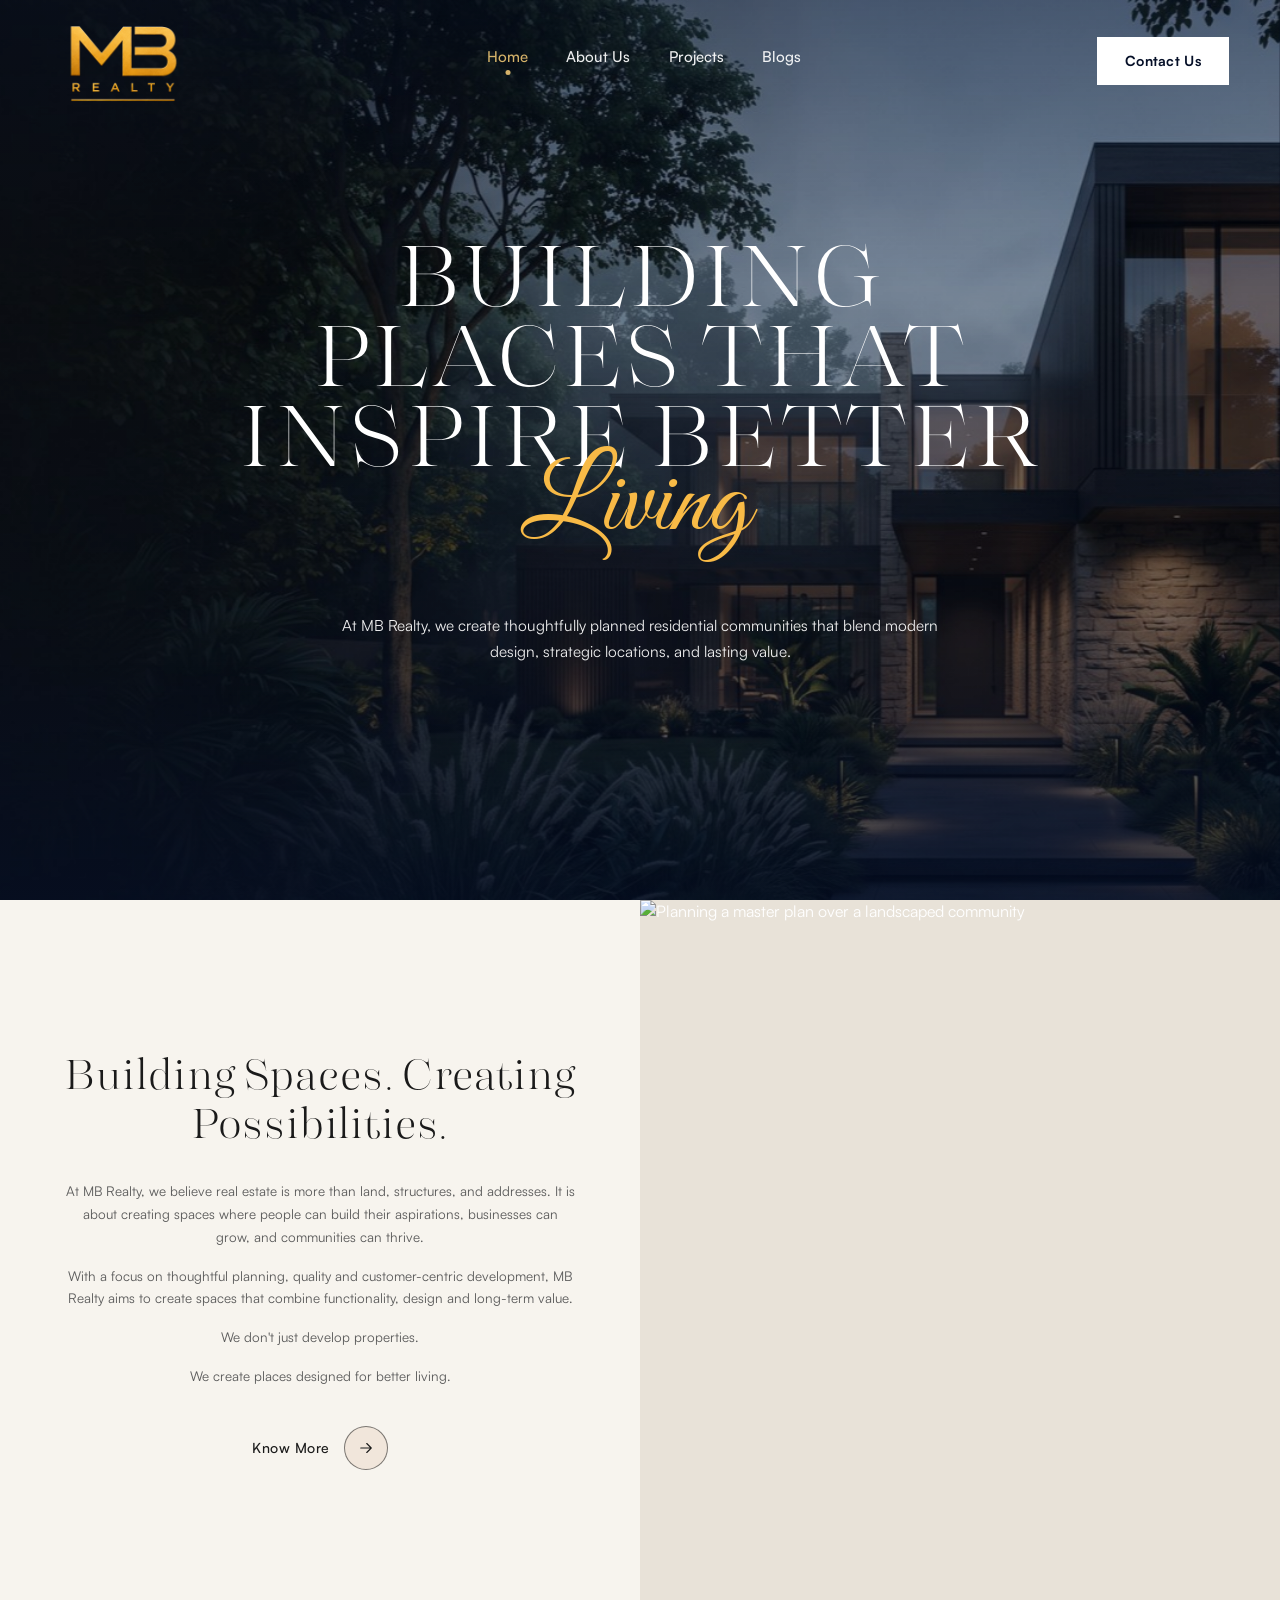
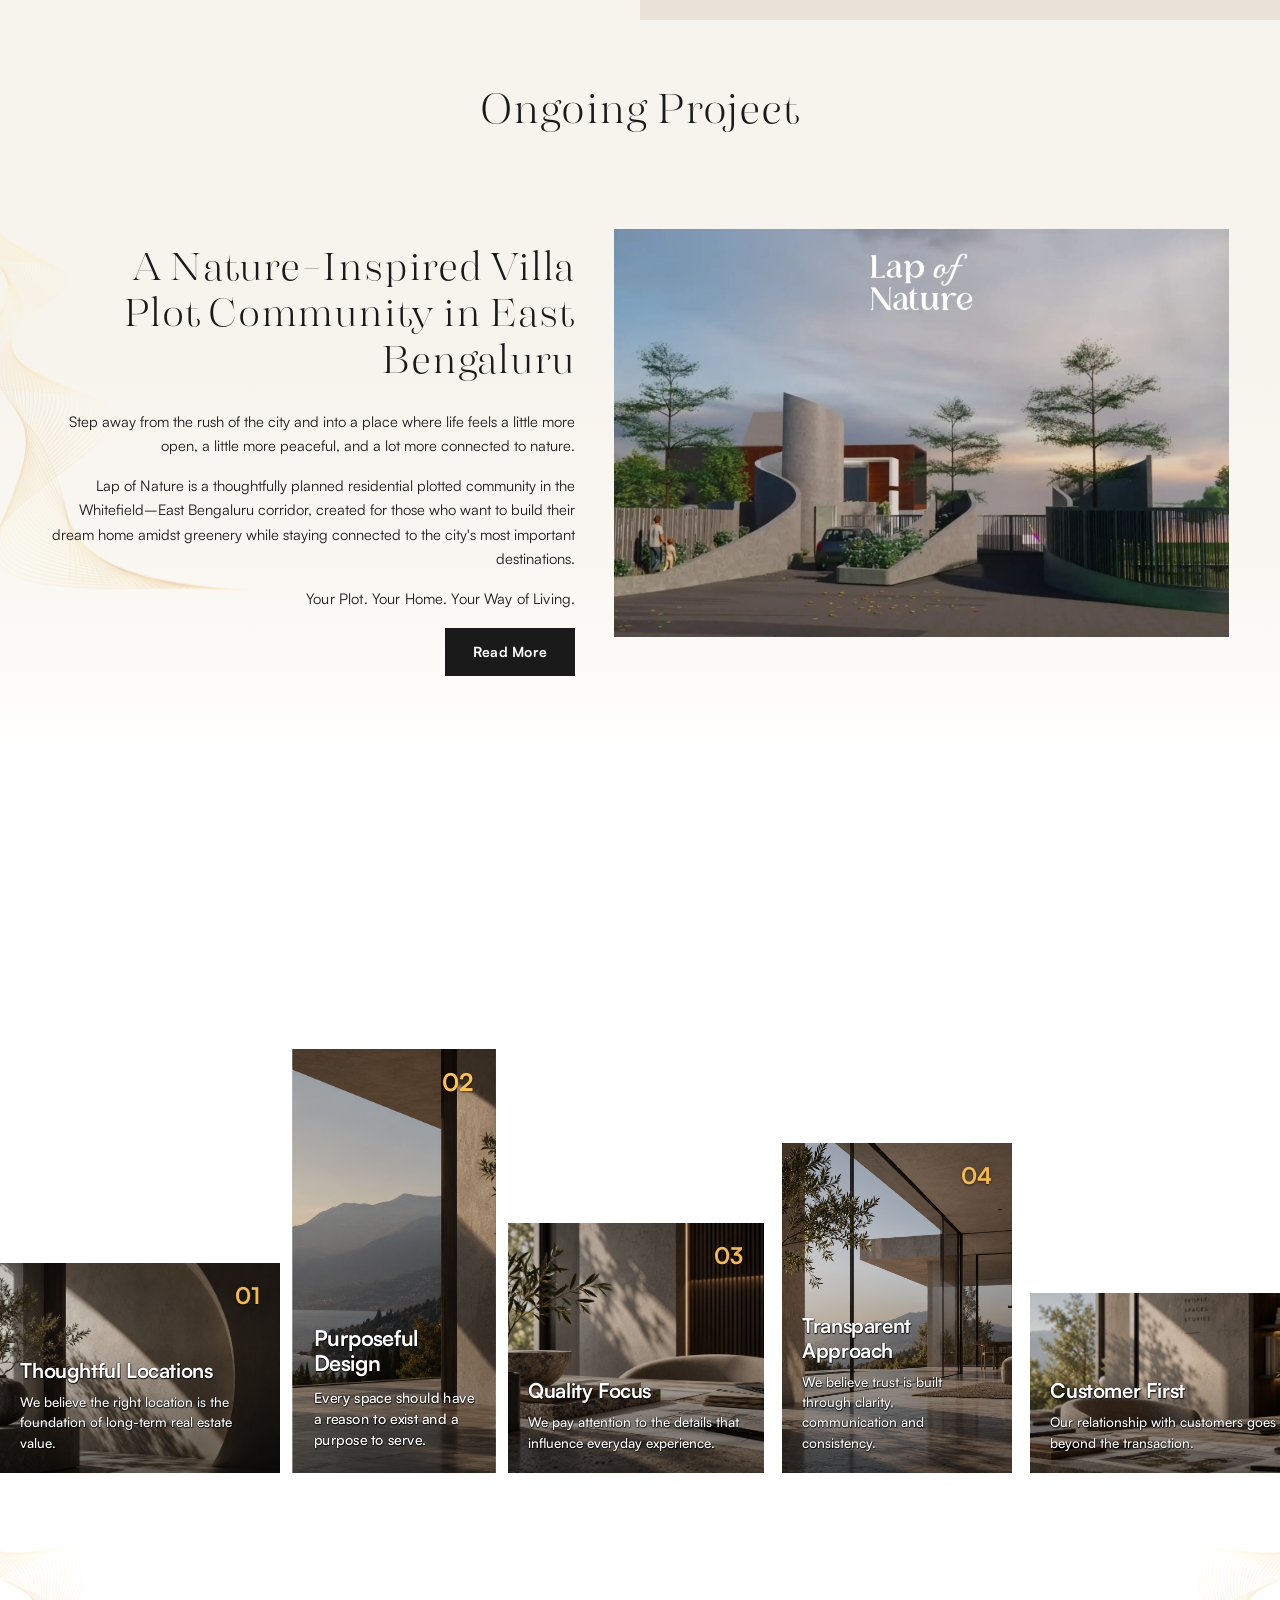
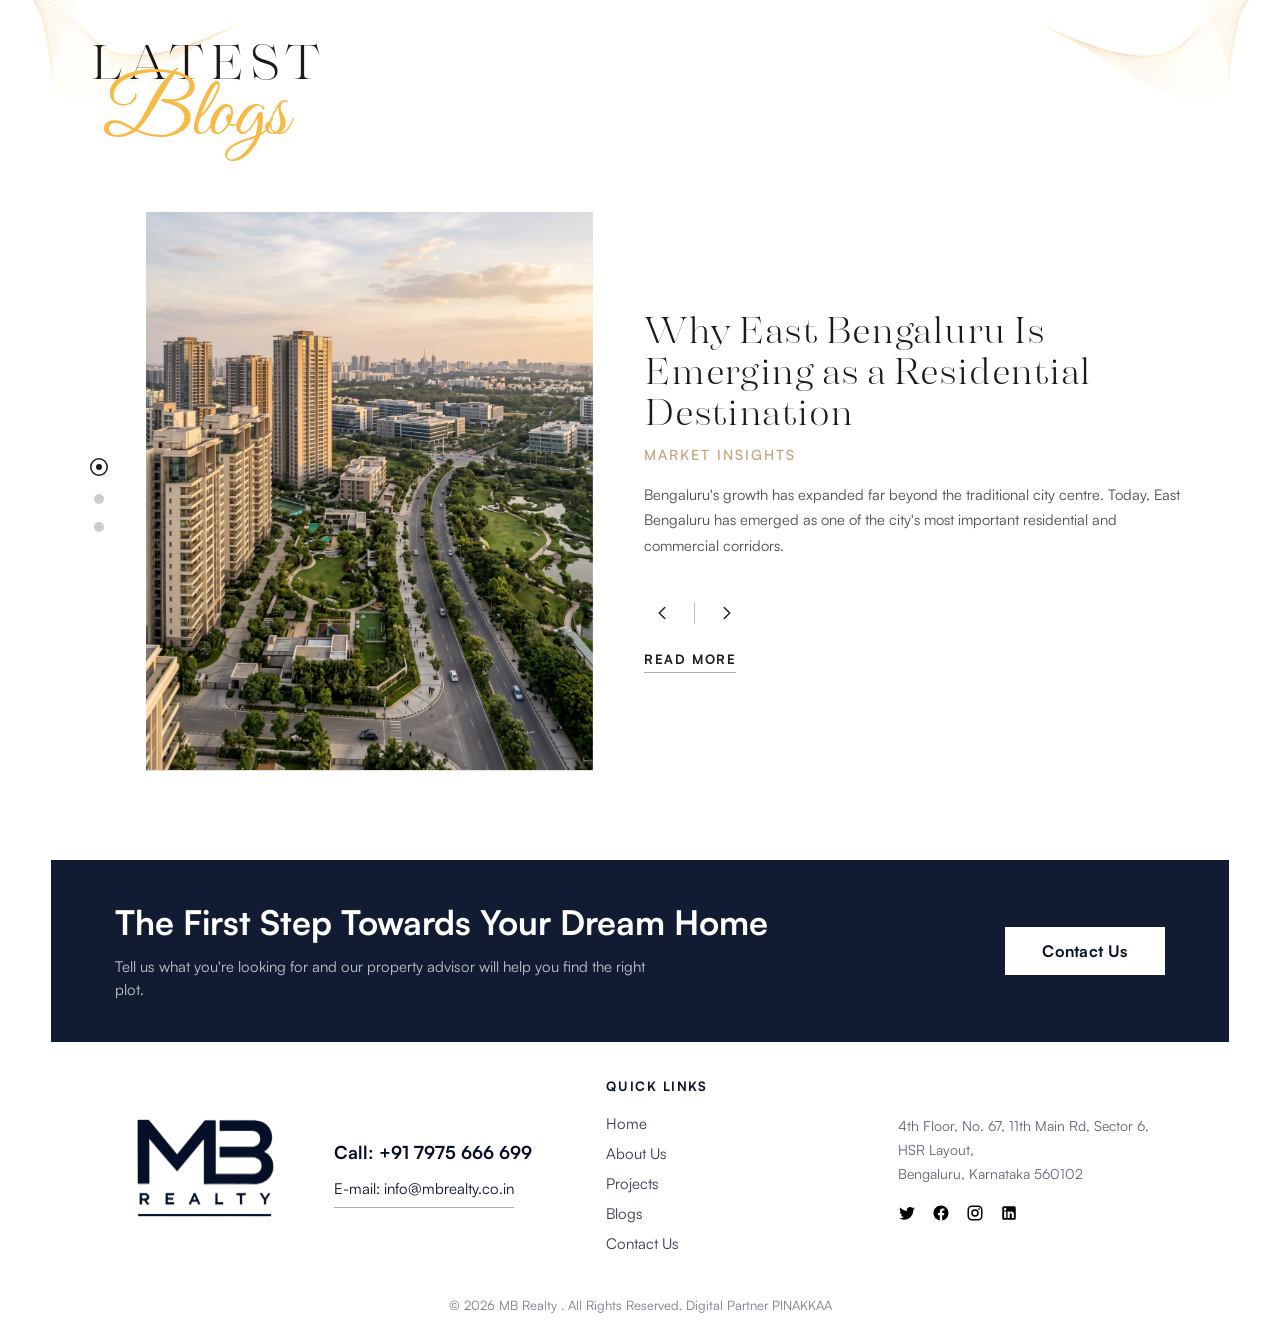
==== commit f9ed126b: "s" ====
--- a/index.html
+++ b/index.html
@@ -42,8 +42,8 @@
         <div class="hero-frame">
           <img
             class="hero-image"
-            src="assets/fonts/magnific_remove-all-the-texts-and-_MBCqvViDCm.jpg"
-            alt="Luxury residential towers by the water at golden hour"
+            src="assets/fonts/Morison%20Font/Fonts/Banner_MB.jpg"
+            alt="Modern luxury home illuminated at dusk among lush greenery"
             width="1800"
             height="1080"
             fetchpriority="high"
@@ -513,10 +513,10 @@
                 Bengaluru, Karnataka 560102
               </p>
               <div class="socials">
-                <a href="#" aria-label="Twitter"><img src="assets/social-x.svg" alt="" /></a>
+                <a href="https://x.com/mbrealtyblr" target="_blank" rel="noopener noreferrer" aria-label="Twitter"><img src="assets/social-x.svg" alt="" /></a>
                 <a href="https://www.facebook.com/profile.php?id=61592722074059" target="_blank" rel="noopener noreferrer" aria-label="Facebook"><img src="assets/social-fb.svg" alt="" /></a>
                 <a href="https://www.instagram.com/mbrealty.co.in/" target="_blank" rel="noopener noreferrer" aria-label="Instagram"><img src="assets/social-ig.svg" alt="" /></a>
-                <a href="#" aria-label="LinkedIn"><img src="assets/social-li.svg" alt="" /></a>
+                <a href="https://www.linkedin.com/company/143814037/" target="_blank" rel="noopener noreferrer" aria-label="LinkedIn"><img src="assets/social-li.svg" alt="" /></a>
               </div>
             </div>
           </div>
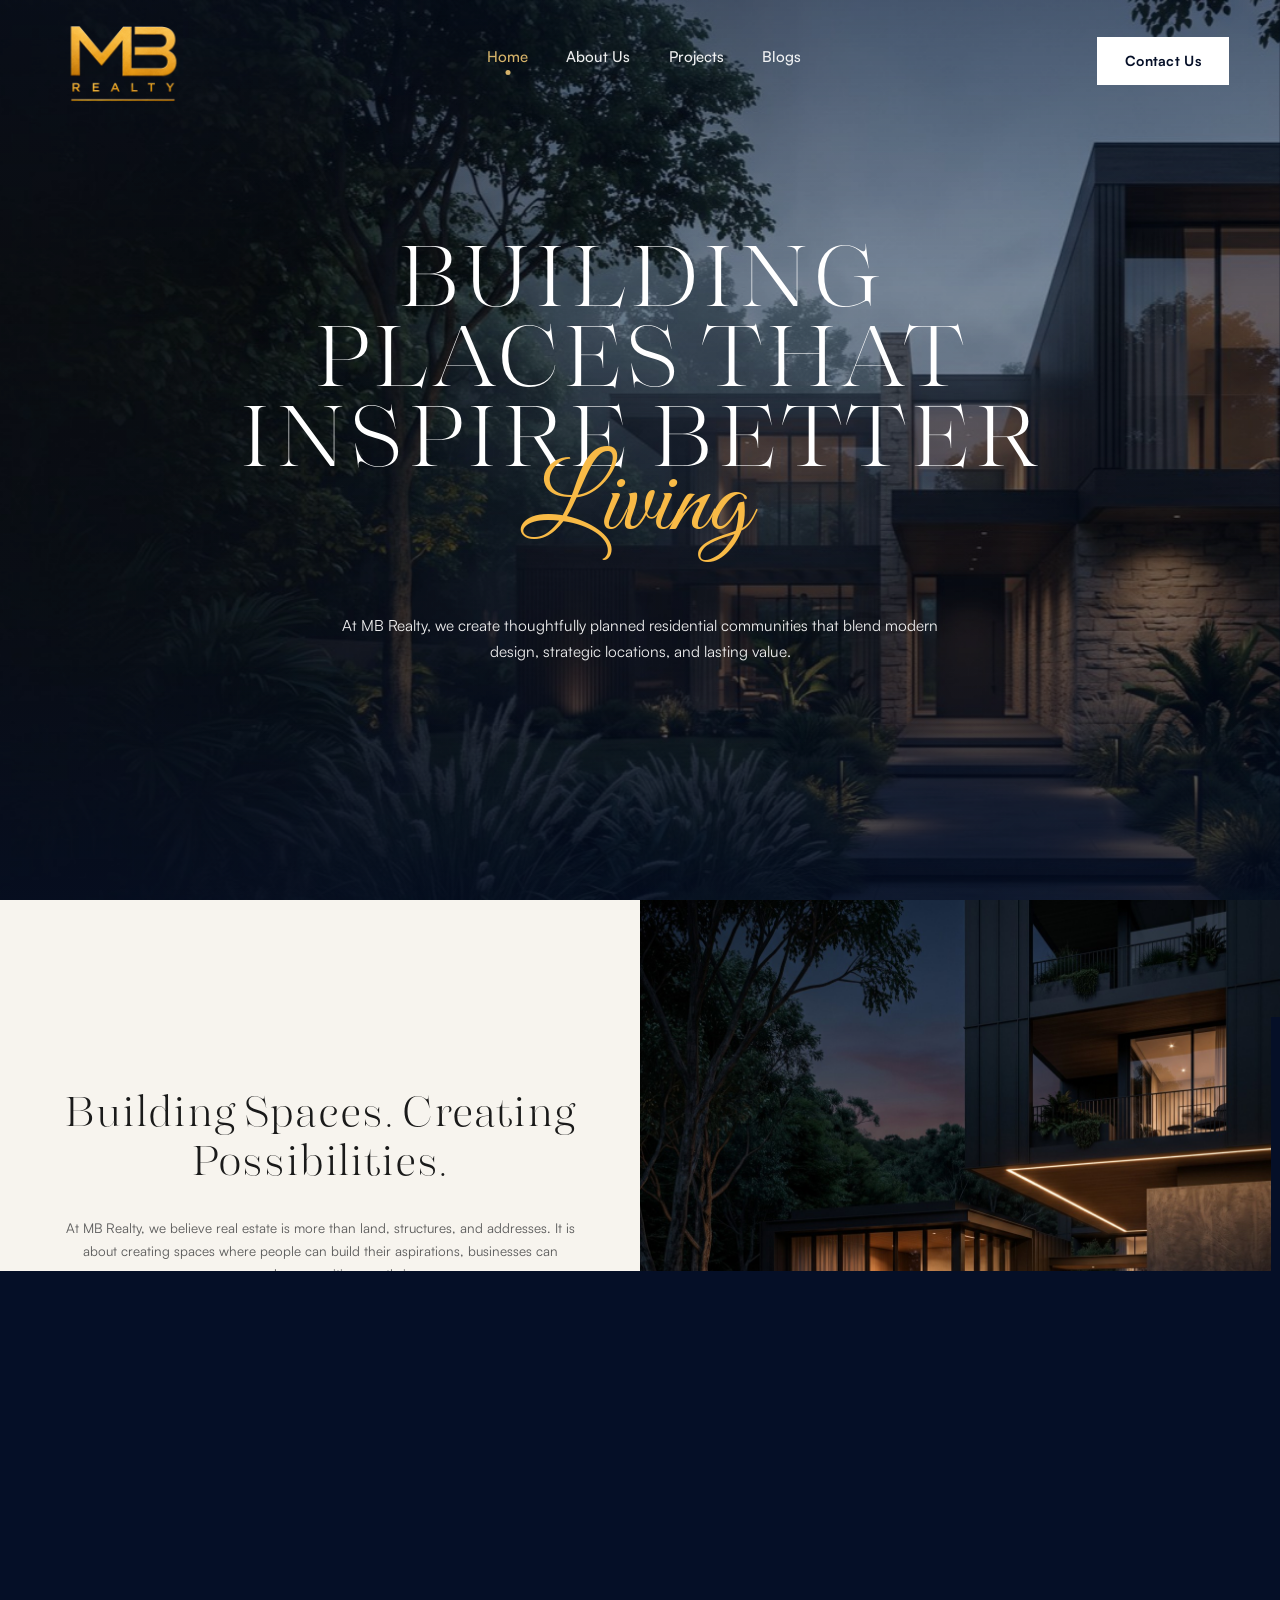
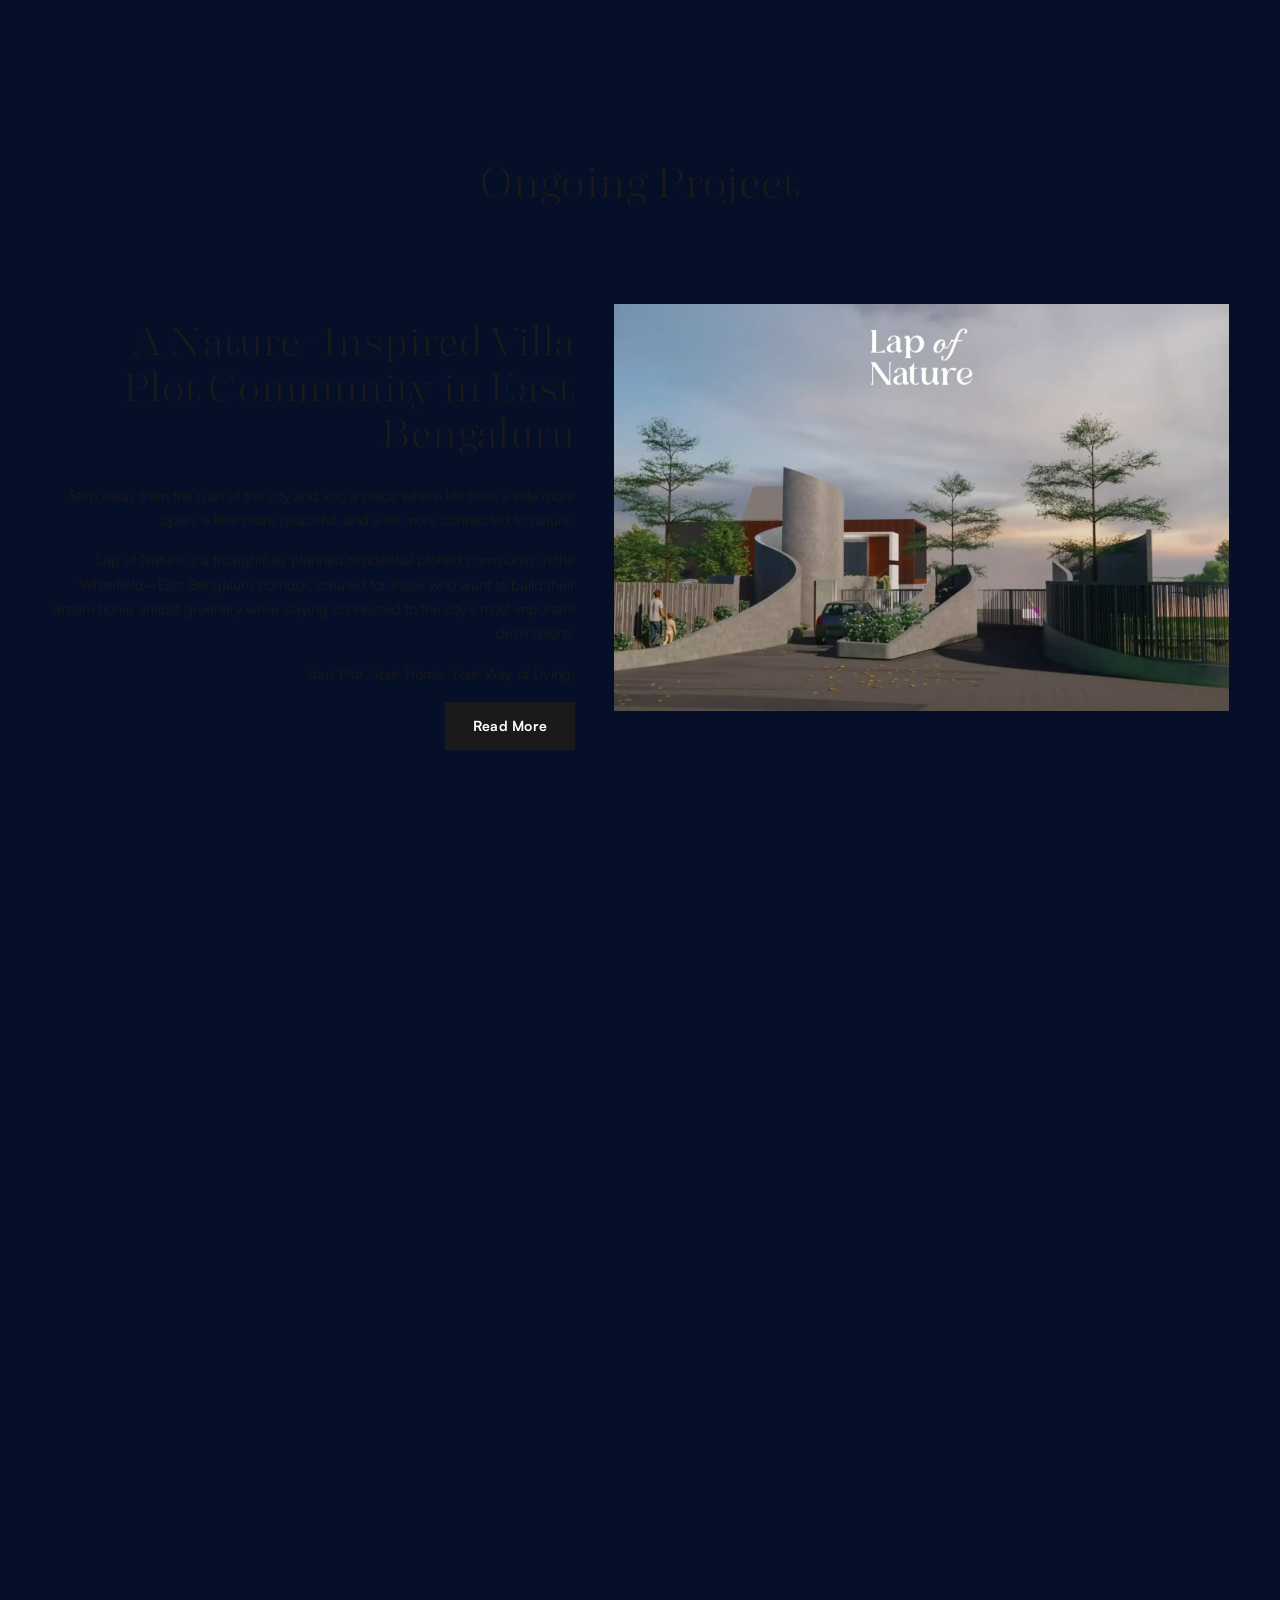
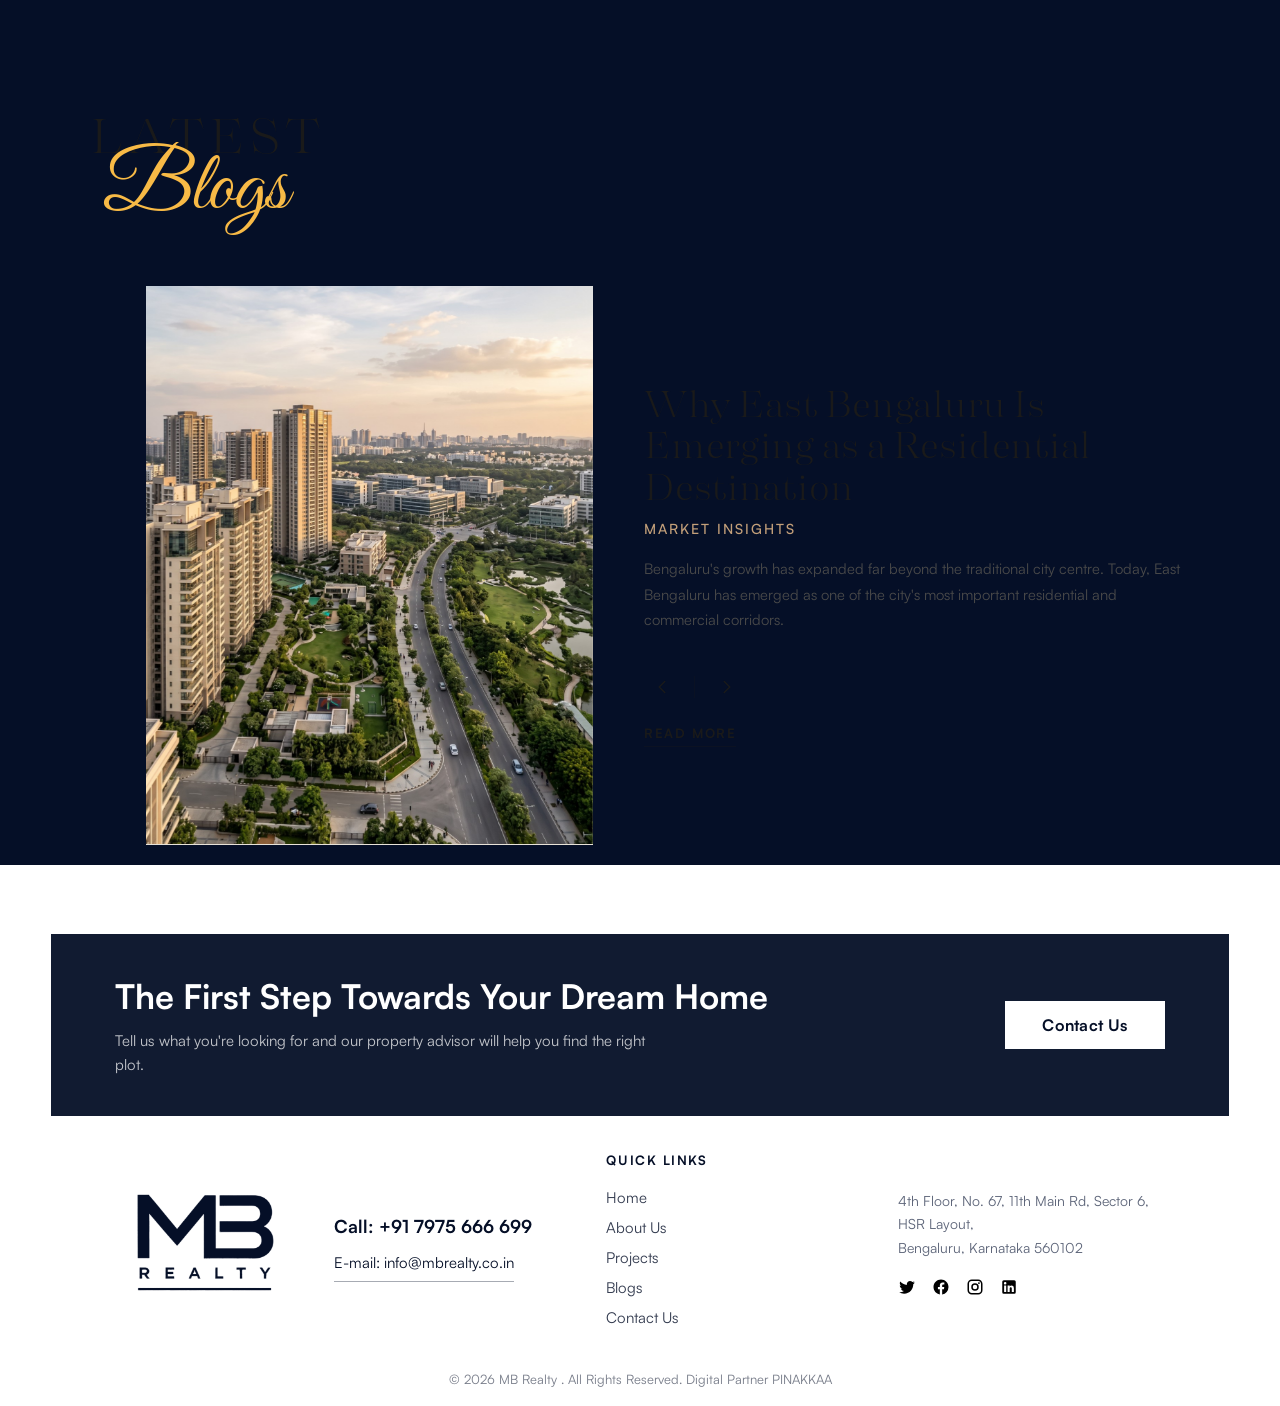
==== commit 01c83742: "s" ====
--- a/index.html
+++ b/index.html
@@ -93,8 +93,8 @@
           </div>
           <div class="belief-media">
             <img
-              src="contact_asset/Sec_MB.png"
-              alt="Planning a master plan over a landscaped community"
+              src="assets/fonts/magnific_create-a-premium-cinemati_3zpf5VZREY.jpg"
+              alt="Modern luxury residence with illuminated outdoor living spaces at twilight"
               width="800"
               height="600"
             />
@@ -191,7 +191,7 @@
             <div class="spaces-track">
               <article class="spaces-card spaces-card--1" data-spaces-index="0">
                 <div class="spaces-card-media">
-                  <img src="assets/spaces/spaces-01.png" alt="" width="640" height="400" />
+                  <img src="assets/images_for_mb/Thoughtful%20Loc.png" alt="" width="640" height="400" />
                 </div>
                 <span>01</span>
                 <div class="spaces-card-body">
@@ -203,7 +203,7 @@
               </article>
               <article class="spaces-card spaces-card--2" data-spaces-index="1">
                 <div class="spaces-card-media">
-                  <img src="assets/spaces/spaces-02.png" alt="" width="640" height="400" />
+                  <img src="assets/images_for_mb/Pur%20Des.png" alt="" width="640" height="400" />
                 </div>
                 <span>02</span>
                 <div class="spaces-card-body">
@@ -215,7 +215,7 @@
               </article>
               <article class="spaces-card spaces-card--3" data-spaces-index="2">
                 <div class="spaces-card-media">
-                  <img src="assets/spaces/spaces-03.png" alt="" width="640" height="400" />
+                  <img src="assets/images_for_mb/Quality%20Focus.png" alt="" width="640" height="400" />
                 </div>
                 <span>03</span>
                 <div class="spaces-card-body">
@@ -227,7 +227,7 @@
               </article>
               <article class="spaces-card spaces-card--4" data-spaces-index="3">
                 <div class="spaces-card-media">
-                  <img src="assets/spaces/spaces-04.png" alt="" width="520" height="720" />
+                  <img src="assets/images_for_mb/Transparent%20Approach.png" alt="" width="520" height="720" />
                 </div>
                 <span>04</span>
                 <div class="spaces-card-body">
@@ -239,7 +239,7 @@
               </article>
               <article class="spaces-card spaces-card--5" data-spaces-index="4">
                 <div class="spaces-card-media">
-                  <img src="assets/spaces/spaces-05.png" alt="" width="640" height="400" />
+                  <img src="assets/images_for_mb/Customer%20First.png" alt="" width="640" height="400" />
                 </div>
                 <span>05</span>
                 <div class="spaces-card-body">
@@ -251,7 +251,7 @@
               </article>
               <article class="spaces-card spaces-card--6" data-spaces-index="5">
                 <div class="spaces-card-media">
-                  <img src="assets/spaces/spaces-06.png" alt="" width="640" height="400" />
+                  <img src="assets/images_for_mb/Long-Term%20Perspective.png" alt="" width="640" height="400" />
                 </div>
                 <span>06</span>
                 <div class="spaces-card-body">
@@ -265,7 +265,7 @@
               <!-- Duplicate set for seamless loop -->
               <article class="spaces-card spaces-card--1" data-spaces-index="0" aria-hidden="true">
                 <div class="spaces-card-media">
-                  <img src="assets/spaces/spaces-01.png" alt="" width="640" height="400" />
+                  <img src="assets/images_for_mb/Thoughtful%20Loc.png" alt="" width="640" height="400" />
                 </div>
                 <span>01</span>
                 <div class="spaces-card-body">
@@ -277,7 +277,7 @@
               </article>
               <article class="spaces-card spaces-card--2" data-spaces-index="1" aria-hidden="true">
                 <div class="spaces-card-media">
-                  <img src="assets/spaces/spaces-02.png" alt="" width="640" height="400" />
+                  <img src="assets/images_for_mb/Pur%20Des.png" alt="" width="640" height="400" />
                 </div>
                 <span>02</span>
                 <div class="spaces-card-body">
@@ -289,7 +289,7 @@
               </article>
               <article class="spaces-card spaces-card--3" data-spaces-index="2" aria-hidden="true">
                 <div class="spaces-card-media">
-                  <img src="assets/spaces/spaces-03.png" alt="" width="640" height="400" />
+                  <img src="assets/images_for_mb/Quality%20Focus.png" alt="" width="640" height="400" />
                 </div>
                 <span>03</span>
                 <div class="spaces-card-body">
@@ -301,7 +301,7 @@
               </article>
               <article class="spaces-card spaces-card--4" data-spaces-index="3" aria-hidden="true">
                 <div class="spaces-card-media">
-                  <img src="assets/spaces/spaces-04.png" alt="" width="520" height="720" />
+                  <img src="assets/images_for_mb/Transparent%20Approach.png" alt="" width="520" height="720" />
                 </div>
                 <span>04</span>
                 <div class="spaces-card-body">
@@ -313,7 +313,7 @@
               </article>
               <article class="spaces-card spaces-card--5" data-spaces-index="4" aria-hidden="true">
                 <div class="spaces-card-media">
-                  <img src="assets/spaces/spaces-05.png" alt="" width="640" height="400" />
+                  <img src="assets/images_for_mb/Customer%20First.png" alt="" width="640" height="400" />
                 </div>
                 <span>05</span>
                 <div class="spaces-card-body">
@@ -325,7 +325,7 @@
               </article>
               <article class="spaces-card spaces-card--6" data-spaces-index="5" aria-hidden="true">
                 <div class="spaces-card-media">
-                  <img src="assets/spaces/spaces-06.png" alt="" width="640" height="400" />
+                  <img src="assets/images_for_mb/Long-Term%20Perspective.png" alt="" width="640" height="400" />
                 </div>
                 <span>06</span>
                 <div class="spaces-card-body">
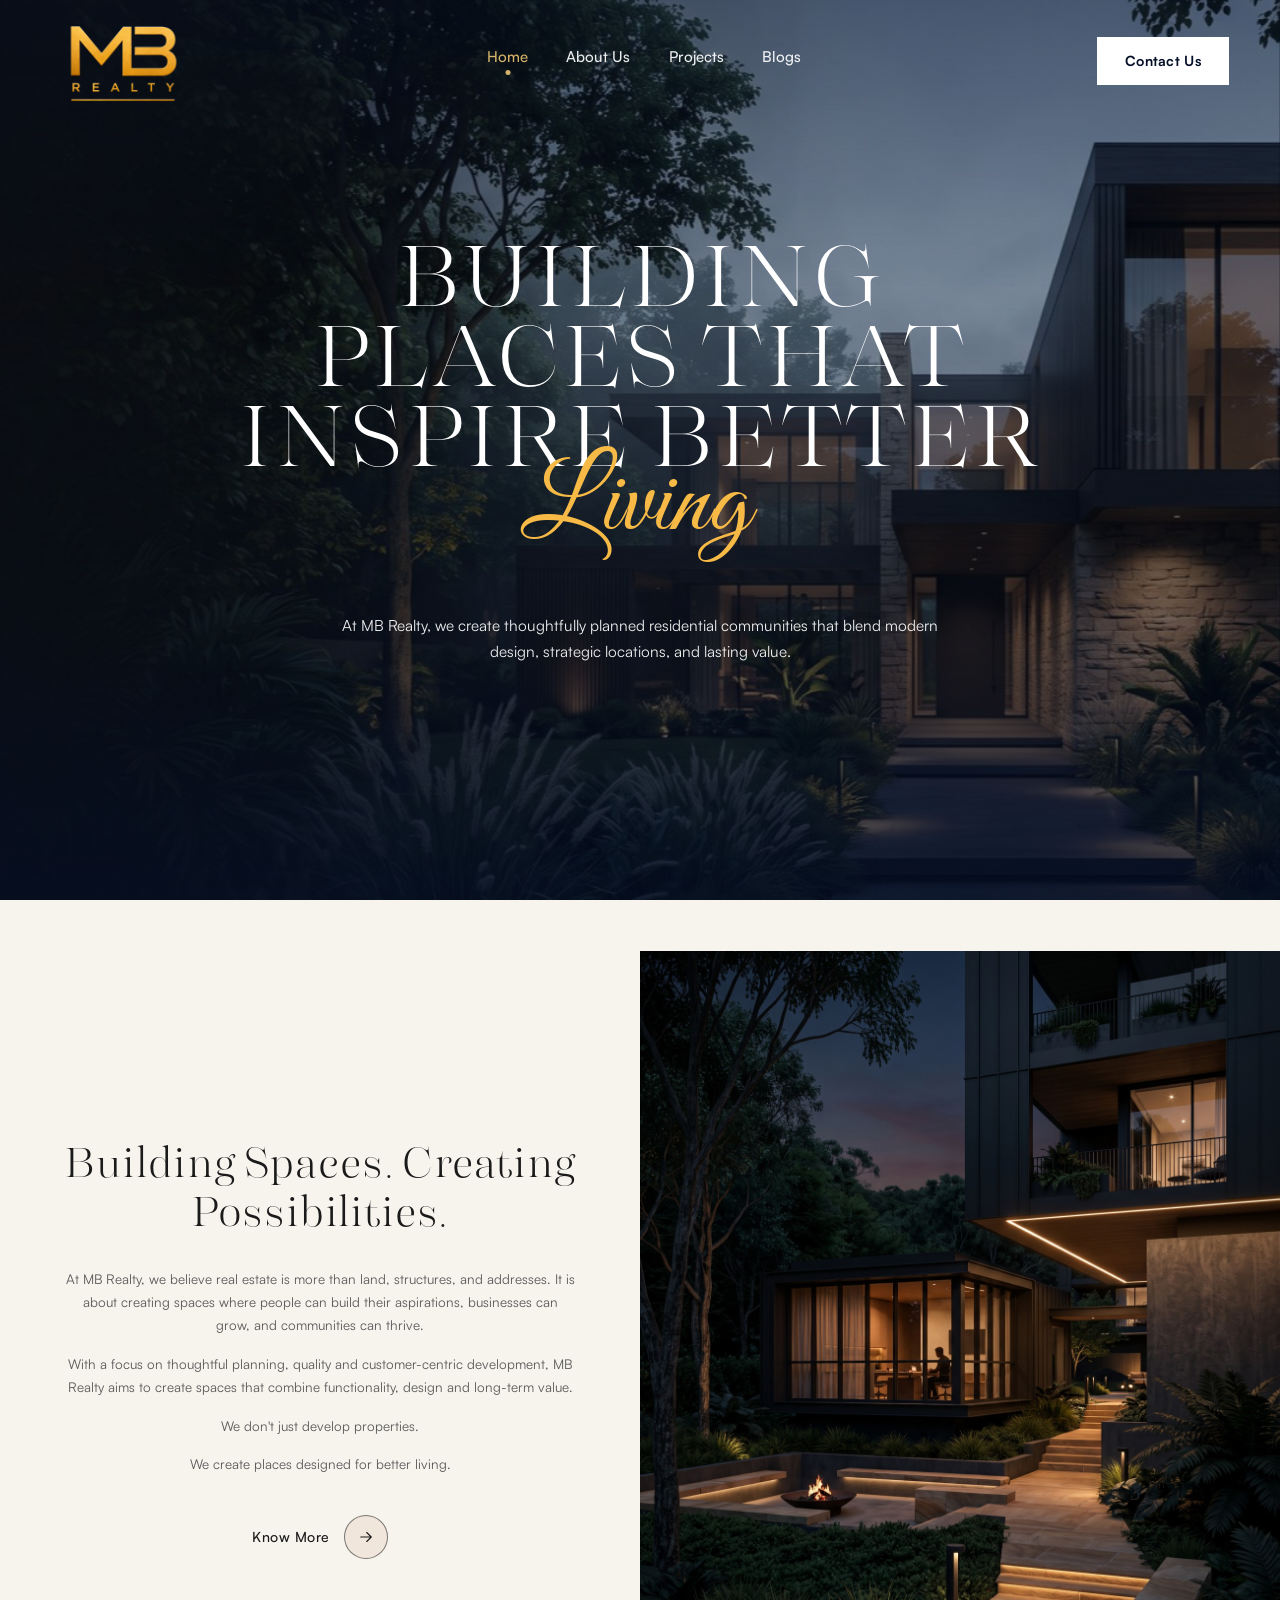
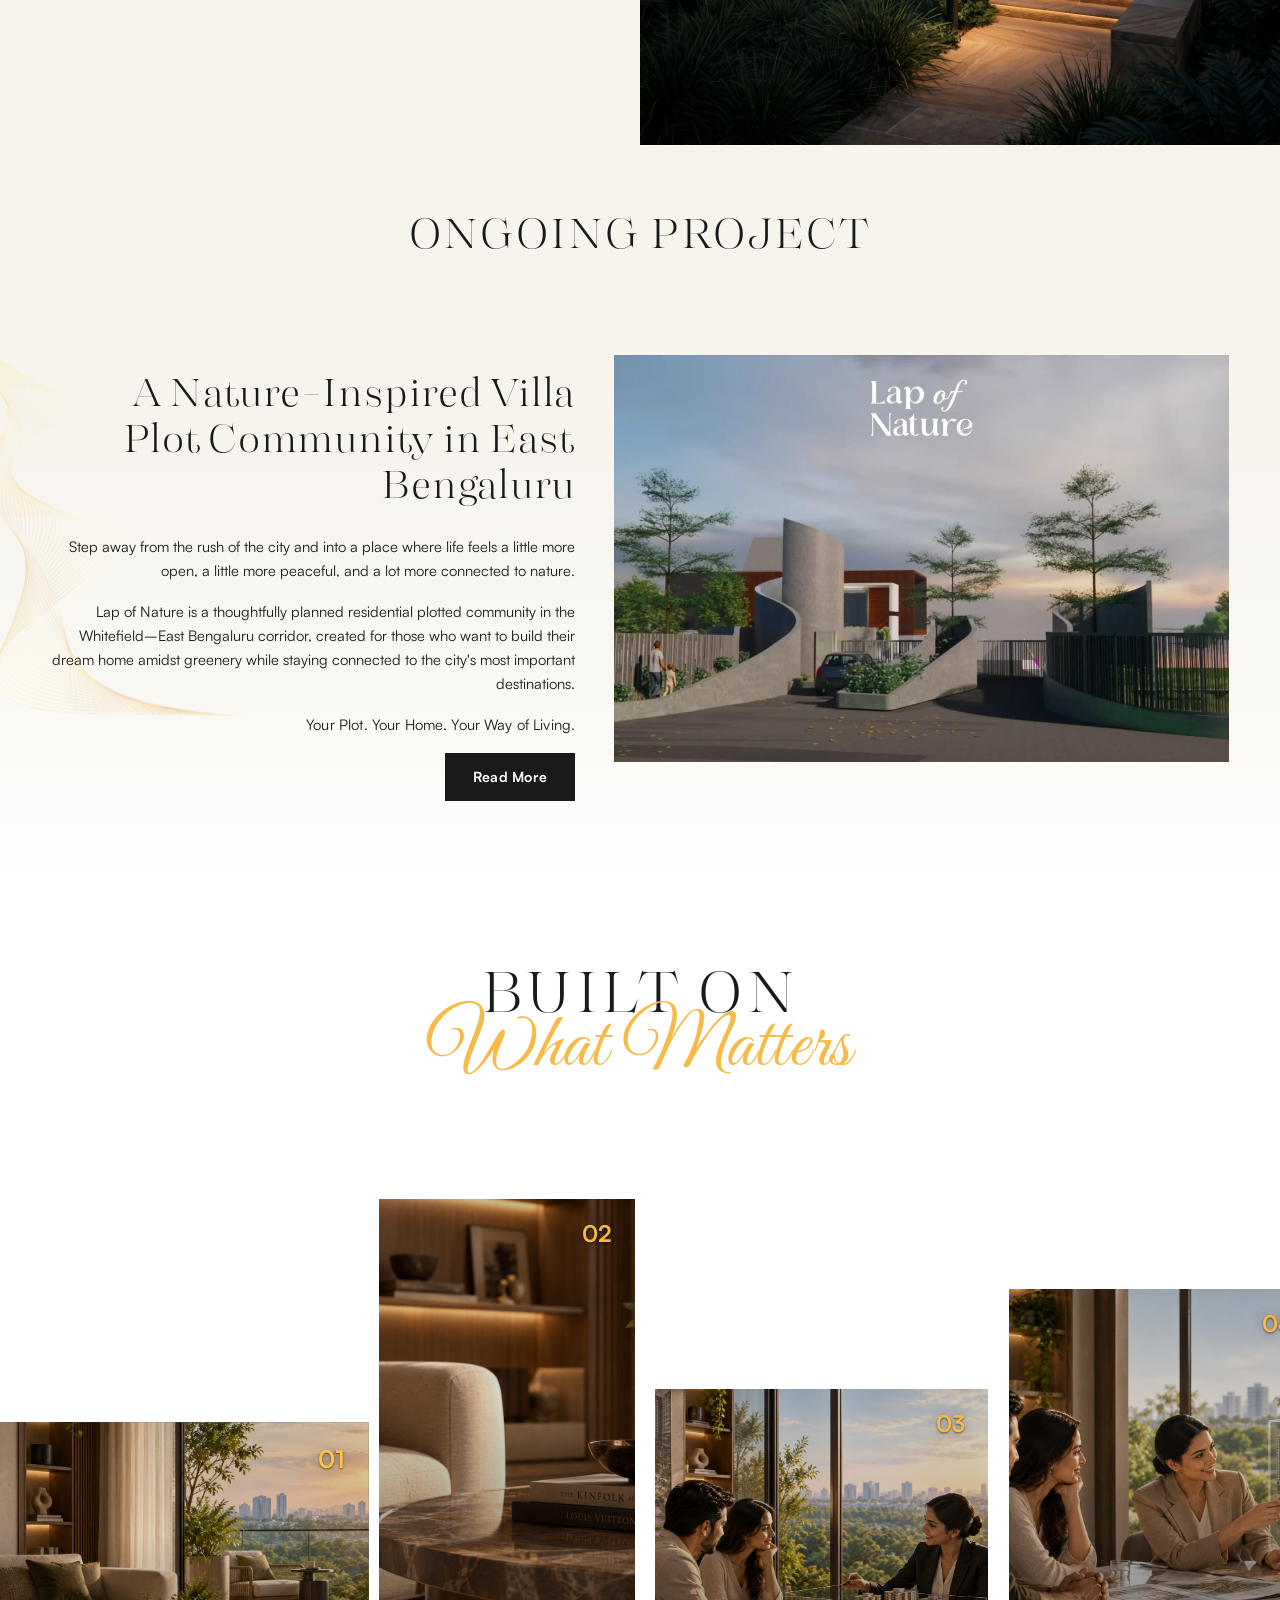
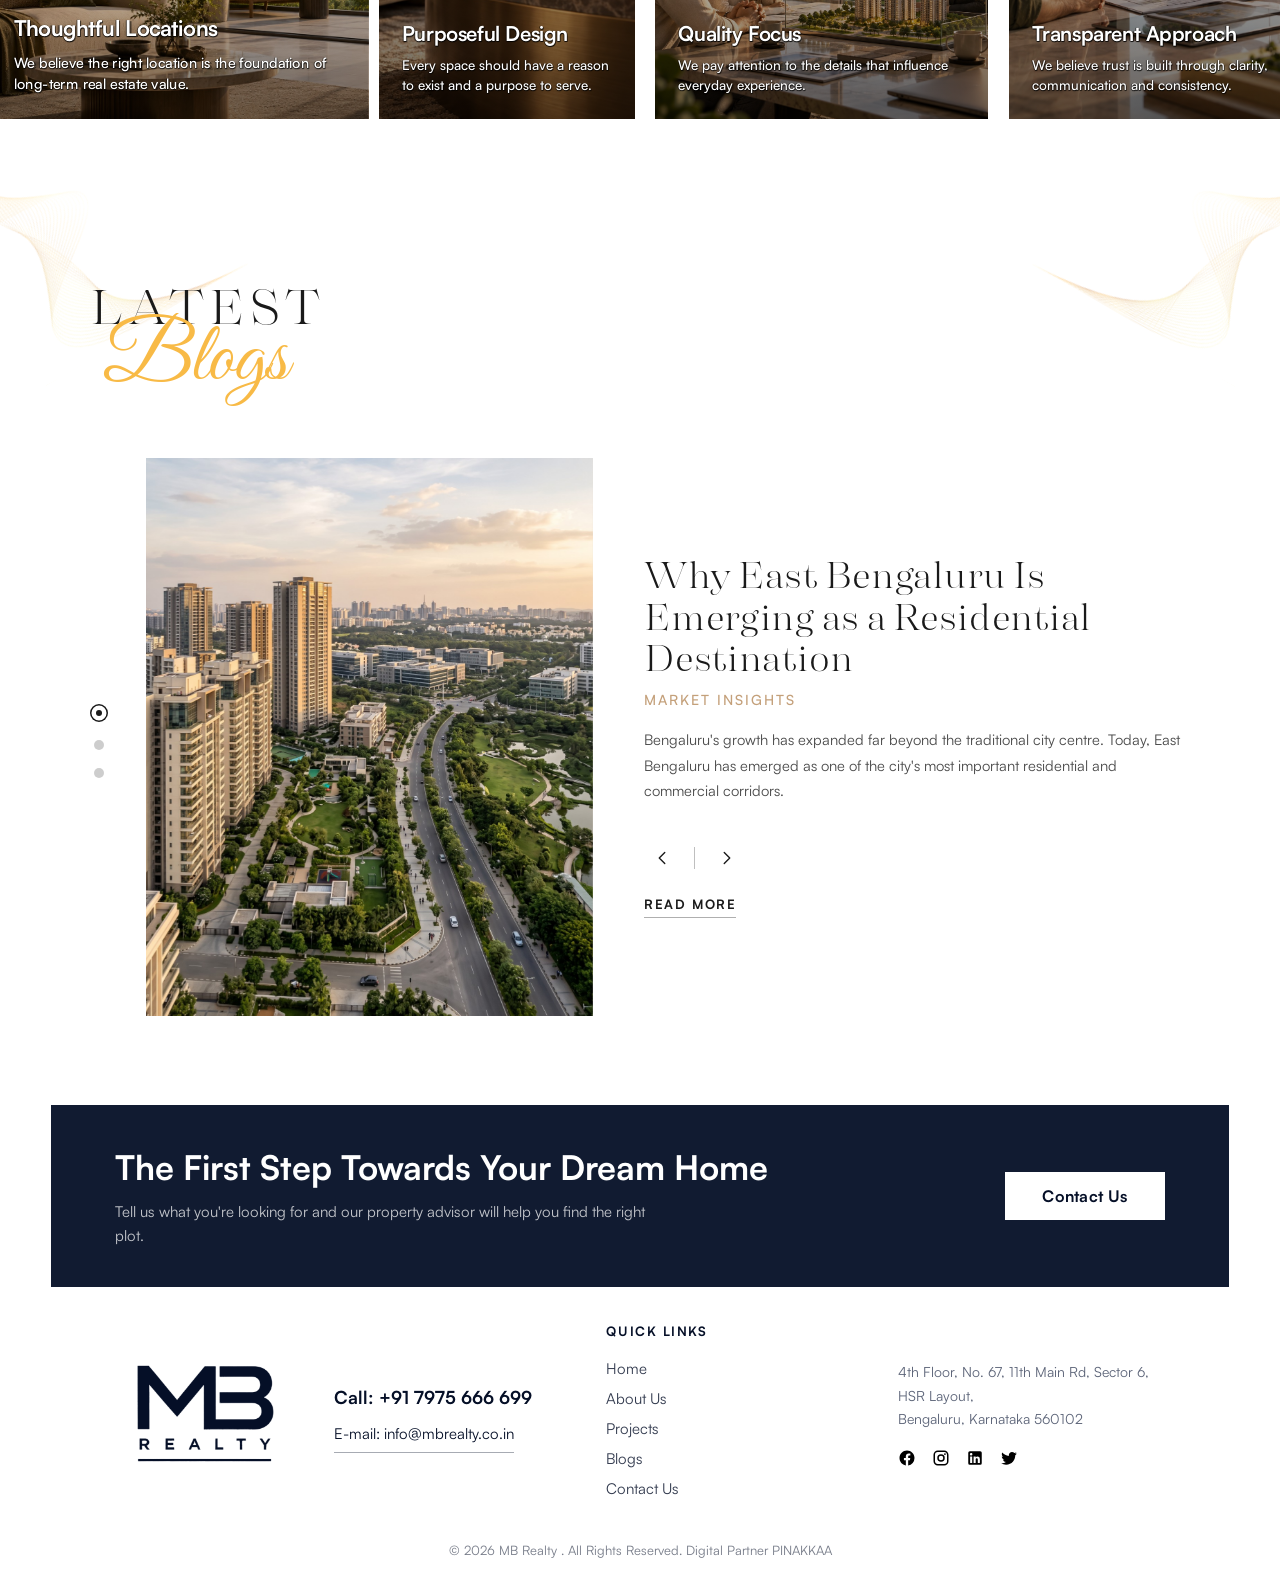
==== commit babd5edf: "s" ====
--- a/index.html
+++ b/index.html
@@ -191,7 +191,7 @@
             <div class="spaces-track">
               <article class="spaces-card spaces-card--1" data-spaces-index="0">
                 <div class="spaces-card-media">
-                  <img src="assets/images_for_mb/Thoughtful%20Loc.png" alt="" width="640" height="400" />
+                  <img src="assets/images_for_mb/New_images/image_container_1.jpeg" alt="" width="640" height="400" />
                 </div>
                 <span>01</span>
                 <div class="spaces-card-body">
@@ -203,7 +203,7 @@
               </article>
               <article class="spaces-card spaces-card--2" data-spaces-index="1">
                 <div class="spaces-card-media">
-                  <img src="assets/images_for_mb/Pur%20Des.png" alt="" width="640" height="400" />
+                  <img src="assets/images_for_mb/New_images/image_container_2.jpeg" alt="" width="640" height="400" />
                 </div>
                 <span>02</span>
                 <div class="spaces-card-body">
@@ -215,7 +215,7 @@
               </article>
               <article class="spaces-card spaces-card--3" data-spaces-index="2">
                 <div class="spaces-card-media">
-                  <img src="assets/images_for_mb/Quality%20Focus.png" alt="" width="640" height="400" />
+                  <img src="assets/images_for_mb/New_images/image_container_3.jpeg" alt="" width="640" height="400" />
                 </div>
                 <span>03</span>
                 <div class="spaces-card-body">
@@ -227,7 +227,7 @@
               </article>
               <article class="spaces-card spaces-card--4" data-spaces-index="3">
                 <div class="spaces-card-media">
-                  <img src="assets/images_for_mb/Transparent%20Approach.png" alt="" width="520" height="720" />
+                  <img src="assets/images_for_mb/New%20folder/WhatsApp%20Image%202026-09-12%20at%2012.15.39%20PM.jpeg" alt="" width="520" height="720" />
                 </div>
                 <span>04</span>
                 <div class="spaces-card-body">
@@ -239,7 +239,7 @@
               </article>
               <article class="spaces-card spaces-card--5" data-spaces-index="4">
                 <div class="spaces-card-media">
-                  <img src="assets/images_for_mb/Customer%20First.png" alt="" width="640" height="400" />
+                  <img src="assets/images_for_mb/New_images/image_container_5.jpeg" alt="" width="640" height="400" />
                 </div>
                 <span>05</span>
                 <div class="spaces-card-body">
@@ -251,7 +251,7 @@
               </article>
               <article class="spaces-card spaces-card--6" data-spaces-index="5">
                 <div class="spaces-card-media">
-                  <img src="assets/images_for_mb/Long-Term%20Perspective.png" alt="" width="640" height="400" />
+                  <img src="assets/images_for_mb/New_images/image_container_6.jpeg" alt="" width="640" height="400" />
                 </div>
                 <span>06</span>
                 <div class="spaces-card-body">
@@ -265,7 +265,7 @@
               <!-- Duplicate set for seamless loop -->
               <article class="spaces-card spaces-card--1" data-spaces-index="0" aria-hidden="true">
                 <div class="spaces-card-media">
-                  <img src="assets/images_for_mb/Thoughtful%20Loc.png" alt="" width="640" height="400" />
+                  <img src="assets/images_for_mb/New_images/image_container_1.jpeg" alt="" width="640" height="400" />
                 </div>
                 <span>01</span>
                 <div class="spaces-card-body">
@@ -277,7 +277,7 @@
               </article>
               <article class="spaces-card spaces-card--2" data-spaces-index="1" aria-hidden="true">
                 <div class="spaces-card-media">
-                  <img src="assets/images_for_mb/Pur%20Des.png" alt="" width="640" height="400" />
+                  <img src="assets/images_for_mb/New_images/image_container_2.jpeg" alt="" width="640" height="400" />
                 </div>
                 <span>02</span>
                 <div class="spaces-card-body">
@@ -289,7 +289,7 @@
               </article>
               <article class="spaces-card spaces-card--3" data-spaces-index="2" aria-hidden="true">
                 <div class="spaces-card-media">
-                  <img src="assets/images_for_mb/Quality%20Focus.png" alt="" width="640" height="400" />
+                  <img src="assets/images_for_mb/New_images/image_container_3.jpeg" alt="" width="640" height="400" />
                 </div>
                 <span>03</span>
                 <div class="spaces-card-body">
@@ -301,7 +301,7 @@
               </article>
               <article class="spaces-card spaces-card--4" data-spaces-index="3" aria-hidden="true">
                 <div class="spaces-card-media">
-                  <img src="assets/images_for_mb/Transparent%20Approach.png" alt="" width="520" height="720" />
+                  <img src="assets/images_for_mb/New%20folder/WhatsApp%20Image%202026-09-12%20at%2012.15.39%20PM.jpeg" alt="" width="520" height="720" />
                 </div>
                 <span>04</span>
                 <div class="spaces-card-body">
@@ -313,7 +313,7 @@
               </article>
               <article class="spaces-card spaces-card--5" data-spaces-index="4" aria-hidden="true">
                 <div class="spaces-card-media">
-                  <img src="assets/images_for_mb/Customer%20First.png" alt="" width="640" height="400" />
+                  <img src="assets/images_for_mb/New_images/image_container_5.jpeg" alt="" width="640" height="400" />
                 </div>
                 <span>05</span>
                 <div class="spaces-card-body">
@@ -325,7 +325,7 @@
               </article>
               <article class="spaces-card spaces-card--6" data-spaces-index="5" aria-hidden="true">
                 <div class="spaces-card-media">
-                  <img src="assets/images_for_mb/Long-Term%20Perspective.png" alt="" width="640" height="400" />
+                  <img src="assets/images_for_mb/New_images/image_container_6.jpeg" alt="" width="640" height="400" />
                 </div>
                 <span>06</span>
                 <div class="spaces-card-body">
@@ -513,10 +513,10 @@
                 Bengaluru, Karnataka 560102
               </p>
               <div class="socials">
-                <a href="https://x.com/mbrealtyblr" target="_blank" rel="noopener noreferrer" aria-label="Twitter"><img src="assets/social-x.svg" alt="" /></a>
                 <a href="https://www.facebook.com/profile.php?id=61592722074059" target="_blank" rel="noopener noreferrer" aria-label="Facebook"><img src="assets/social-fb.svg" alt="" /></a>
                 <a href="https://www.instagram.com/mbrealty.co.in/" target="_blank" rel="noopener noreferrer" aria-label="Instagram"><img src="assets/social-ig.svg" alt="" /></a>
                 <a href="https://www.linkedin.com/company/143814037/" target="_blank" rel="noopener noreferrer" aria-label="LinkedIn"><img src="assets/social-li.svg" alt="" /></a>
+                <a href="https://x.com/mbrealtyblr" target="_blank" rel="noopener noreferrer" aria-label="X"><img src="assets/social-x.svg" alt="" /></a>
               </div>
             </div>
           </div>
--- a/css/styles.css
+++ b/css/styles.css
@@ -2761,6 +2761,7 @@
 
 /* Belief + Ongoing Project — one continuous cream band */
 .home-cream-band {
+  padding-top: clamp(28px, 4vw, 56px);
   background: linear-gradient(
     180deg,
     #f7f4ee 0%,
@@ -3000,7 +3001,10 @@
   font-family: "Morison", "Times New Roman", serif;
   font-size: clamp(28px, 3.2vw, 44px);
   font-weight: 300;
-  letter-spacing: 0.02em;
+  letter-spacing: 0.06em;
+  text-transform: uppercase;
+  font-variant-ligatures: none;
+  font-feature-settings: "liga" 0, "clig" 0;
   color: #1a1a1a;
   margin: 0 0 clamp(28px, 4vw, 48px);
 }
@@ -3356,10 +3360,10 @@
 }
 
 .spaces-marquee {
-  --spaces-gap: clamp(12px, 1.4vw, 20px);
+  --spaces-gap: clamp(14px, 1.6vw, 24px);
   width: 100%;
   overflow: hidden;
-  min-height: clamp(300px, 38vw, 440px);
+  min-height: clamp(380px, 48vw, 560px);
   display: flex;
   align-items: flex-end;
 }
@@ -3376,7 +3380,7 @@
   position: relative;
   flex: 0 0 auto;
   margin: 0;
-  padding: clamp(14px, 1.6vw, 22px);
+  padding: clamp(16px, 1.8vw, 26px);
   display: flex;
   flex-direction: column;
   justify-content: space-between;
@@ -3394,33 +3398,33 @@
 
 /* Varied sizes — bottom-aligned skyline */
 .spaces-card--1 {
-  width: clamp(200px, 22vw, 280px);
-  height: clamp(150px, 18vw, 210px);
+  width: clamp(260px, 28vw, 360px);
+  height: clamp(200px, 24vw, 280px);
 }
 
 .spaces-card--2 {
-  width: clamp(150px, 15vw, 200px);
-  height: clamp(280px, 34vw, 400px);
+  width: clamp(200px, 20vw, 270px);
+  height: clamp(360px, 44vw, 520px);
 }
 
 .spaces-card--3 {
-  width: clamp(190px, 20vw, 260px);
-  height: clamp(180px, 22vw, 250px);
+  width: clamp(250px, 26vw, 340px);
+  height: clamp(240px, 28vw, 330px);
 }
 
 .spaces-card--4 {
-  width: clamp(180px, 18vw, 240px);
-  height: clamp(240px, 28vw, 330px);
+  width: clamp(230px, 24vw, 310px);
+  height: clamp(310px, 36vw, 430px);
 }
 
 .spaces-card--5 {
-  width: clamp(220px, 24vw, 300px);
-  height: clamp(130px, 15vw, 180px);
+  width: clamp(280px, 30vw, 380px);
+  height: clamp(180px, 20vw, 250px);
 }
 
 .spaces-card--6 {
-  width: clamp(170px, 17vw, 220px);
-  height: clamp(200px, 24vw, 280px);
+  width: clamp(220px, 22vw, 290px);
+  height: clamp(270px, 32vw, 370px);
 }
 
 .spaces-card-media {
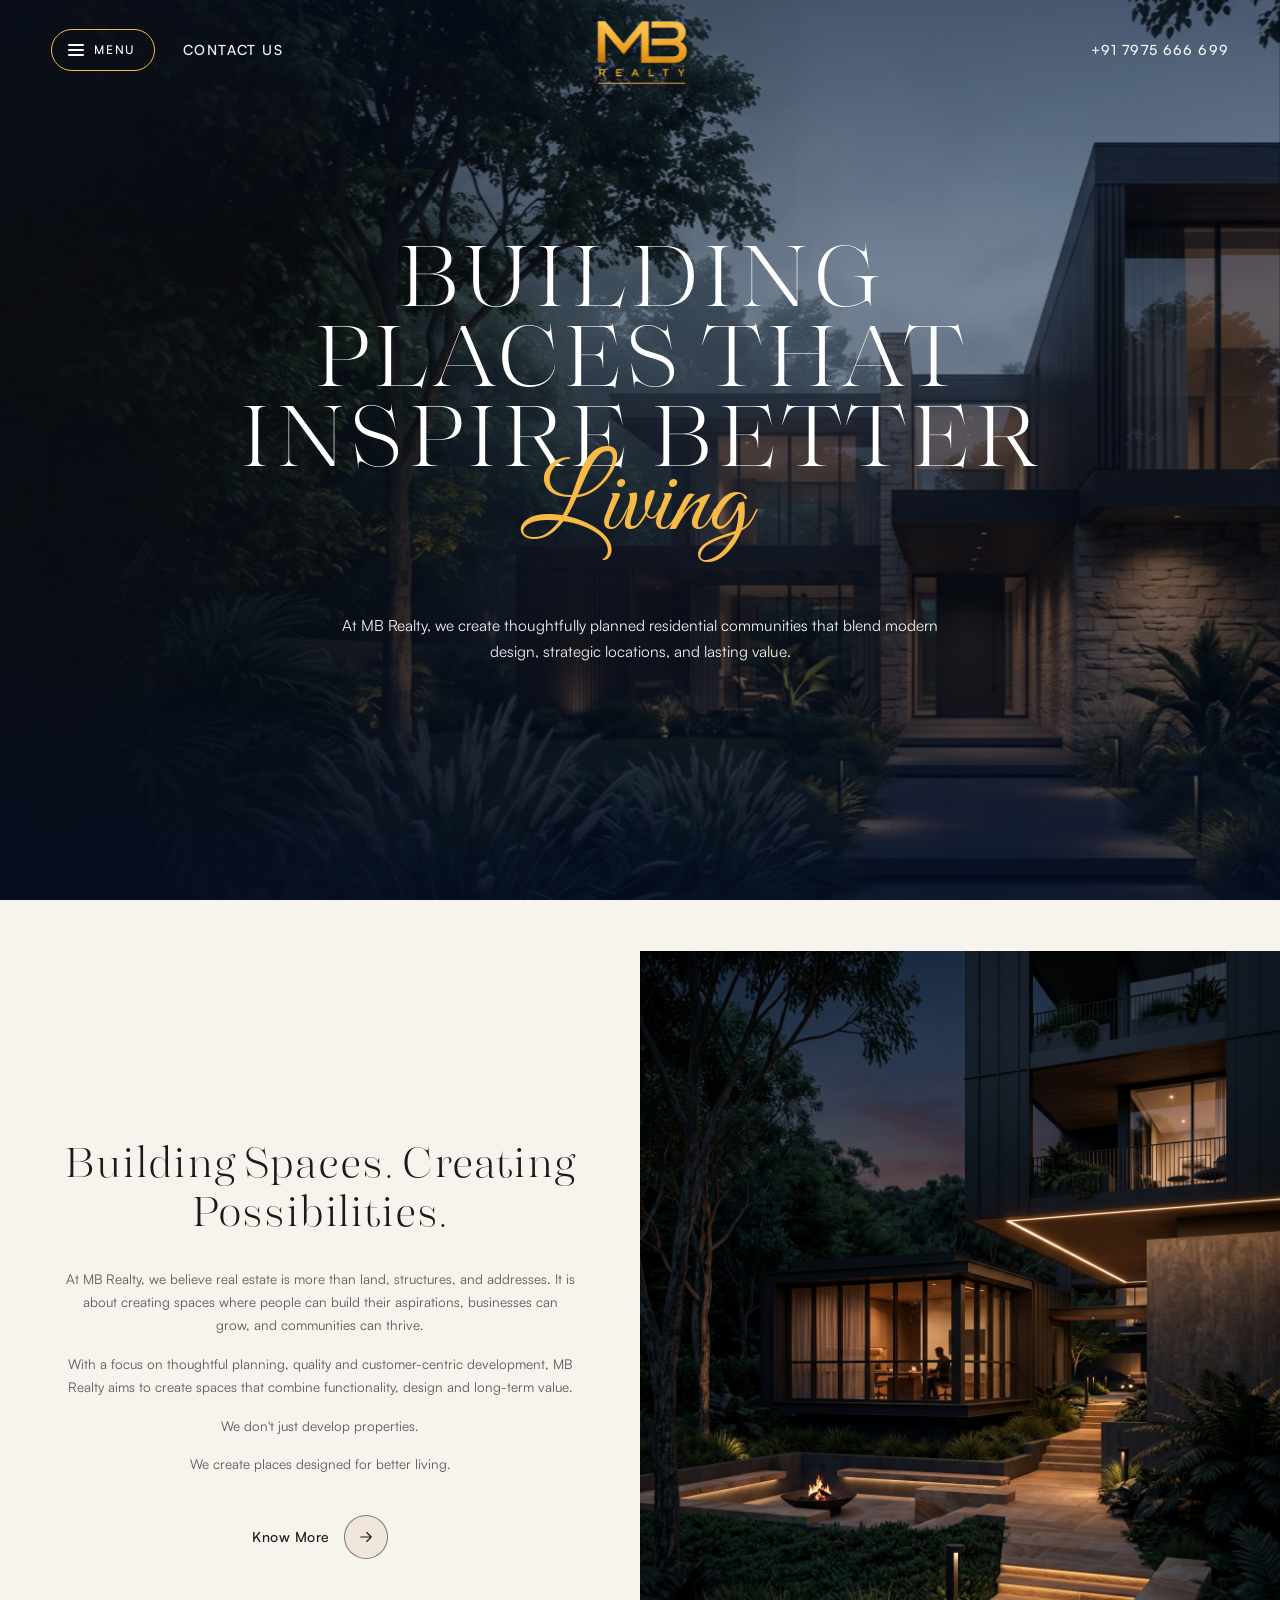
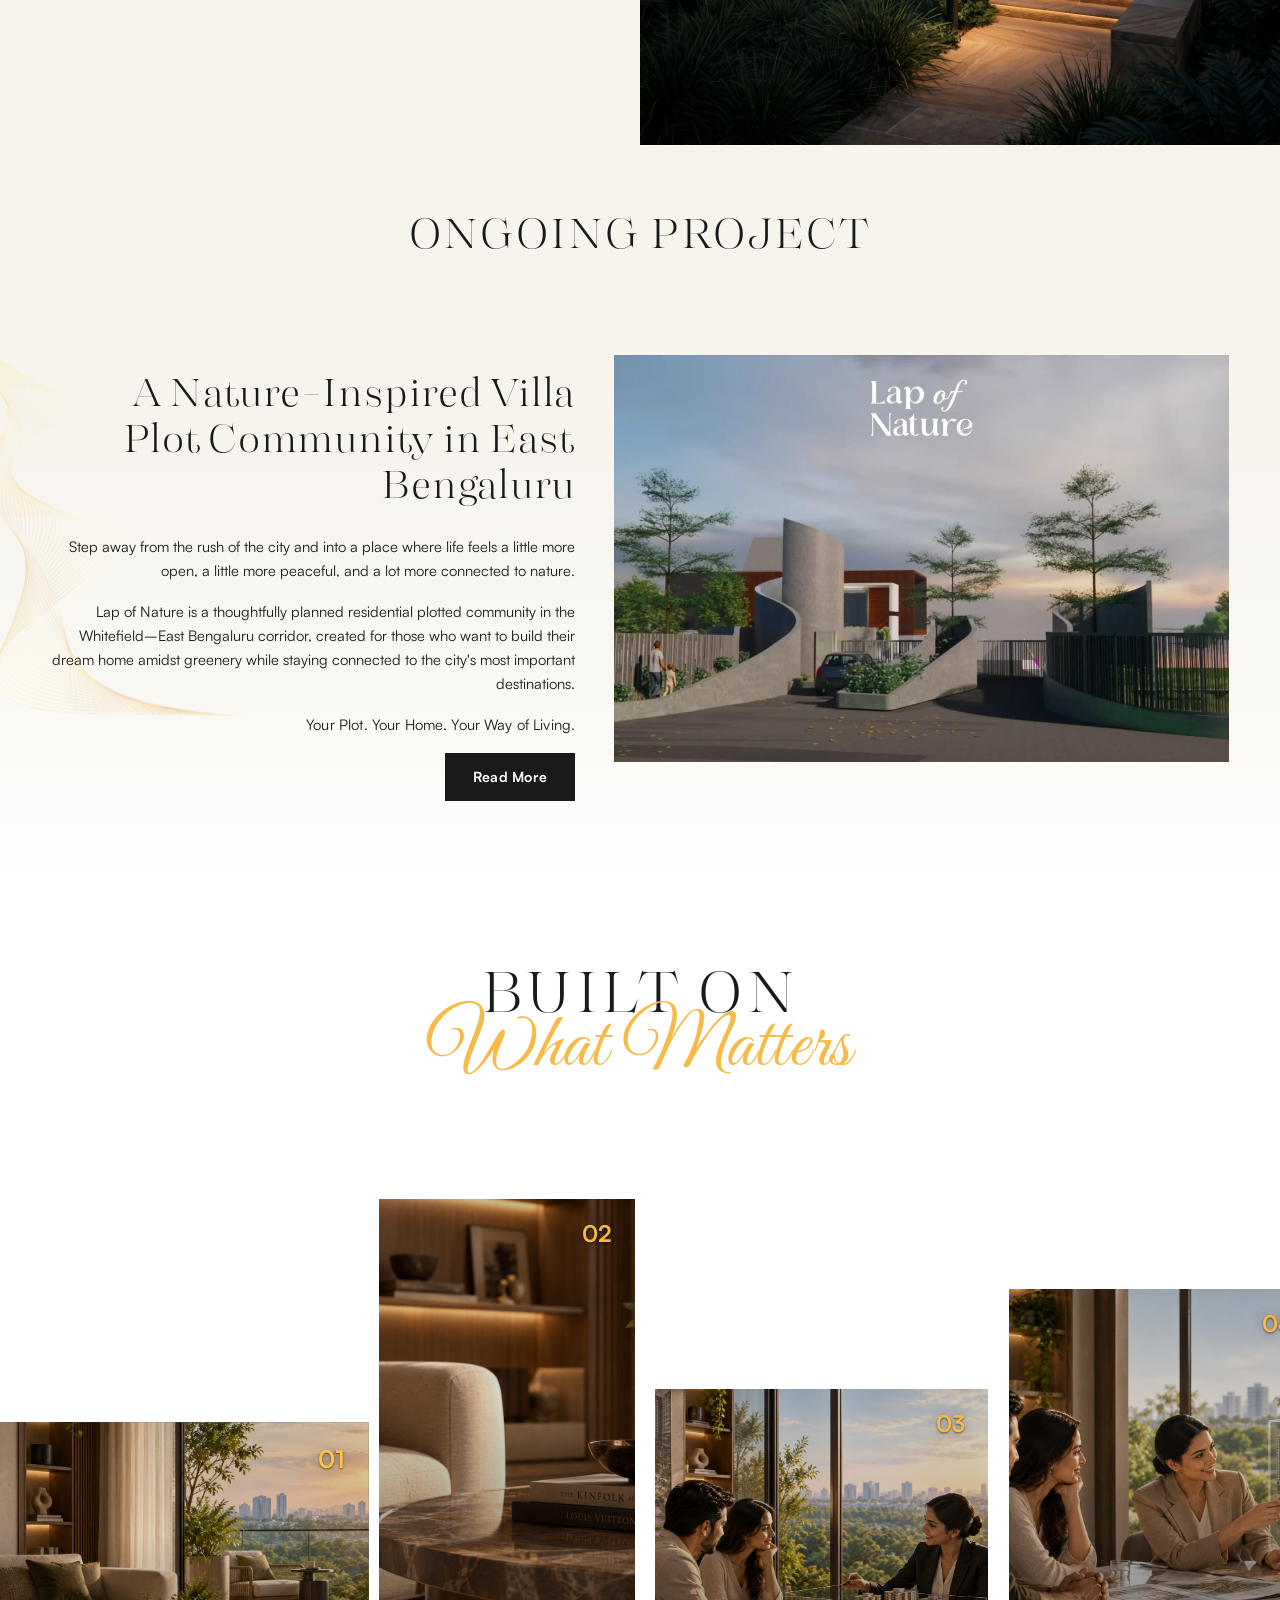
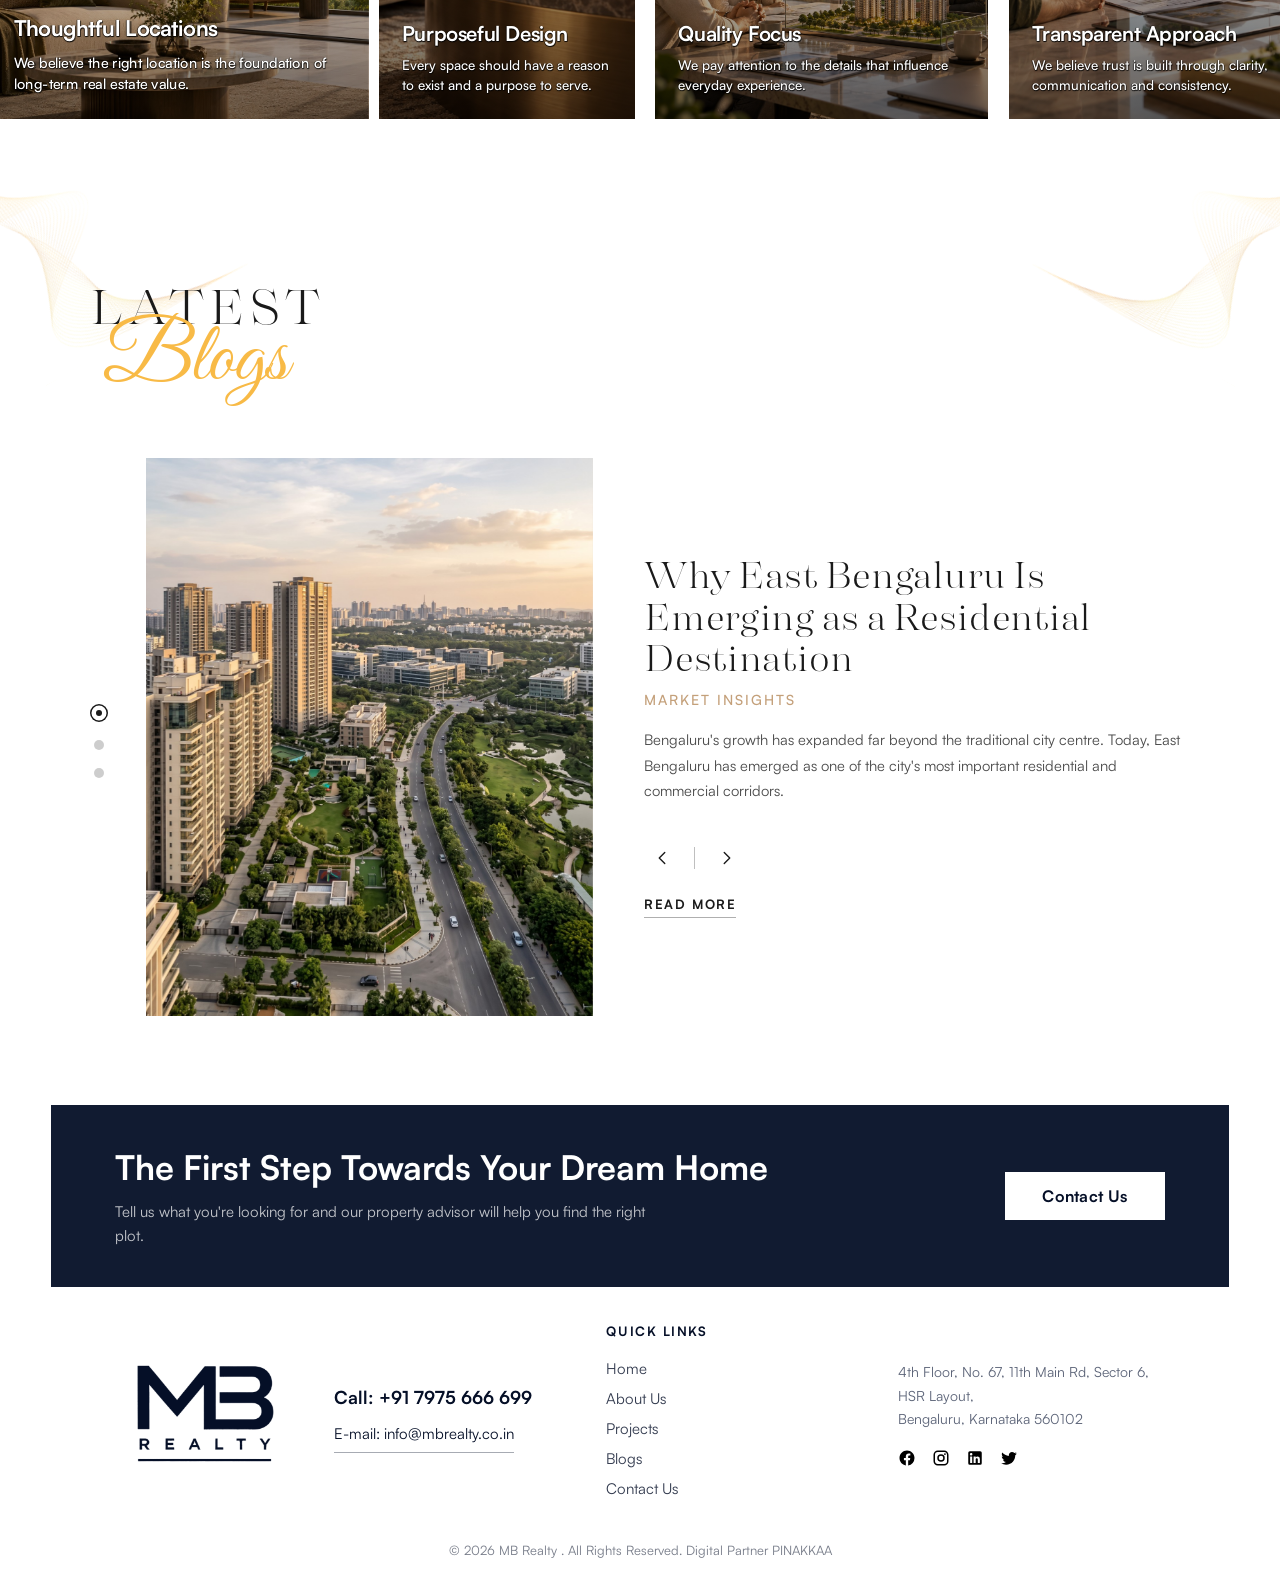
==== commit c5b7df06: "s" ====
--- a/index.html
+++ b/index.html
@@ -15,7 +15,16 @@
   <body>
     <header class="site-header">
       <div class="header-inner">
-        <a class="logo" href="#home" aria-label="MB Realty home">
+        <div class="header-left">
+          <button class="menu-toggle" type="button" aria-label="Open menu" aria-expanded="false">
+            <span class="menu-toggle-bars" aria-hidden="true">
+              <span></span><span></span><span></span>
+            </span>
+            <span class="menu-toggle-label">Menu</span>
+          </button>
+          <a class="header-contact" href="contact.html">Contact Us</a>
+        </div>
+        <a class="logo" href="index.html#home" aria-label="MB Realty home">
           <img
             class="logo-img"
             src="Home_asset/Matte%20Gold%201%202%20(2).svg"
@@ -24,17 +33,45 @@
             height="85"
           />
         </a>
-        <nav class="nav" aria-label="Primary">
-          <a href="index.html#home" class="is-active">Home</a>
-          <a href="about.html">About Us</a>
-          <a href="microsite.html">Projects</a>
-          <a href="blogs.html">Blogs</a>
-        </nav>
-        <a class="btn-contact" href="contact.html">Contact Us</a>
-        <button class="menu-toggle" type="button" aria-label="Open menu" aria-expanded="false">
-          <span></span><span></span><span></span>
-        </button>
+        <a class="header-phone" href="tel:+917975666699">+91 7975 666 699</a>
       </div>
+      <nav class="nav" aria-label="Primary">
+        <div class="nav-inner">
+          <div class="nav-links">
+            <a href="index.html#home" class="is-active">Home</a>
+            <a href="about.html">About Us</a>
+            <a href="microsite.html">Projects</a>
+            <a href="blogs.html">Blogs</a>
+            <a href="contact.html">Contact</a>
+          </div>
+          <div class="nav-bottom">
+            <div class="nav-meta">
+              <div class="nav-meta-item">
+                <span class="nav-meta-label">Contact Us</span>
+                <a href="mailto:info@mbrealty.co.in">Email</a>
+              </div>
+              <div class="nav-meta-item">
+                <span class="nav-meta-label">Call Us</span>
+                <a href="tel:+917975666699">+91 7975 666 699</a>
+              </div>
+              <div class="nav-meta-item">
+                <span class="nav-meta-label">Whatsapp</span>
+                <a href="https://wa.me/917975666699" target="_blank" rel="noopener noreferrer">+91 7975 666 699</a>
+              </div>
+              <div class="nav-meta-item">
+                <span class="nav-meta-label">Download</span>
+                <a href="microsite.html">Brochure</a>
+              </div>
+            </div>
+            <div class="nav-socials">
+              <a href="https://www.facebook.com/profile.php?id=61592722074059" target="_blank" rel="noopener noreferrer" aria-label="Facebook"><img src="assets/social-fb.svg" alt="" /></a>
+              <a href="https://www.instagram.com/mbrealty.co.in/" target="_blank" rel="noopener noreferrer" aria-label="Instagram"><img src="assets/social-ig.svg" alt="" /></a>
+              <a href="https://www.linkedin.com/company/143814037/" target="_blank" rel="noopener noreferrer" aria-label="LinkedIn"><img src="assets/social-li.svg" alt="" /></a>
+              <a href="https://x.com/mbrealtyblr" target="_blank" rel="noopener noreferrer" aria-label="X"><img src="assets/social-x.svg" alt="" /></a>
+            </div>
+          </div>
+        </div>
+      </nav>
     </header>
 
     <main>
--- a/css/styles.css
+++ b/css/styles.css
@@ -97,7 +97,7 @@
   --font: "Satoshi", "Segoe UI", sans-serif;
   --page: 1440px;
   --pad: clamp(20px, 5vw, 80px);
-  --header-h: 121px;
+  --header-h: 78px;
 }
 
 /* Breakpoints
@@ -209,50 +209,65 @@
   right: 0;
   z-index: 40;
   background: transparent;
+  backdrop-filter: none;
+  -webkit-backdrop-filter: none;
+  border-bottom: 0;
   transform: none;
   opacity: 1;
   visibility: visible;
   pointer-events: auto;
   transition:
-    transform 0.35s cubic-bezier(0.22, 1, 0.36, 1),
-    opacity 0.3s ease,
-    visibility 0.3s ease;
-}
-
-.site-header.is-hidden {
-  transform: translateY(-100%);
-  opacity: 0;
-  visibility: hidden;
-  pointer-events: none;
+    background 0.35s ease,
+    border-color 0.35s ease;
+}
+
+.site-header.is-scrolled {
+  background: transparent;
+  border-bottom-color: transparent;
+}
+
+body.nav-open {
+  overflow: hidden;
 }
 
 .site-header.nav-open {
-  transform: none;
-  opacity: 1;
-  visibility: visible;
-  pointer-events: auto;
+  z-index: 70;
+  background: transparent;
 }
 
 .header-inner {
+  position: relative;
   width: min(100%, var(--page));
   margin: 0 auto;
-  min-height: 96px;
+  min-height: 78px;
   display: grid;
-  grid-template-columns: auto 1fr auto;
+  grid-template-columns: 1fr auto 1fr;
   align-items: center;
-  gap: clamp(16px, 2vw, 40px);
-  padding: 18px var(--pad);
+  gap: clamp(12px, 2vw, 24px);
+  padding: 14px var(--pad);
+}
+
+.header-left {
+  display: flex;
+  align-items: center;
+  gap: clamp(16px, 2.2vw, 28px);
+  justify-self: start;
+  z-index: 2;
 }
 
 .logo {
   display: flex;
   align-items: center;
+  justify-self: center;
+  grid-column: 2;
   line-height: 1;
+  z-index: 2;
 }
 
 .logo-img {
-  width: 140px;
-  height: 85px;
+  width: clamp(96px, 10vw, 128px);
+  height: auto;
+  max-height: 72px;
   object-fit: contain;
   display: block;
 }
@@ -275,61 +290,284 @@
   padding-bottom: 4px;
 }
 
+.header-phone {
+  grid-column: 3;
+  justify-self: end;
+  z-index: 2;
+  font-size: clamp(12px, 1.15vw, 14px);
+  font-weight: 500;
+  letter-spacing: 0.08em;
+  text-transform: uppercase;
+  color: rgba(255, 255, 255, 0.96);
+  white-space: nowrap;
+  transition: color 0.25s ease;
+}
+
+.header-phone:hover {
+  color: #f8ba46;
+}
+
+.header-contact {
+  font-size: clamp(12px, 1.15vw, 14px);
+  font-weight: 500;
+  letter-spacing: 0.1em;
+  text-transform: uppercase;
+  color: rgba(255, 255, 255, 0.96);
+  white-space: nowrap;
+  transition: color 0.25s ease;
+}
+
+.header-contact:hover,
+.header-contact.is-active {
+  color: #f8ba46;
+}
+
 .nav {
   display: flex;
-  justify-content: center;
-  gap: clamp(22px, 3vw, 40px);
-}
-.nav a {
+  position: fixed;
+  top: 0;
+  left: 0;
+  bottom: 0;
+  width: 50%;
+  max-width: none;
+  height: 100%;
+  min-height: 100svh;
+  min-height: 100dvh;
+  z-index: 50;
+  box-sizing: border-box;
+  background: #141414;
+  color: #f3efe6;
+  flex-direction: column;
+  justify-content: stretch;
+  align-items: stretch;
+  padding: 0;
+  border-top: 0;
+  box-shadow: 12px 0 40px rgba(0, 0, 0, 0.28);
+  overflow: hidden;
+  transform: translateX(-105%);
+  visibility: hidden;
+  pointer-events: none;
+  transition:
+    transform 0.5s cubic-bezier(0.22, 1, 0.36, 1),
+    visibility 0.5s cubic-bezier(0.22, 1, 0.36, 1);
+}
+
+.site-header.nav-open .nav {
+  transform: translateX(0);
+  visibility: visible;
+  pointer-events: auto;
+}
+
+.nav-inner {
+  --nav-inset: var(--pad);
+  display: flex;
+  flex-direction: column;
+  justify-content: flex-start;
+  gap: 0;
+  width: 100%;
+  height: 100%;
+  min-height: 0;
+  margin: 0;
+  padding:
+    clamp(88px, 11vh, 112px)
+    clamp(24px, 3vw, 40px)
+    clamp(20px, 3vh, 32px)
+    var(--nav-inset);
+  box-sizing: border-box;
+  overflow: hidden;
+}
+
+.nav-links {
+  display: flex;
+  flex-direction: column;
+  align-items: flex-start;
+  gap: clamp(4px, 1vh, 10px);
+  margin-top: clamp(12px, 2.5vh, 28px);
+  width: 100%;
+  max-width: none;
+  flex: 1 1 auto;
+  min-height: 0;
+  justify-content: flex-start;
+}
+
+.nav-links a {
   position: relative;
-  font-size: 15px;
+  display: block;
+  width: auto;
+  margin: 0;
+  padding: 0;
+  border: 0;
+  font-family: "Morison", "Times New Roman", serif;
+  font-size: clamp(22px, 2.6vw, 36px);
+  font-weight: 300;
+  line-height: 1.2;
+  letter-spacing: 0.06em;
+  text-transform: uppercase;
+  text-align: left;
+  color: #f3efe6;
+  opacity: 0;
+  transform: translateX(-18px);
+  transition:
+    opacity 0.45s cubic-bezier(0.22, 1, 0.36, 1),
+    transform 0.45s cubic-bezier(0.22, 1, 0.36, 1),
+    color 0.25s ease;
+}
+
+.site-header.nav-open .nav-links a {
+  opacity: 1;
+  transform: translateX(0);
+}
+
+.site-header.nav-open .nav-links a:nth-child(1) {
+  transition-delay: 0.1s;
+}
+.site-header.nav-open .nav-links a:nth-child(2) {
+  transition-delay: 0.16s;
+}
+.site-header.nav-open .nav-links a:nth-child(3) {
+  transition-delay: 0.22s;
+}
+.site-header.nav-open .nav-links a:nth-child(4) {
+  transition-delay: 0.28s;
+}
+.site-header.nav-open .nav-links a:nth-child(5) {
+  transition-delay: 0.34s;
+}
+
+.nav-links a:hover,
+.nav-links a.is-active {
+  color: #f8ba46;
+}
+
+.nav-links a::after {
+  display: none;
+}
+
+.nav-bottom {
+  margin-top: auto;
+  display: flex;
+  flex-direction: row;
+  align-items: flex-end;
+  justify-content: space-between;
+  gap: clamp(16px, 2vw, 28px);
+  width: 100%;
+  flex: 0 0 auto;
+  padding-top: clamp(20px, 3vh, 36px);
+}
+
+.nav-meta {
+  display: flex;
+  flex-direction: column;
+  align-items: flex-start;
+  gap: clamp(12px, 1.8vh, 18px);
+  width: auto;
+  max-width: calc(100% - 96px);
+  flex: 1 1 auto;
+  opacity: 0;
+  transform: translateY(12px);
+  transition:
+    opacity 0.45s cubic-bezier(0.22, 1, 0.36, 1) 0.28s,
+    transform 0.45s cubic-bezier(0.22, 1, 0.36, 1) 0.28s;
+}
+
+.site-header.nav-open .nav-meta {
+  opacity: 1;
+  transform: none;
+}
+
+.nav-meta-item {
+  display: flex;
+  flex-direction: column;
+  align-items: flex-start;
+  justify-content: flex-start;
+  gap: 5px;
+  width: auto;
+  min-width: 0;
+}
+
+.nav-meta-label {
+  display: block;
+  font-family: var(--font);
+  font-size: 12px;
+  font-weight: 400;
+  letter-spacing: 0.01em;
+  line-height: 1.3;
+  text-align: left;
+  color: rgba(243, 239, 230, 0.62);
+}
+
+.nav-meta-item a {
+  display: inline-block;
+  width: fit-content;
+  max-width: 100%;
+  font-family: var(--font);
+  font-size: 13px;
   font-weight: 500;
-  color: rgba(255, 255, 255, 0.92);
-  padding-bottom: 8px;
-
-  transition: color 0.4s cubic-bezier(0.22, 1, 0.36, 1);
-}
-
-/* Dot */
-.nav a::after {
-  content: "";
-  position: absolute;
-  left: 50%;
-  bottom: 0;
-
-  width: 5px;
-  height: 5px;
-  border-radius: 50%;
-
-  background: #d6b36a;
-
-  transform: translateX(-50%) scale(0);
+  letter-spacing: 0.08em;
+  line-height: 1.35;
+  text-transform: uppercase;
+  text-align: left;
+  color: #f3efe6;
+  border-bottom: 1px solid rgba(243, 239, 230, 0.9);
+  padding-bottom: 2px;
+  white-space: nowrap;
+  transition: color 0.25s ease, border-color 0.25s ease;
+}
+
+.nav-meta-item a:hover {
+  color: #f8ba46;
+  border-bottom-color: #f8ba46;
+}
+
+.nav-socials {
+  display: flex;
+  align-items: center;
+  justify-content: flex-end;
+  gap: 20px;
+  flex: 0 0 auto;
+  margin-left: auto;
   opacity: 0;
-
+  transform: translateY(10px);
   transition:
-    transform 0.4s cubic-bezier(0.22, 1, 0.36, 1),
-    opacity 0.3s ease;
-}
-
-/* Hover */
-.nav a:hover {
-  color: #d6b36a;
-}
-
-.nav a:hover::after {
-  transform: translateX(-50%) scale(1);
+    opacity 0.45s cubic-bezier(0.22, 1, 0.36, 1) 0.36s,
+    transform 0.45s cubic-bezier(0.22, 1, 0.36, 1) 0.36s;
+}
+
+.site-header.nav-open .nav-socials {
   opacity: 1;
-}
-
-/* Active */
-.nav a.is-active {
-  color: #d6b36a;
-}
-
-.nav a.is-active::after {
-  transform: translateX(-50%) scale(1);
+  transform: none;
+}
+
+.nav-socials a {
+  display: inline-flex;
+  width: 22px;
+  height: 22px;
+  opacity: 0.9;
+  transition:
+    opacity 0.25s ease,
+    transform 0.25s ease;
+}
+
+.nav-socials a:hover {
   opacity: 1;
-}
+  transform: translateY(-2px);
+}
+
+.nav-socials img {
+  width: 100%;
+  height: 100%;
+  object-fit: contain;
+  filter: brightness(0) invert(1);
+  transition: filter 0.25s ease;
+}
+
+.nav-socials a:hover img {
+  filter:
+    brightness(0) invert(1)
+    drop-shadow(0 0 5px rgba(248, 186, 70, 0.95))
+    drop-shadow(0 0 12px rgba(248, 186, 70, 0.55));
+}
+
 .btn-contact,
 .btn-light,
 .btn-dark {
@@ -391,7 +629,6 @@
 .btn-light:hover {
   color: var(--white);
   transform: translateY(-2px);
-  /* border: 0.12px solid #ffffff91; */
 }
 
 .btn-dark:hover {
@@ -408,32 +645,43 @@
 }
 
 .menu-toggle {
-  display: none;
+  display: inline-flex;
   position: relative;
-  width: 48px;
-  height: 48px;
-  flex-direction: column;
+  align-items: center;
   justify-content: center;
-  align-items: center;
-  gap: 0;
-  padding: 0;
+  gap: 10px;
+  min-height: 42px;
+  padding: 0 18px 0 16px;
   background: transparent;
-  border: 0;
+  border: 1px solid #f8ba46;
+  border-radius: 999px;
   box-shadow: none;
   cursor: pointer;
-}
-
-.menu-toggle span {
+  color: #fff;
+  z-index: 80;
+  transition:
+    background 0.25s ease,
+    border-color 0.25s ease,
+    color 0.25s ease;
+}
+
+.menu-toggle-bars {
+  position: relative;
+  width: 16px;
+  height: 12px;
+  flex-shrink: 0;
+}
+
+.menu-toggle-bars span {
   display: block;
   position: absolute;
-  left: 50%;
+  left: 0;
   top: 50%;
-  width: 24px;
-  height: 2.5px;
-  margin-left: -12px;
-  margin-top: -1.25px;
+  width: 16px;
+  height: 1.5px;
+  margin-top: -0.75px;
   border-radius: 2px;
-  background: var(--white);
+  background: #fff;
   transform-origin: center;
   transition:
     transform 0.35s cubic-bezier(0.22, 1, 0.36, 1),
@@ -441,46 +689,68 @@
     background 0.25s ease;
 }
 
-.menu-toggle span:nth-child(1) {
-  transform: translateY(-7px);
-}
-
-.menu-toggle span:nth-child(2) {
+.menu-toggle-bars span:nth-child(1) {
+  transform: translateY(-5px);
+}
+
+.menu-toggle-bars span:nth-child(2) {
   transform: translateY(0);
 }
 
-.menu-toggle span:nth-child(3) {
-  transform: translateY(7px);
+.menu-toggle-bars span:nth-child(3) {
+  transform: translateY(5px);
+}
+
+.menu-toggle-label {
+  font-size: 12px;
+  font-weight: 500;
+  letter-spacing: 0.14em;
+  text-transform: uppercase;
+  line-height: 1;
 }
 
 .menu-toggle:hover {
-  background: transparent;
+  background: rgba(248, 186, 70, 0.12);
   box-shadow: none;
 }
 
 .site-header.nav-open .menu-toggle {
   background: transparent;
-  border: 0;
-}
-
-.site-header.nav-open .menu-toggle span {
-  background: #1a1a1a;
-  width: 26px;
-  margin-left: -13px;
-  height: 2.5px;
-}
-
-.site-header.nav-open .menu-toggle span:nth-child(1) {
+  border-color: #f8ba46;
+  color: #fff;
+}
+
+.site-header.nav-open .menu-toggle-bars span {
+  background: #fff;
+}
+
+.site-header.nav-open .menu-toggle-bars span:nth-child(1) {
   transform: rotate(45deg);
 }
 
-.site-header.nav-open .menu-toggle span:nth-child(2) {
+.site-header.nav-open .menu-toggle-bars span:nth-child(2) {
   opacity: 0;
   transform: scaleX(0);
 }
 
-.site-header.nav-open .menu-toggle span:nth-child(3) {
+.site-header.nav-open .menu-toggle-bars span:nth-child(3) {
   transform: rotate(-45deg);
+}
+
+.site-header.nav-open .menu-toggle-label {
+  color: #fff;
+}
+
+.site-header.nav-open .header-left {
+  position: relative;
+  z-index: 80;
+}
+
+.site-header.nav-open .logo,
+.site-header.nav-open .header-contact,
+.site-header.nav-open .header-phone {
+  opacity: 0;
+  pointer-events: none;
 }
 
 /* Hero — full-width banner; image extends under transparent header */
@@ -1076,32 +1346,21 @@
   }
 }
 
-/* Contact page — dark header on cream */
-.contact-page .nav a {
-  color: rgba(26, 26, 26, 0.88);
-}
-
-.contact-page .nav a:hover,
-.contact-page .nav a.is-active {
-  color: #1a1a1a;
-}
-
-.contact-page .menu-toggle span {
-  background: #1a1a1a;
-}
-
-.contact-page .btn-contact {
-  background: #1a1a1a;
-  color: #fff;
-}
-
-.contact-page .btn-contact:hover {
-  color: #1a1a1a;
-}
-
-.contact-page .btn-contact::before {
+/* Contact page — keep dark translucent bar on cream */
+.contact-page .header-contact,
+.contact-page .header-phone,
+.contact-page .menu-toggle-label {
+  color: rgba(255, 255, 255, 0.96);
+}
+
+.contact-page .menu-toggle-bars span {
   background: #fff;
-  border-color: rgba(26, 26, 26, 0.2);
+}
+
+.contact-page .header-contact:hover,
+.contact-page .header-contact.is-active,
+.contact-page .header-phone:hover {
+  color: #f8ba46;
 }
 
 /* Contact — full-width Get In Touch */
@@ -4285,160 +4544,85 @@
 }
 
 @media (max-width: 767px) {
-  .menu-toggle {
-    display: flex;
-    position: fixed;
-    top: 12px;
-    right: max(12px, env(safe-area-inset-right, 0px));
-    z-index: 80;
-  }
-
   body.nav-open {
     overflow: hidden;
     touch-action: none;
   }
 
-  .site-header.nav-open {
-    z-index: 70;
-    background: transparent;
-  }
-
-  .site-header.nav-open .logo {
-    position: relative;
-    z-index: 80;
+  .header-inner {
+    min-height: 68px;
+    padding: 10px max(16px, env(safe-area-inset-right, 0px)) 10px max(16px, env(safe-area-inset-left, 0px));
+  }
+
+  .header-contact {
+    display: none;
+  }
+
+  .header-phone {
+    font-size: 11px;
+    letter-spacing: 0.04em;
+  }
+
+  .menu-toggle {
+    min-height: 38px;
+    padding: 0 14px 0 12px;
+    gap: 8px;
+  }
+
+  .menu-toggle-label {
+    font-size: 11px;
+  }
+
+  .logo-img {
+    width: 88px;
+    max-height: 52px;
   }
 
   .nav {
-    display: flex;
-    position: fixed;
-    inset: 0;
-    width: 100%;
-    height: 100%;
-    min-height: 100svh;
-    min-height: 100dvh;
-    z-index: 50;
-    box-sizing: border-box;
-    background: #f7f4ee;
-    flex-direction: column;
-    justify-content: center;
-    align-items: stretch;
-    gap: 0;
-    padding: clamp(120px, 22vh, 160px) clamp(24px, 6vw, 40px) clamp(100px, 18vh, 140px);
-    border-top: 0;
-    box-shadow: none;
-    overflow-y: auto;
-    -webkit-overflow-scrolling: touch;
-    transform: translateX(100%);
-    visibility: hidden;
-    pointer-events: none;
-    transition:
-      transform 0.5s cubic-bezier(0.22, 1, 0.36, 1),
-      visibility 0.5s cubic-bezier(0.22, 1, 0.36, 1);
-  }
-
-  .site-header.nav-open .nav {
-    transform: translateX(0);
-    visibility: visible;
-    pointer-events: auto;
-  }
-
-  .nav a {
-    color: #1a1a1a;
-    width: 100%;
-    padding: clamp(16px, 3.5vh, 22px) 0;
-    font-size: clamp(18px, 5vw, 22px);
-    font-weight: 500;
-    text-align: left;
-    border-bottom: 1px solid rgba(26, 26, 26, 0.08);
-    opacity: 0;
-    transform: translateX(28px);
-    transition:
-      opacity 0.4s cubic-bezier(0.22, 1, 0.36, 1),
-      transform 0.45s cubic-bezier(0.22, 1, 0.36, 1),
-      color 0.25s ease;
-  }
-
-  .nav a:last-child {
-    border-bottom: 0;
-  }
-
-  .site-header.nav-open .nav a {
-    opacity: 1;
-    transform: translateX(0);
-  }
-
-  .site-header.nav-open .nav a:nth-child(1) {
-    transition-delay: 0.12s;
-  }
-
-  .site-header.nav-open .nav a:nth-child(2) {
-    transition-delay: 0.18s;
-  }
-
-  .site-header.nav-open .nav a:nth-child(3) {
-    transition-delay: 0.24s;
-  }
-
-  .site-header.nav-open .nav a:nth-child(4) {
-    transition-delay: 0.3s;
-  }
-
-  .site-header.nav-open .nav a:nth-child(5) {
-    transition-delay: 0.36s;
-  }
-
-  .nav a.is-active,
-  .nav a:hover {
-    color: #050f27;
-  }
-
-  .nav a.is-active::after {
-    background: #f8ba46;
-  }
-
-  .btn-contact {
-    display: inline-flex;
-    position: fixed;
-    left: clamp(24px, 6vw, 40px);
-    right: clamp(24px, 6vw, 40px);
-    top: auto;
-    bottom: max(28px, env(safe-area-inset-bottom, 0px));
-    z-index: 55;
-    width: auto;
-    min-height: 52px;
-    justify-content: center;
-    background: #1a1a1a;
-    color: #fff;
-    transform: translateX(100%);
-    opacity: 0;
-    pointer-events: none;
-    transition:
-      transform 0.5s cubic-bezier(0.22, 1, 0.36, 1),
-      opacity 0.35s ease;
-  }
-
-  .site-header.nav-open .btn-contact {
-    transform: translateX(0);
-    opacity: 1;
-    pointer-events: auto;
-    transition-delay: 0.18s;
-  }
-
-  .site-header.nav-open .btn-contact::before {
-    background: #f8ba46;
-    border-color: transparent;
-  }
-
-  .site-header.nav-open .btn-contact:hover {
-    color: #1a1a1a;
-  }
-
-  .site-header.nav-open .menu-toggle span {
-    background: #1a1a1a;
-  }
-
-  .header-inner {
-    grid-template-columns: 1fr auto;
+    width: 50%;
+    min-width: 280px;
+    overflow: hidden;
+  }
+
+  .nav-inner {
+    --nav-inset: max(16px, env(safe-area-inset-left, 0px));
+    padding:
+      clamp(80px, 12vh, 100px)
+      clamp(16px, 3vw, 24px)
+      clamp(16px, 2.5vh, 24px)
+      var(--nav-inset);
+    overflow: hidden;
+  }
+
+  .nav-links {
+    max-width: none;
+    gap: clamp(4px, 1vh, 8px);
+  }
+
+  .nav-links a {
+    font-size: clamp(18px, 4.8vw, 26px);
+  }
+
+  .nav-bottom {
+    flex-direction: row;
+    align-items: flex-end;
+    justify-content: space-between;
+    gap: 12px;
+    padding-top: 16px;
+  }
+
+  .nav-meta {
+    gap: 12px;
+    max-width: calc(100% - 84px);
+  }
+
+  .nav-meta-item a {
+    font-size: 11px;
+  }
+
+  .nav-socials {
+    margin-left: auto;
+    justify-content: flex-end;
   }
 
   .hero,
@@ -4708,21 +4892,13 @@
 
   .header-inner {
     gap: 12px;
-    min-height: 80px;
+    min-height: 72px;
     padding: 12px var(--pad);
   }
 
   .logo-img {
     width: 110px;
     height: auto;
-  }
-
-  .nav {
-    gap: clamp(12px, 1.8vw, 24px);
-  }
-
-  .nav a {
-    font-size: 14px;
   }
 
   .belief-frame {
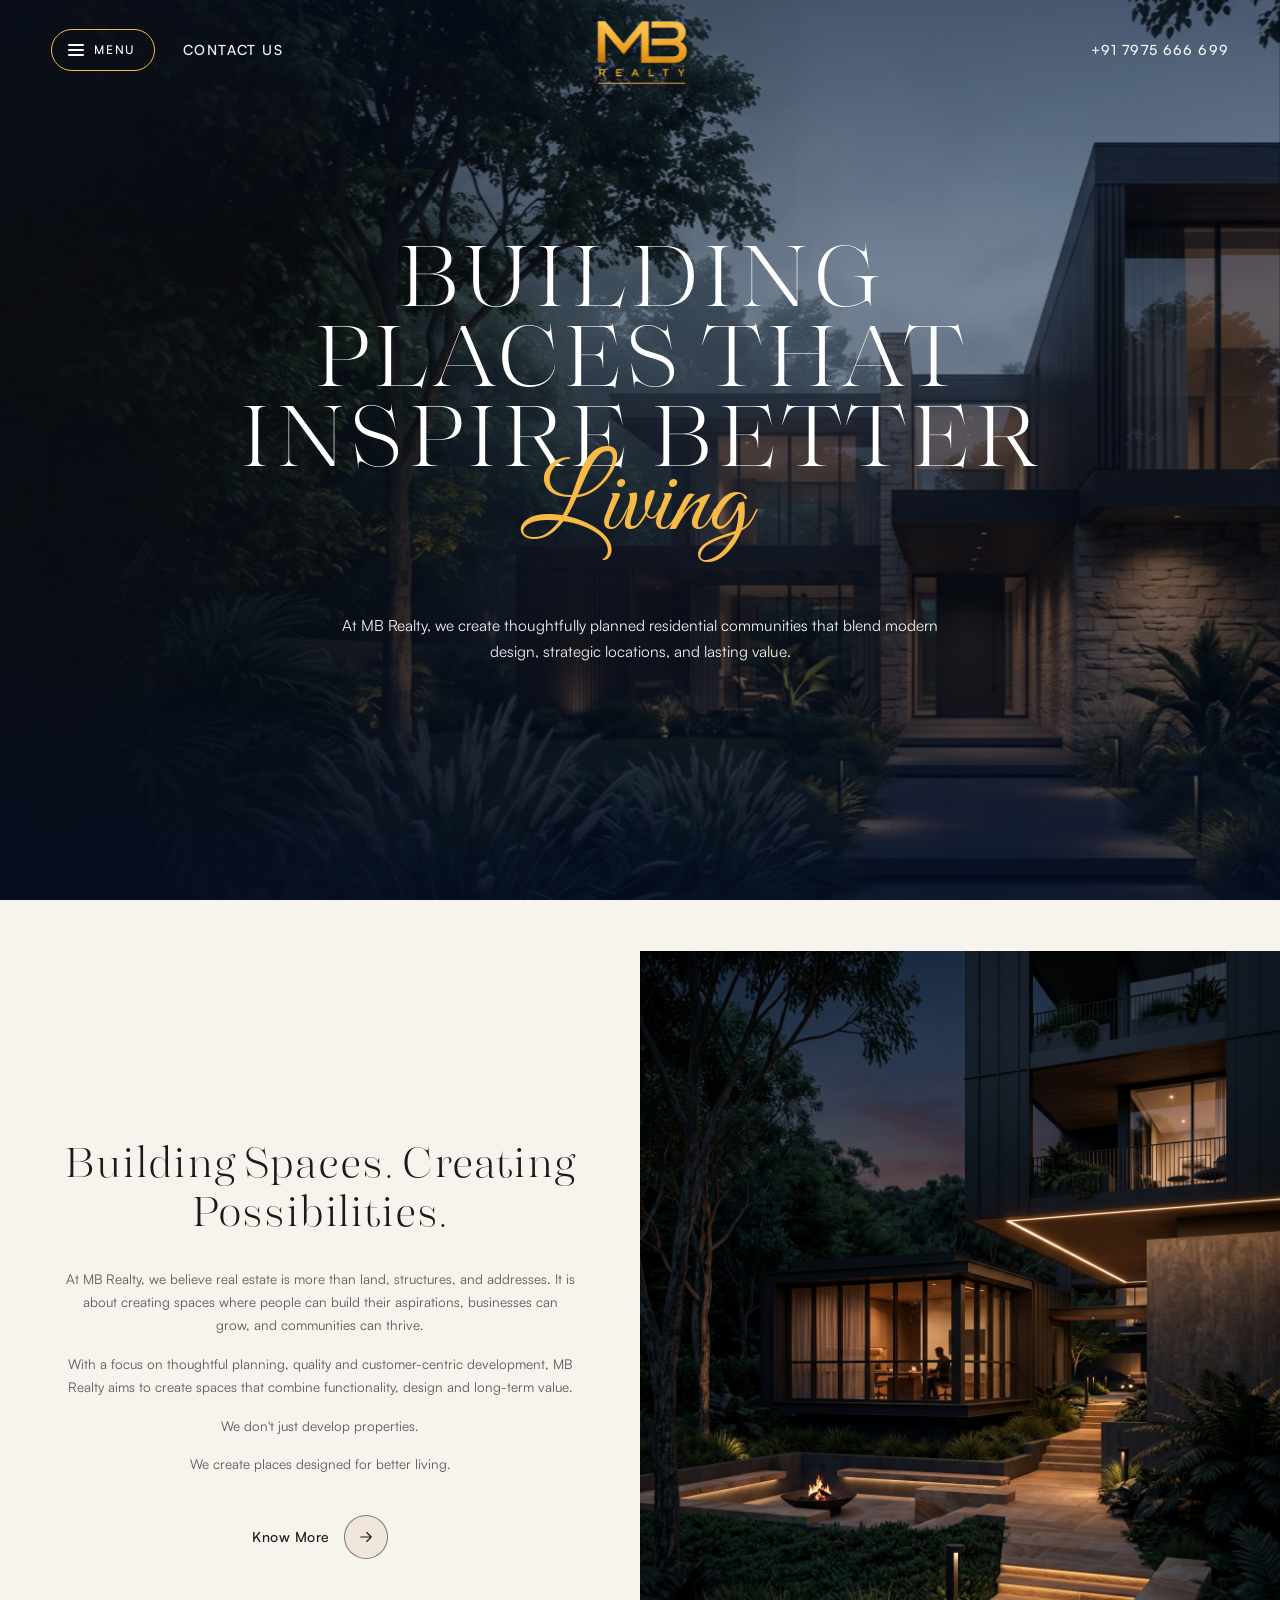
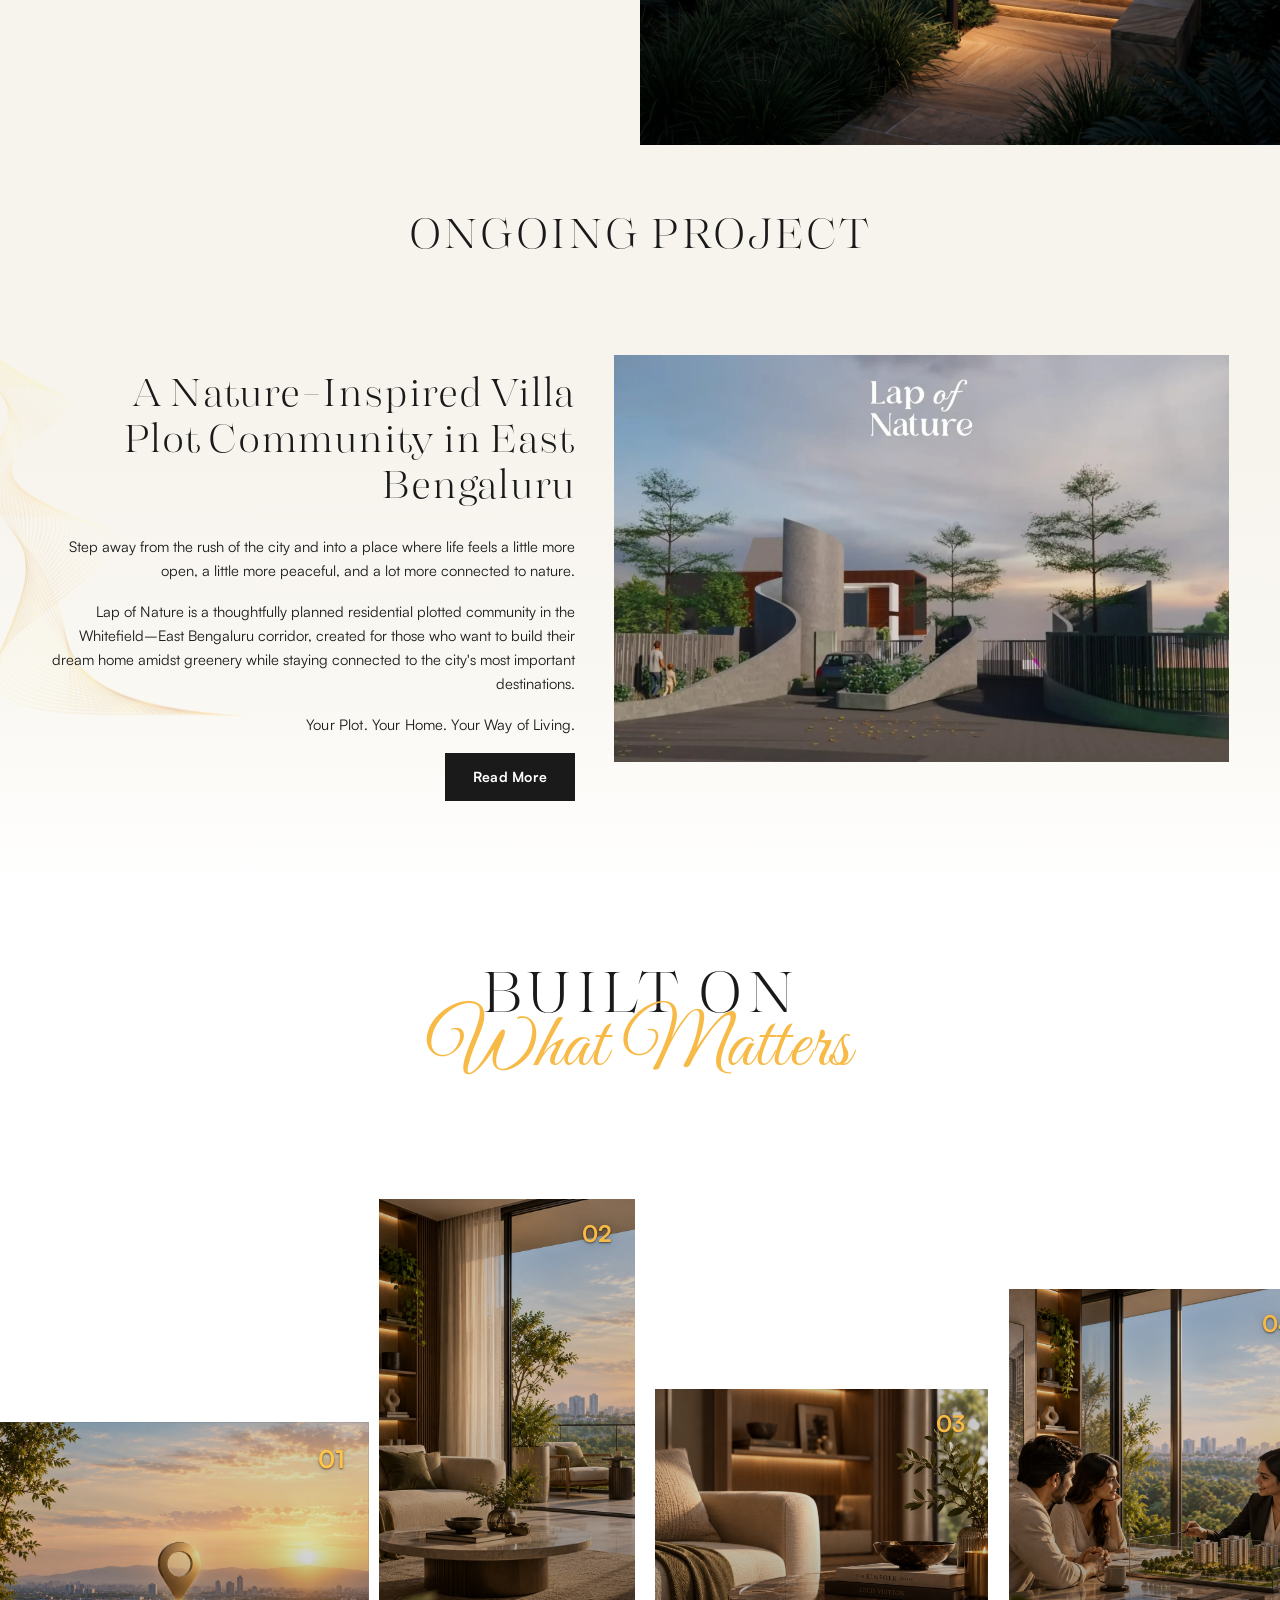
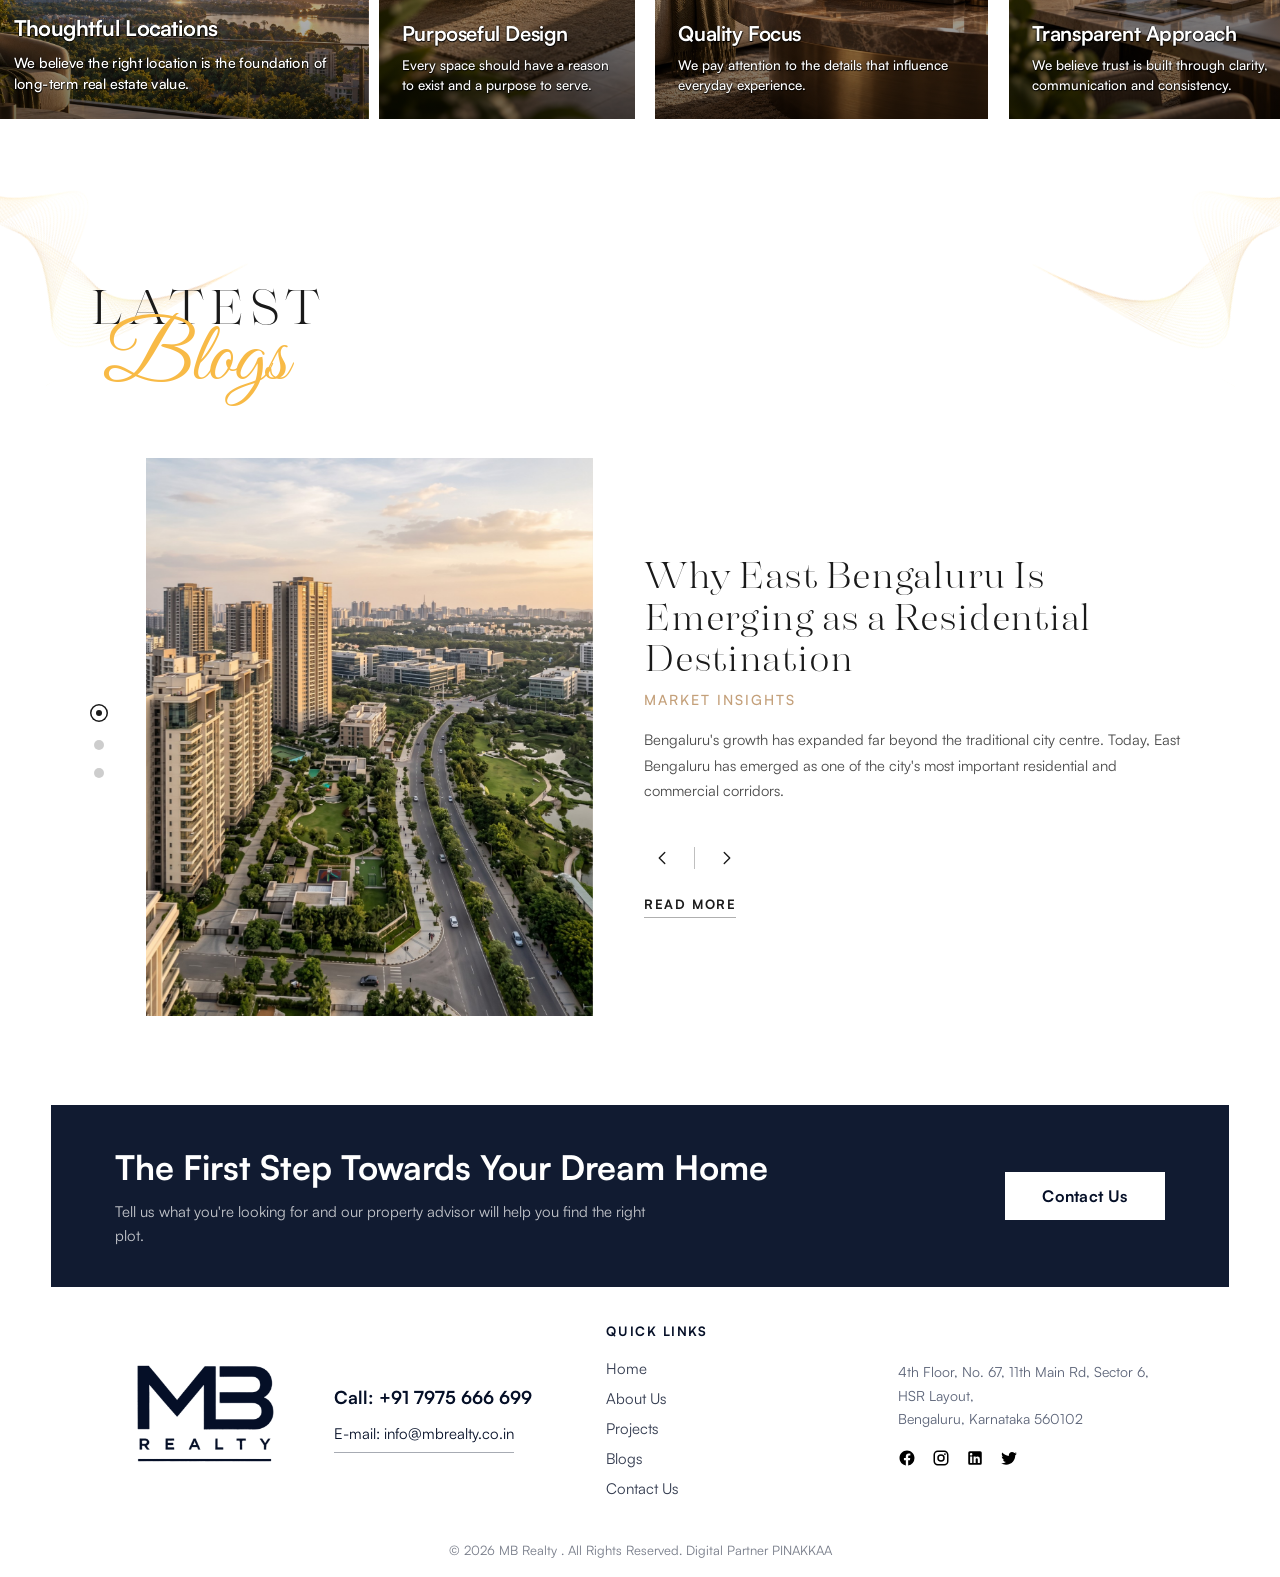
==== commit 3f8db79f: "s" ====
--- a/index.html
+++ b/index.html
@@ -228,7 +228,7 @@
             <div class="spaces-track">
               <article class="spaces-card spaces-card--1" data-spaces-index="0">
                 <div class="spaces-card-media">
-                  <img src="assets/images_for_mb/New_images/image_container_1.jpeg" alt="" width="640" height="400" />
+                  <img src="container_images/WhatsApp%20Image%202026-09-12%20at%2012.11.59%20PM%20(1).jpeg" alt="" width="640" height="400" />
                 </div>
                 <span>01</span>
                 <div class="spaces-card-body">
@@ -240,7 +240,7 @@
               </article>
               <article class="spaces-card spaces-card--2" data-spaces-index="1">
                 <div class="spaces-card-media">
-                  <img src="assets/images_for_mb/New_images/image_container_2.jpeg" alt="" width="640" height="400" />
+                  <img src="container_images/WhatsApp%20Image%202026-09-12%20at%2012.11.59%20PM%20(2).jpeg" alt="" width="640" height="400" />
                 </div>
                 <span>02</span>
                 <div class="spaces-card-body">
@@ -252,7 +252,7 @@
               </article>
               <article class="spaces-card spaces-card--3" data-spaces-index="2">
                 <div class="spaces-card-media">
-                  <img src="assets/images_for_mb/New_images/image_container_3.jpeg" alt="" width="640" height="400" />
+                  <img src="container_images/WhatsApp%20Image%202026-09-12%20at%2012.12.00%20PM.jpeg" alt="" width="640" height="400" />
                 </div>
                 <span>03</span>
                 <div class="spaces-card-body">
@@ -264,7 +264,7 @@
               </article>
               <article class="spaces-card spaces-card--4" data-spaces-index="3">
                 <div class="spaces-card-media">
-                  <img src="assets/images_for_mb/New%20folder/WhatsApp%20Image%202026-09-12%20at%2012.15.39%20PM.jpeg" alt="" width="520" height="720" />
+                  <img src="container_images/WhatsApp%20Image%202026-09-12%20at%2012.12.00%20PM%20(1).jpeg" alt="" width="520" height="720" />
                 </div>
                 <span>04</span>
                 <div class="spaces-card-body">
@@ -276,7 +276,7 @@
               </article>
               <article class="spaces-card spaces-card--5" data-spaces-index="4">
                 <div class="spaces-card-media">
-                  <img src="assets/images_for_mb/New_images/image_container_5.jpeg" alt="" width="640" height="400" />
+                  <img src="container_images/WhatsApp%20Image%202026-09-12%20at%2012.12.00%20PM%20(3).jpeg" alt="" width="640" height="400" />
                 </div>
                 <span>05</span>
                 <div class="spaces-card-body">
@@ -288,7 +288,7 @@
               </article>
               <article class="spaces-card spaces-card--6" data-spaces-index="5">
                 <div class="spaces-card-media">
-                  <img src="assets/images_for_mb/New_images/image_container_6.jpeg" alt="" width="640" height="400" />
+                  <img src="container_images/WhatsApp%20Image%202026-09-12%20at%2012.12.01%20PM.jpeg" alt="" width="640" height="400" />
                 </div>
                 <span>06</span>
                 <div class="spaces-card-body">
@@ -302,7 +302,7 @@
               <!-- Duplicate set for seamless loop -->
               <article class="spaces-card spaces-card--1" data-spaces-index="0" aria-hidden="true">
                 <div class="spaces-card-media">
-                  <img src="assets/images_for_mb/New_images/image_container_1.jpeg" alt="" width="640" height="400" />
+                  <img src="container_images/WhatsApp%20Image%202026-09-12%20at%2012.11.59%20PM%20(1).jpeg" alt="" width="640" height="400" />
                 </div>
                 <span>01</span>
                 <div class="spaces-card-body">
@@ -314,7 +314,7 @@
               </article>
               <article class="spaces-card spaces-card--2" data-spaces-index="1" aria-hidden="true">
                 <div class="spaces-card-media">
-                  <img src="assets/images_for_mb/New_images/image_container_2.jpeg" alt="" width="640" height="400" />
+                  <img src="container_images/WhatsApp%20Image%202026-09-12%20at%2012.11.59%20PM%20(2).jpeg" alt="" width="640" height="400" />
                 </div>
                 <span>02</span>
                 <div class="spaces-card-body">
@@ -326,7 +326,7 @@
               </article>
               <article class="spaces-card spaces-card--3" data-spaces-index="2" aria-hidden="true">
                 <div class="spaces-card-media">
-                  <img src="assets/images_for_mb/New_images/image_container_3.jpeg" alt="" width="640" height="400" />
+                  <img src="container_images/WhatsApp%20Image%202026-09-12%20at%2012.12.00%20PM.jpeg" alt="" width="640" height="400" />
                 </div>
                 <span>03</span>
                 <div class="spaces-card-body">
@@ -338,7 +338,7 @@
               </article>
               <article class="spaces-card spaces-card--4" data-spaces-index="3" aria-hidden="true">
                 <div class="spaces-card-media">
-                  <img src="assets/images_for_mb/New%20folder/WhatsApp%20Image%202026-09-12%20at%2012.15.39%20PM.jpeg" alt="" width="520" height="720" />
+                  <img src="container_images/WhatsApp%20Image%202026-09-12%20at%2012.12.00%20PM%20(1).jpeg" alt="" width="520" height="720" />
                 </div>
                 <span>04</span>
                 <div class="spaces-card-body">
@@ -350,7 +350,7 @@
               </article>
               <article class="spaces-card spaces-card--5" data-spaces-index="4" aria-hidden="true">
                 <div class="spaces-card-media">
-                  <img src="assets/images_for_mb/New_images/image_container_5.jpeg" alt="" width="640" height="400" />
+                  <img src="container_images/WhatsApp%20Image%202026-09-12%20at%2012.12.00%20PM%20(3).jpeg" alt="" width="640" height="400" />
                 </div>
                 <span>05</span>
                 <div class="spaces-card-body">
@@ -362,7 +362,7 @@
               </article>
               <article class="spaces-card spaces-card--6" data-spaces-index="5" aria-hidden="true">
                 <div class="spaces-card-media">
-                  <img src="assets/images_for_mb/New_images/image_container_6.jpeg" alt="" width="640" height="400" />
+                  <img src="container_images/WhatsApp%20Image%202026-09-12%20at%2012.12.01%20PM.jpeg" alt="" width="640" height="400" />
                 </div>
                 <span>06</span>
                 <div class="spaces-card-body">
--- a/css/styles.css
+++ b/css/styles.css
@@ -212,13 +212,21 @@
   backdrop-filter: none;
   -webkit-backdrop-filter: none;
   border-bottom: 0;
-  transform: none;
+  transform: translateY(0);
   opacity: 1;
   visibility: visible;
   pointer-events: auto;
   transition:
-    background 0.35s ease,
-    border-color 0.35s ease;
+    transform 0.35s cubic-bezier(0.22, 1, 0.36, 1),
+    opacity 0.3s ease,
+    visibility 0.3s ease;
+}
+
+.site-header.is-hidden {
+  transform: translateY(-100%);
+  opacity: 0;
+  visibility: hidden;
+  pointer-events: none;
 }
 
 .site-header.is-scrolled {
@@ -230,9 +238,14 @@
   overflow: hidden;
 }
 
-.site-header.nav-open {
+.site-header.nav-open,
+.site-header.nav-open.is-hidden {
   z-index: 70;
   background: transparent;
+  transform: translateY(0);
+  opacity: 1;
+  visibility: visible;
+  pointer-events: auto;
 }
 
 .header-inner {
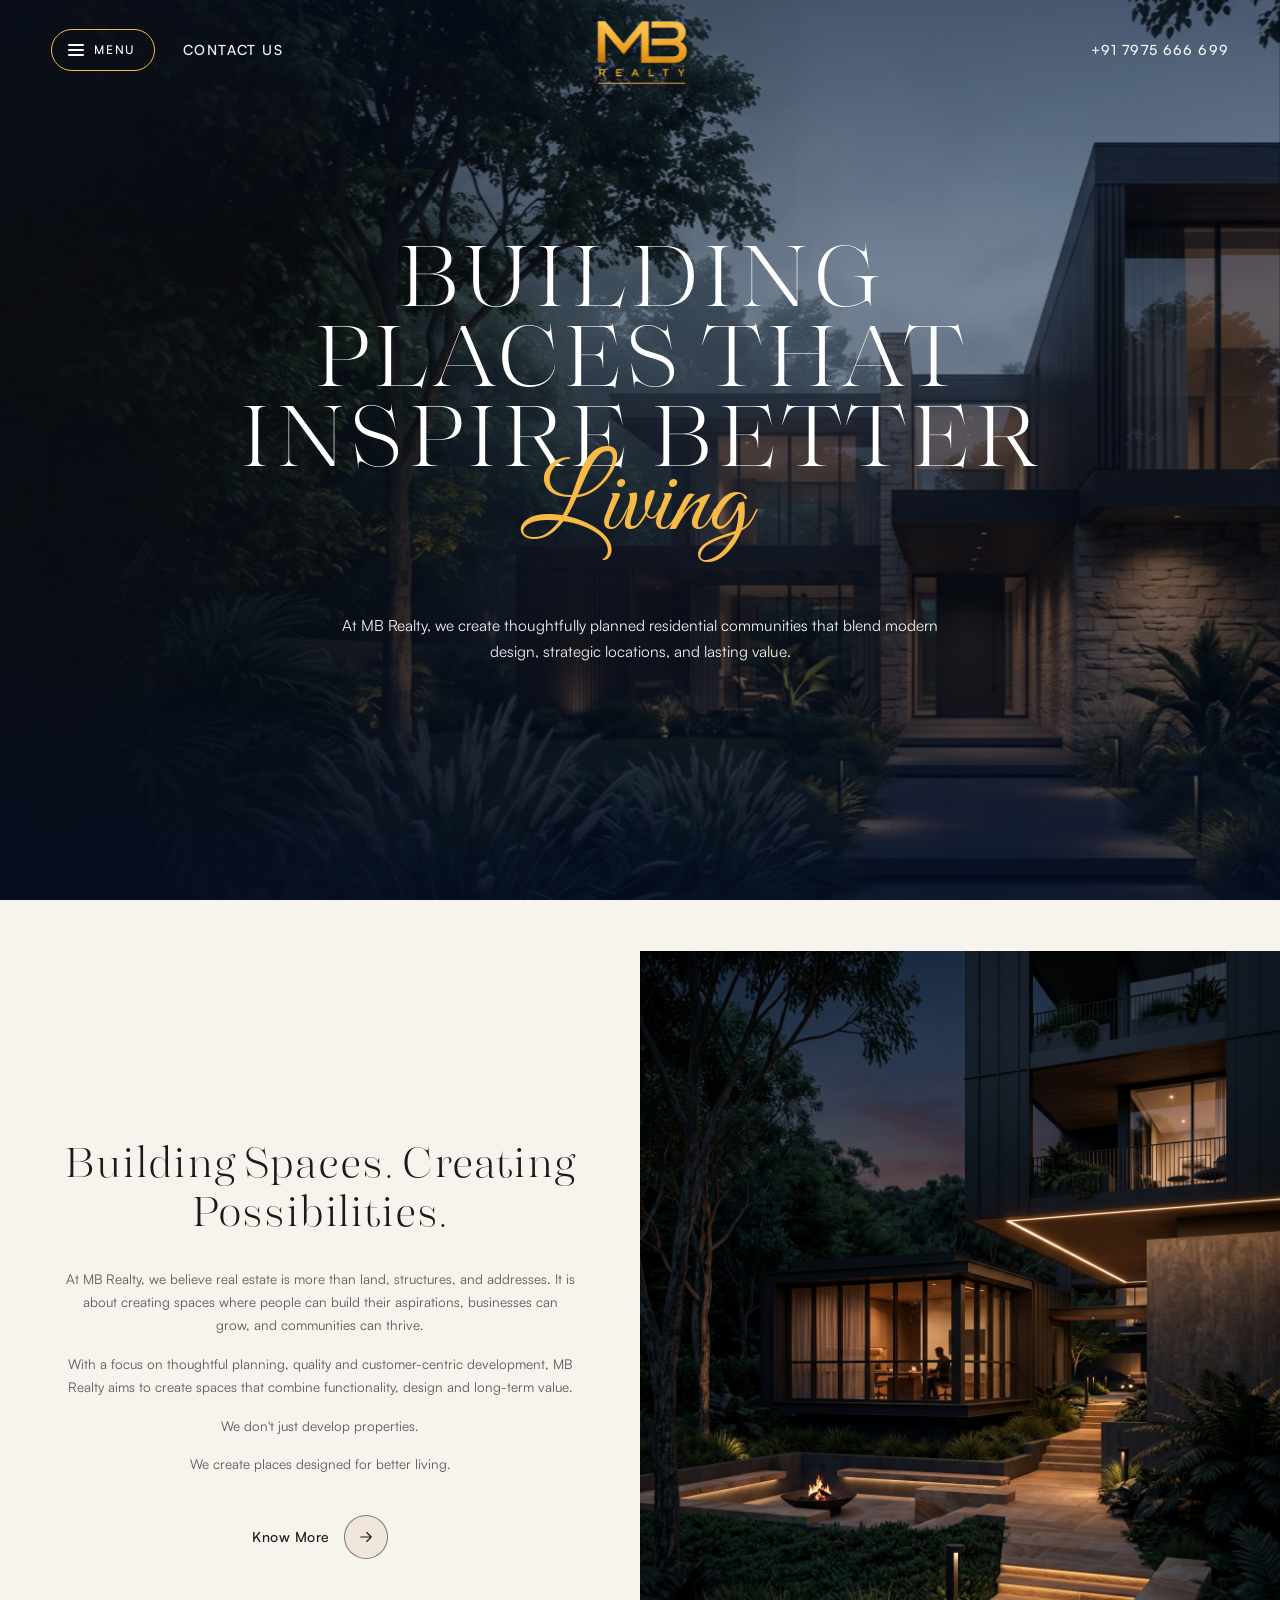
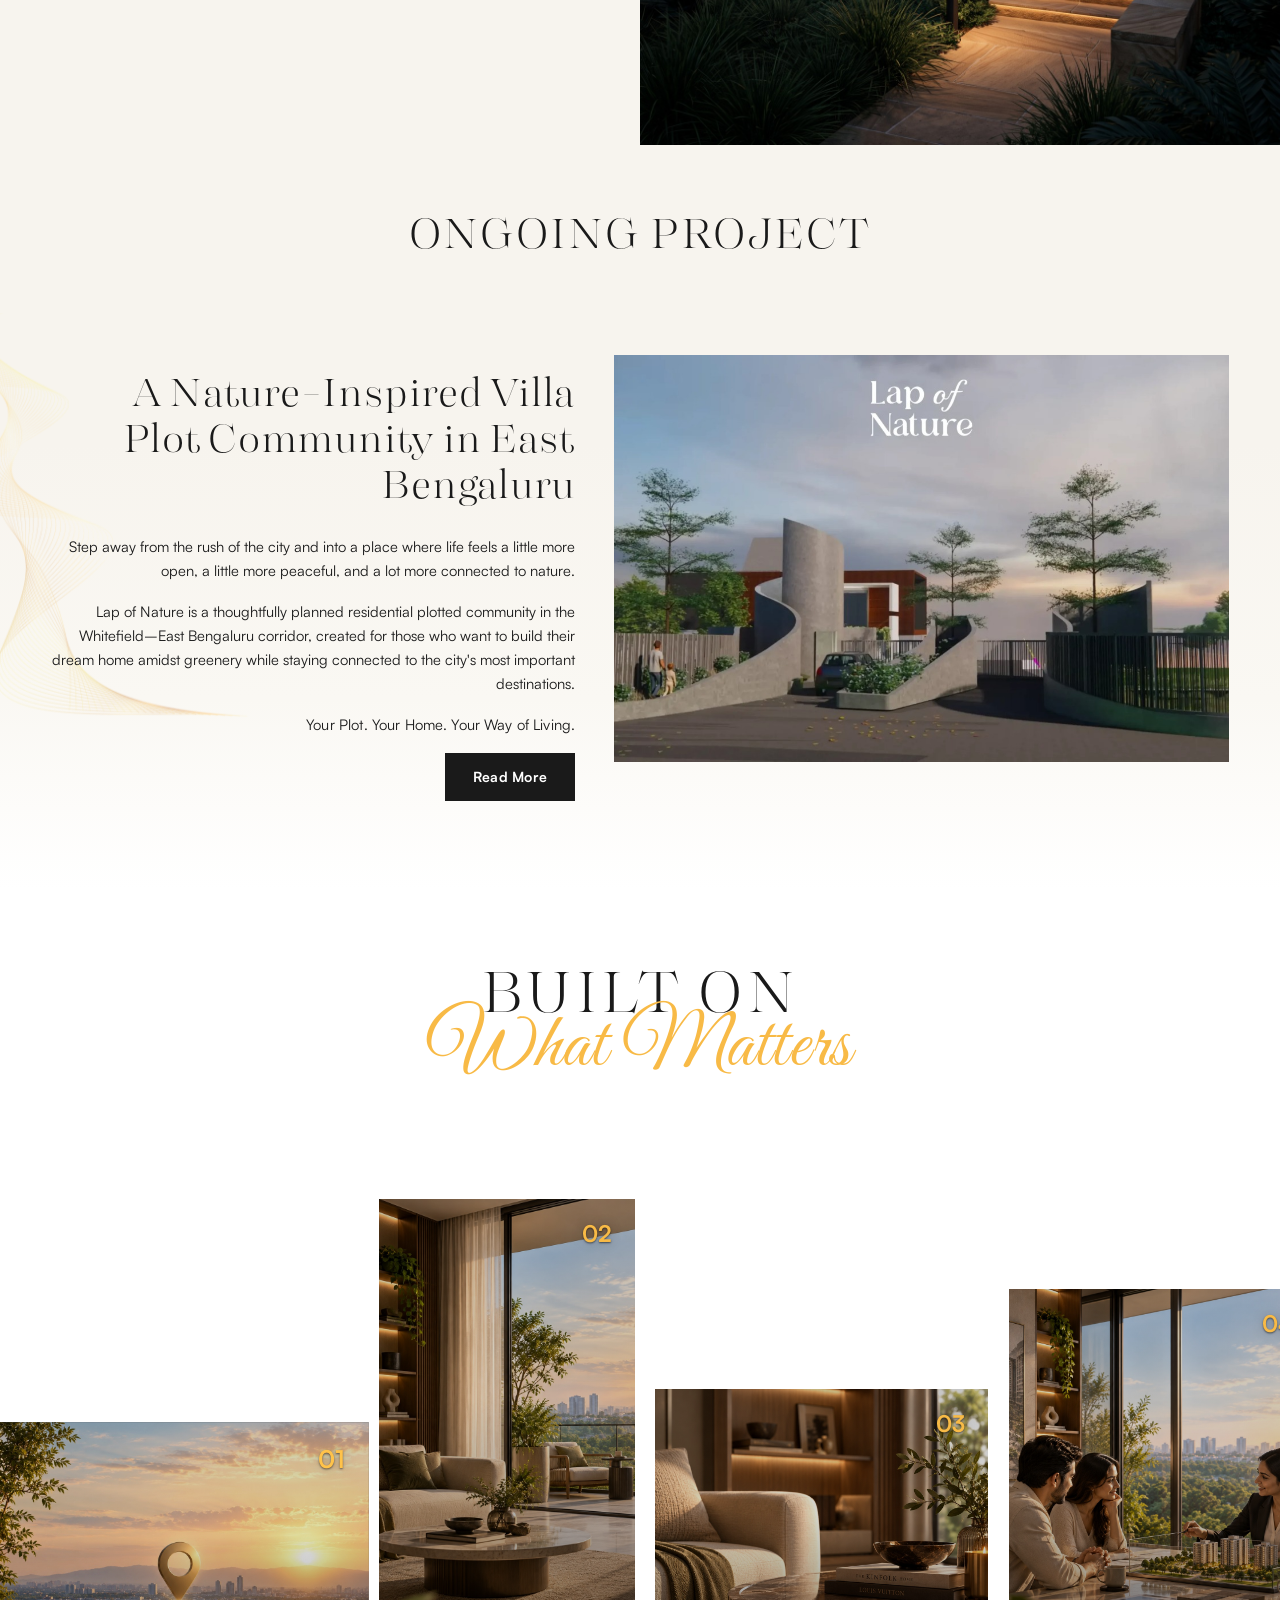
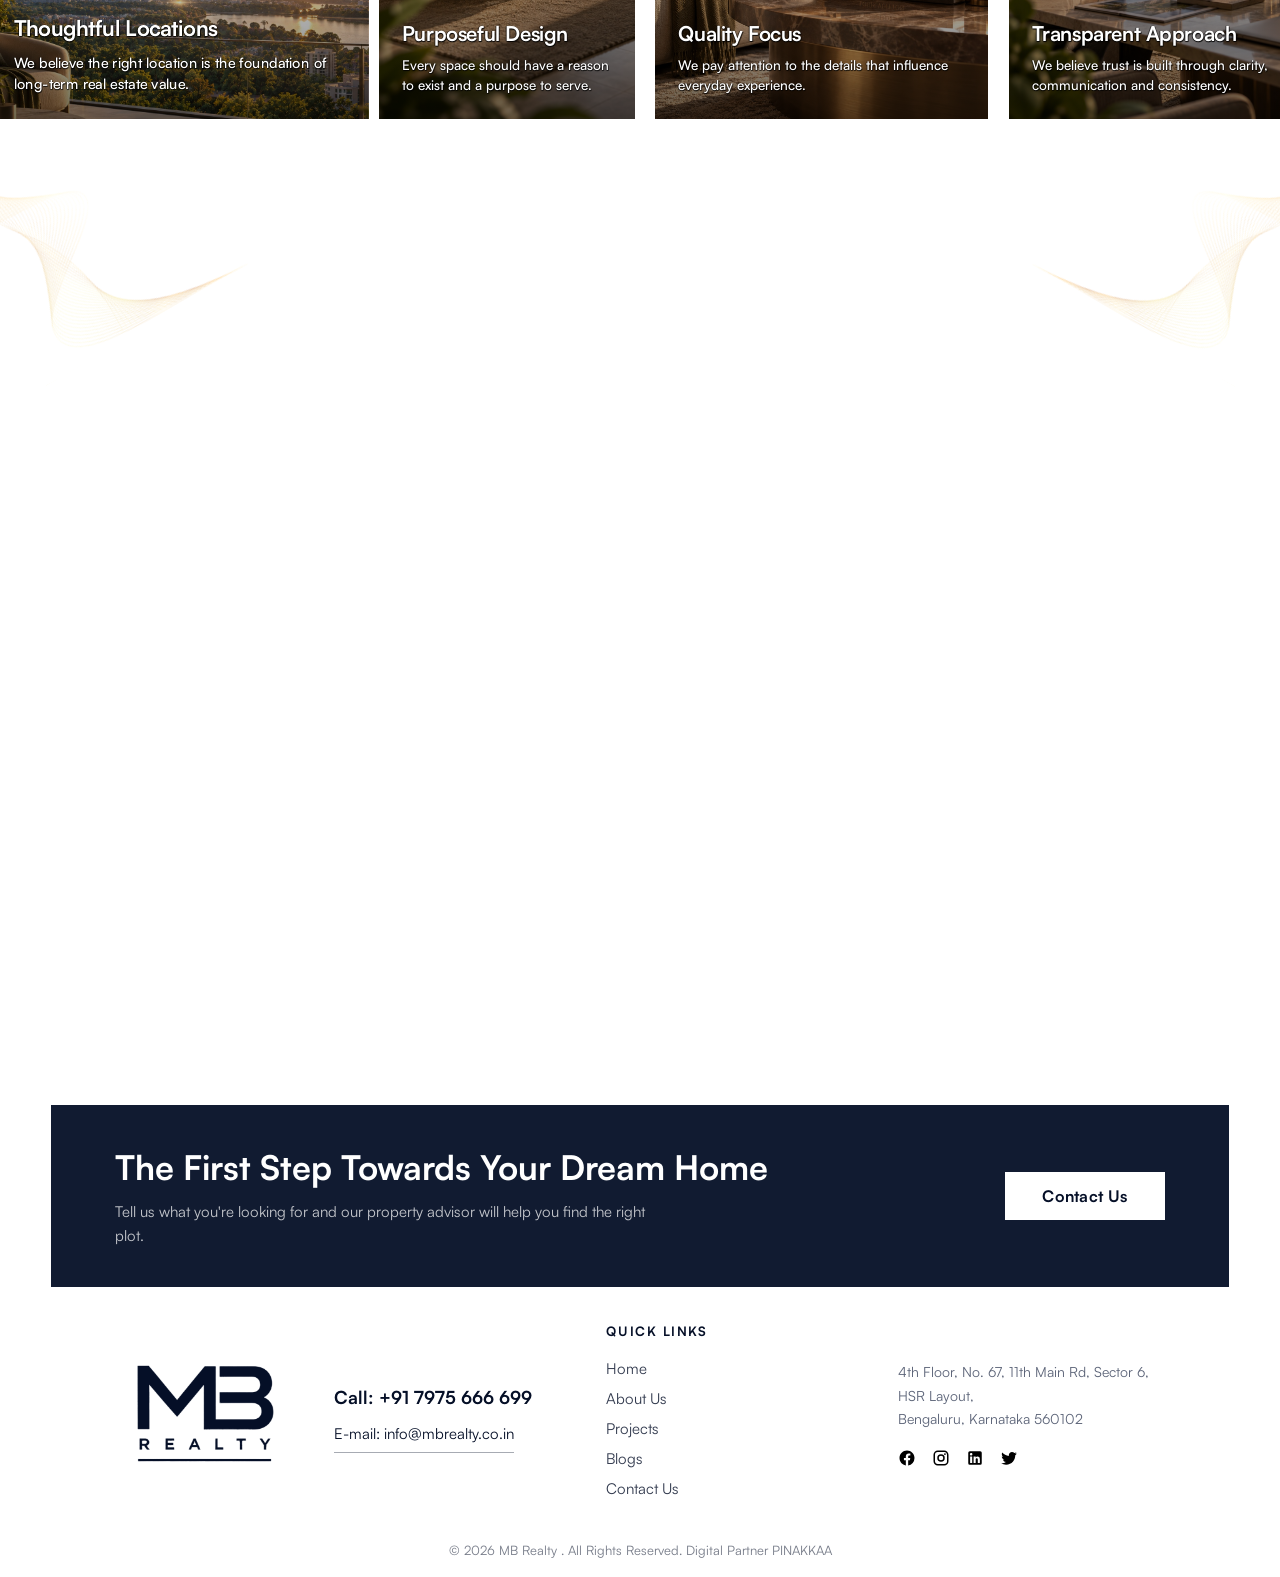
==== commit c1095b86: "s" ====
--- a/index.html
+++ b/index.html
@@ -48,7 +48,7 @@
             <div class="nav-meta">
               <div class="nav-meta-item">
                 <span class="nav-meta-label">Contact Us</span>
-                <a href="mailto:info@mbrealty.co.in">Email</a>
+                <a href="mailto:info@mbrealty.co.in">info@mbrealty.co.in</a>
               </div>
               <div class="nav-meta-item">
                 <span class="nav-meta-label">Call Us</span>
--- a/css/styles.css
+++ b/css/styles.css
@@ -341,7 +341,7 @@
   top: 0;
   left: 0;
   bottom: 0;
-  width: 50%;
+  width: 30%;
   max-width: none;
   height: 100%;
   min-height: 100svh;
@@ -527,6 +527,13 @@
   transition: color 0.25s ease, border-color 0.25s ease;
 }
 
+.nav-meta-item a[href^="mailto:"] {
+  text-transform: none;
+  letter-spacing: 0.02em;
+  white-space: normal;
+  overflow-wrap: anywhere;
+}
+
 .nav-meta-item a:hover {
   color: #f8ba46;
   border-bottom-color: #f8ba46;
@@ -4592,7 +4599,7 @@
   }
 
   .nav {
-    width: 50%;
+    width: 30%;
     min-width: 280px;
     overflow: hidden;
   }
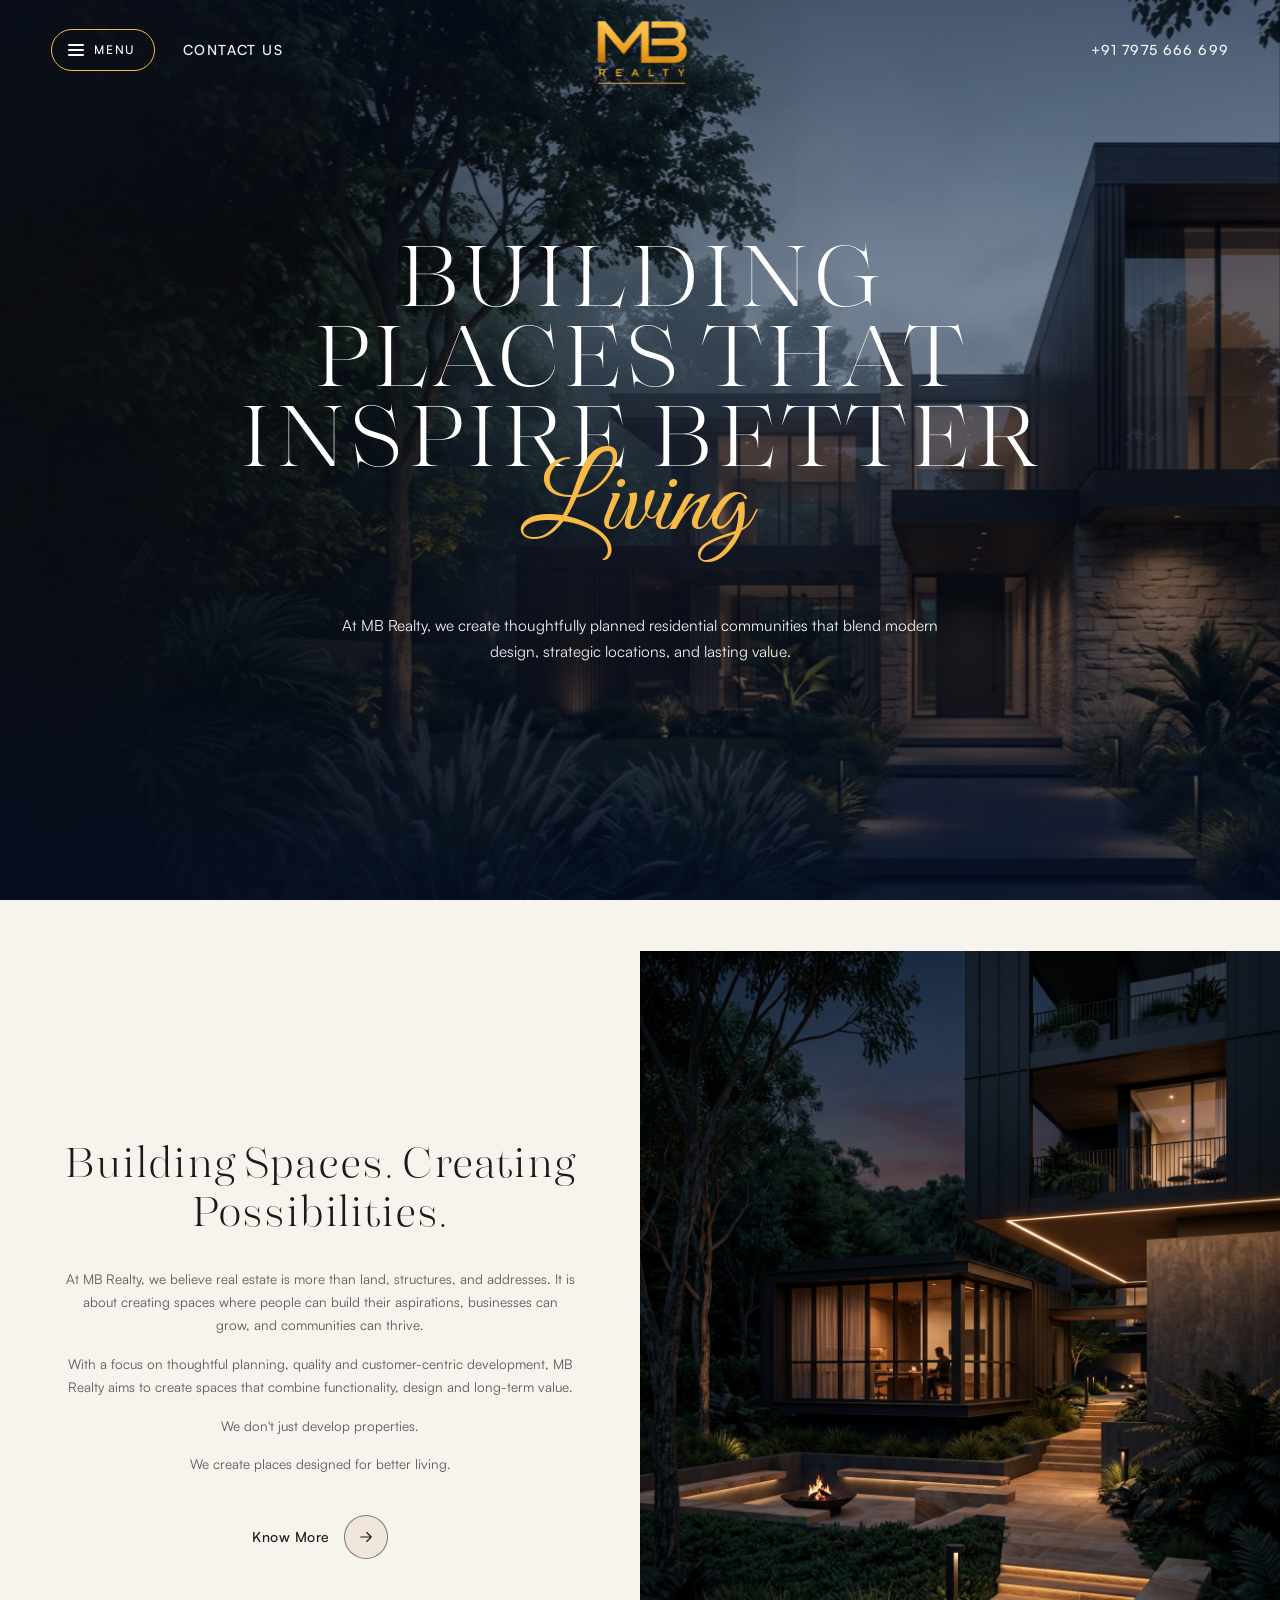
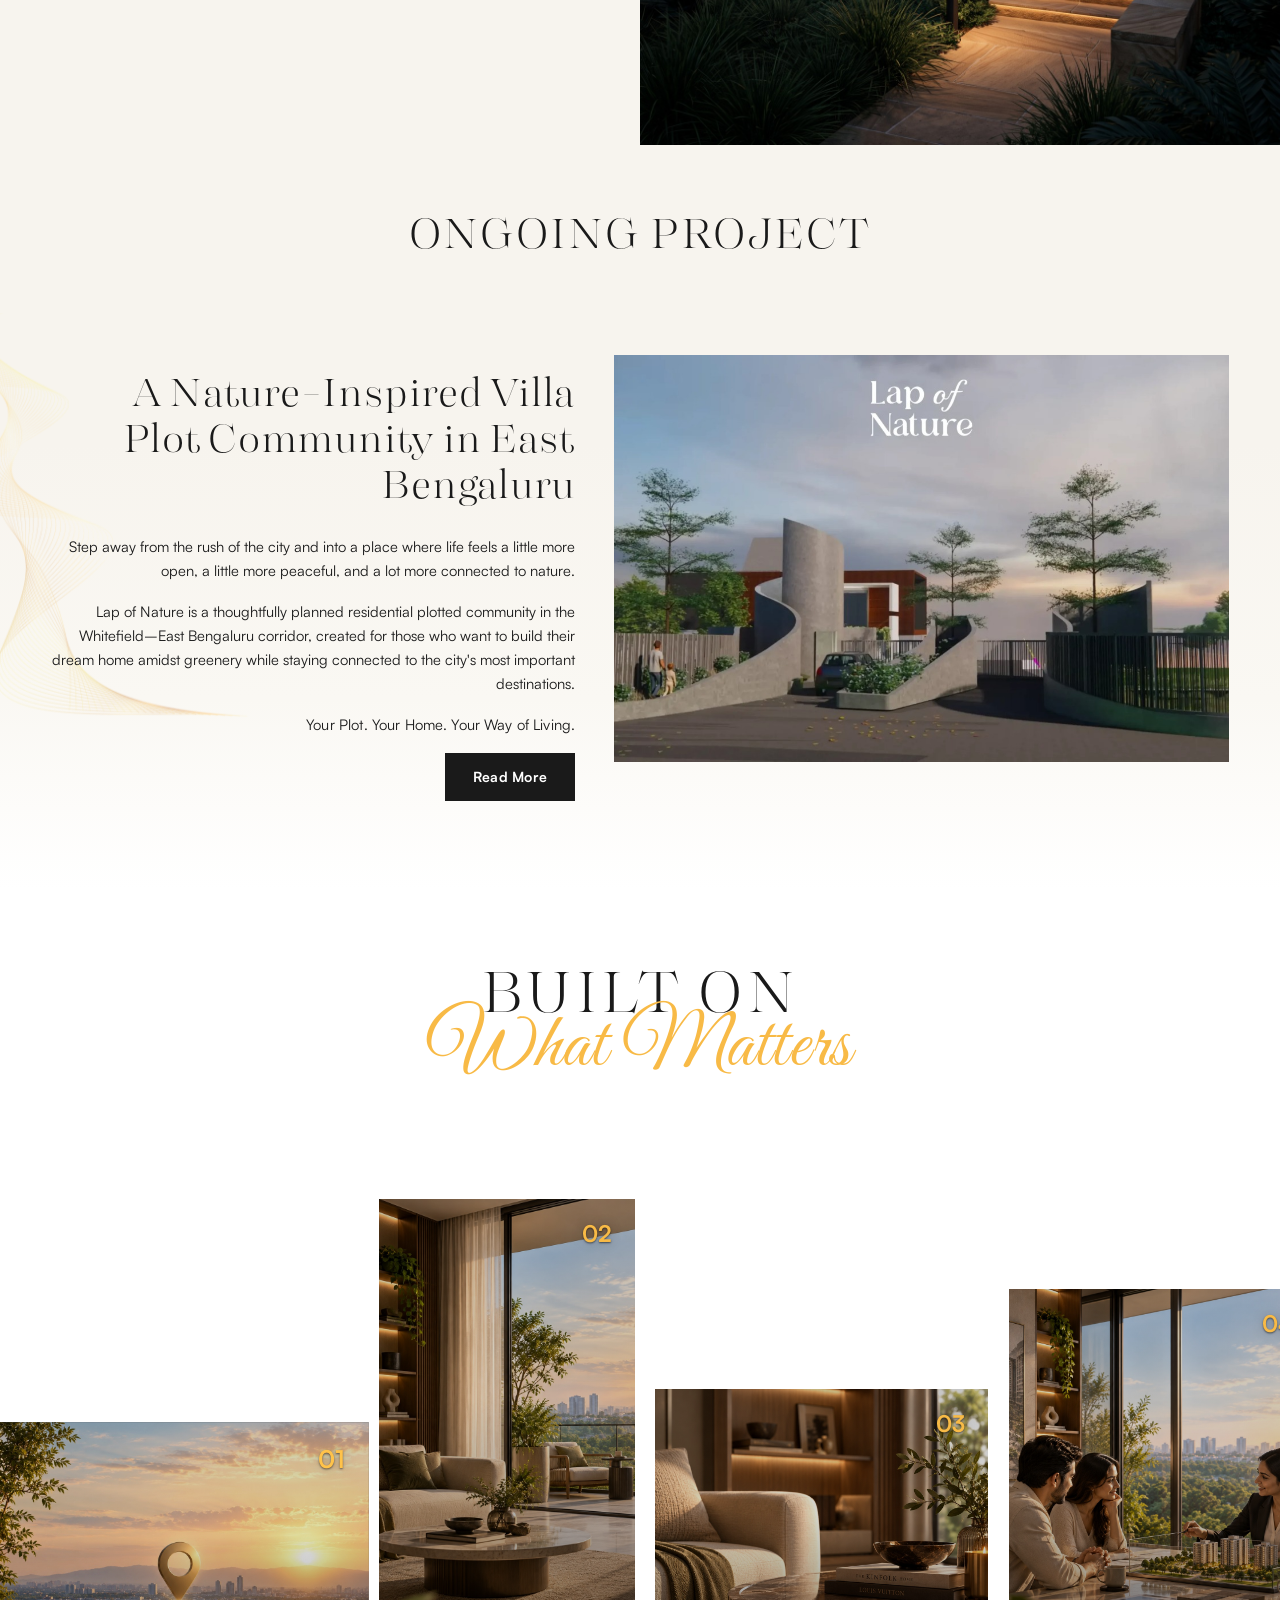
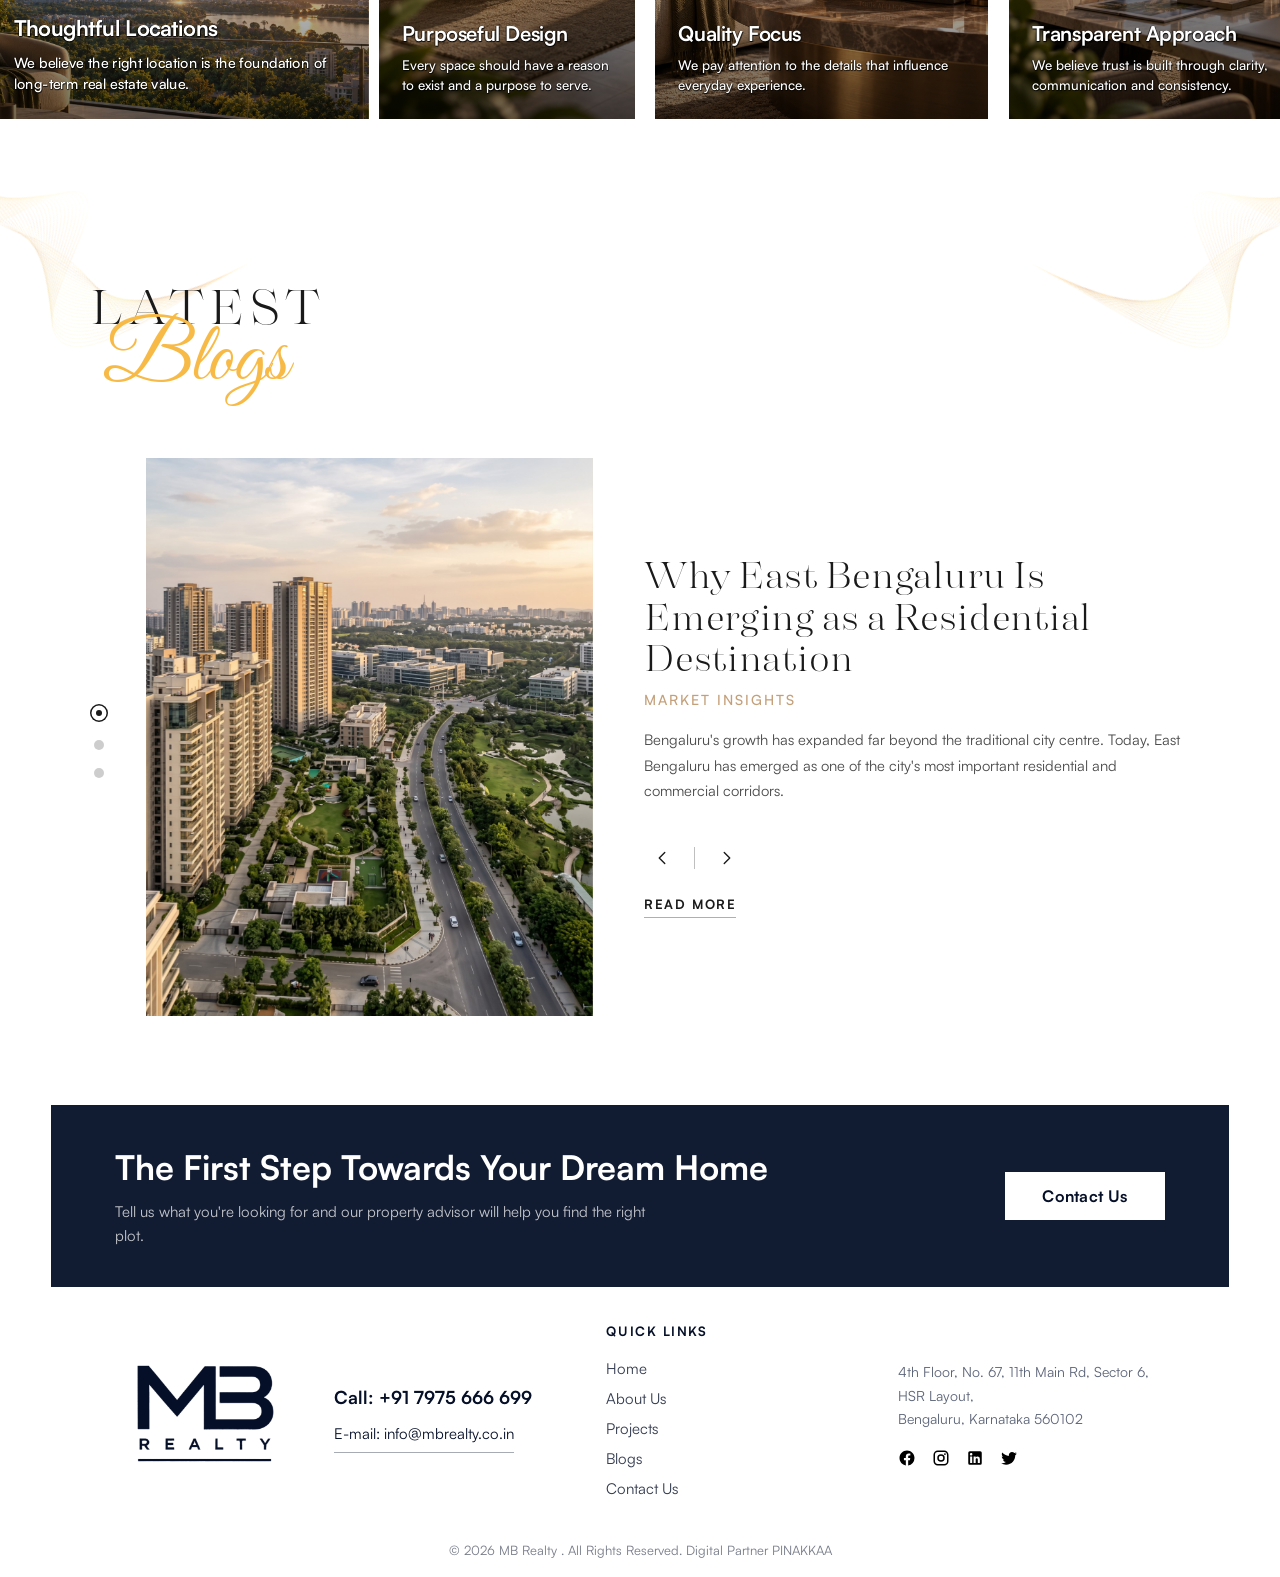
==== commit 9c8d72ab: "s" ====
--- a/index.html
+++ b/index.html
@@ -60,7 +60,7 @@
               </div>
               <div class="nav-meta-item">
                 <span class="nav-meta-label">Download</span>
-                <a href="microsite.html">Brochure</a>
+                <a href="#" class="js-brochure-open">Brochure</a>
               </div>
             </div>
             <div class="nav-socials">
--- a/css/styles.css
+++ b/css/styles.css
@@ -1366,21 +1366,44 @@
   }
 }
 
-/* Contact page — keep dark translucent bar on cream */
+/* Contact page — dark navbar text on cream background */
 .contact-page .header-contact,
 .contact-page .header-phone,
 .contact-page .menu-toggle-label {
-  color: rgba(255, 255, 255, 0.96);
+  color: #1a1a1a;
+}
+
+.contact-page .menu-toggle {
+  color: #1a1a1a;
+  border-color: #c4a35a;
 }
 
 .contact-page .menu-toggle-bars span {
-  background: #fff;
+  background: #1a1a1a;
 }
 
 .contact-page .header-contact:hover,
 .contact-page .header-contact.is-active,
 .contact-page .header-phone:hover {
-  color: #f8ba46;
+  color: #b8860b;
+}
+
+.contact-page .menu-toggle:hover {
+  background: rgba(196, 163, 90, 0.12);
+}
+
+/* Keep menu control light when the dark panel is open */
+.contact-page .site-header.nav-open .menu-toggle {
+  color: #fff;
+  border-color: #f8ba46;
+}
+
+.contact-page .site-header.nav-open .menu-toggle-label {
+  color: #fff;
+}
+
+.contact-page .site-header.nav-open .menu-toggle-bars span {
+  background: #fff;
 }
 
 /* Contact — full-width Get In Touch */
@@ -1597,6 +1620,170 @@
 .contact-touch-submit:hover {
   background: #050f27;
   transform: translateY(-1px);
+}
+
+/* Brochure signup modal */
+.brochure-modal {
+  position: fixed;
+  inset: 0;
+  z-index: 120;
+  display: flex;
+  align-items: center;
+  justify-content: center;
+  padding: clamp(20px, 4vw, 40px);
+  opacity: 0;
+  visibility: hidden;
+  pointer-events: none;
+  transition:
+    opacity 0.3s ease,
+    visibility 0.3s ease;
+}
+
+.brochure-modal.is-open {
+  opacity: 1;
+  visibility: visible;
+  pointer-events: auto;
+}
+
+.brochure-modal-backdrop {
+  position: absolute;
+  inset: 0;
+  background: rgba(10, 10, 10, 0.62);
+  backdrop-filter: blur(4px);
+  -webkit-backdrop-filter: blur(4px);
+}
+
+.brochure-modal-dialog {
+  position: relative;
+  z-index: 1;
+  width: min(100%, 460px);
+  max-height: min(90vh, 720px);
+  overflow-y: auto;
+  background: #f7f4ee;
+  color: #1a1a1a;
+  padding: clamp(28px, 4vw, 40px);
+  box-shadow: 0 24px 60px rgba(0, 0, 0, 0.35);
+  transform: translateY(16px);
+  transition: transform 0.35s cubic-bezier(0.22, 1, 0.36, 1);
+}
+
+.brochure-modal.is-open .brochure-modal-dialog {
+  transform: translateY(0);
+}
+
+.brochure-modal-close {
+  position: absolute;
+  top: 14px;
+  right: 14px;
+  width: 36px;
+  height: 36px;
+  border: 0;
+  background: transparent;
+  color: #1a1a1a;
+  font-size: 28px;
+  line-height: 1;
+  cursor: pointer;
+}
+
+.brochure-modal-close:hover {
+  color: #b8860b;
+}
+
+.brochure-modal-title {
+  margin: 0 0 8px;
+  font-family: "Morison", "Times New Roman", serif;
+  font-size: clamp(26px, 3vw, 34px);
+  font-weight: 300;
+  letter-spacing: 0.02em;
+  color: #1a1a1a;
+}
+
+.brochure-modal-copy {
+  margin: 0 0 clamp(24px, 3vw, 32px);
+  font-family: var(--font);
+  font-size: 14px;
+  line-height: 1.55;
+  color: #5c6478;
+}
+
+.brochure-modal-form {
+  display: flex;
+  flex-direction: column;
+  gap: 22px;
+}
+
+.brochure-modal-field {
+  display: flex;
+  flex-direction: column;
+  gap: 8px;
+}
+
+.brochure-modal-field label {
+  font-family: var(--font);
+  font-size: 13px;
+  font-weight: 500;
+  color: #1a1a1a;
+}
+
+.brochure-modal-field input {
+  width: 100%;
+  border: 0;
+  border-bottom: 1px solid #1a1a1a;
+  border-radius: 0;
+  background: transparent;
+  padding: 8px 0 10px;
+  font-family: var(--font);
+  font-size: 15px;
+  color: #1a1a1a;
+  outline: none;
+}
+
+.brochure-modal-field input:focus {
+  border-bottom-color: #f8ba46;
+}
+
+.brochure-modal-consent {
+  display: flex;
+  align-items: flex-start;
+  gap: 10px;
+  font-family: var(--font);
+  font-size: 12px;
+  line-height: 1.55;
+  color: #5c6478;
+  cursor: pointer;
+}
+
+.brochure-modal-consent input {
+  width: 16px;
+  height: 16px;
+  margin-top: 2px;
+  accent-color: #1a1a1a;
+  flex-shrink: 0;
+}
+
+.brochure-modal-submit {
+  width: 100%;
+  min-height: 52px;
+  margin-top: 4px;
+  border: 0;
+  background: #1a1a1a;
+  color: #fff;
+  font-family: var(--font);
+  font-size: 14px;
+  font-weight: 700;
+  letter-spacing: 0.12em;
+  text-transform: uppercase;
+  cursor: pointer;
+  transition: background 0.25s ease, transform 0.2s ease;
+}
+
+.brochure-modal-submit:hover {
+  background: #2a2a2a;
+  transform: translateY(-1px);
+}
+
+body.brochure-modal-open {
+  overflow: hidden;
 }
 
 @media (max-width: 900px) {
